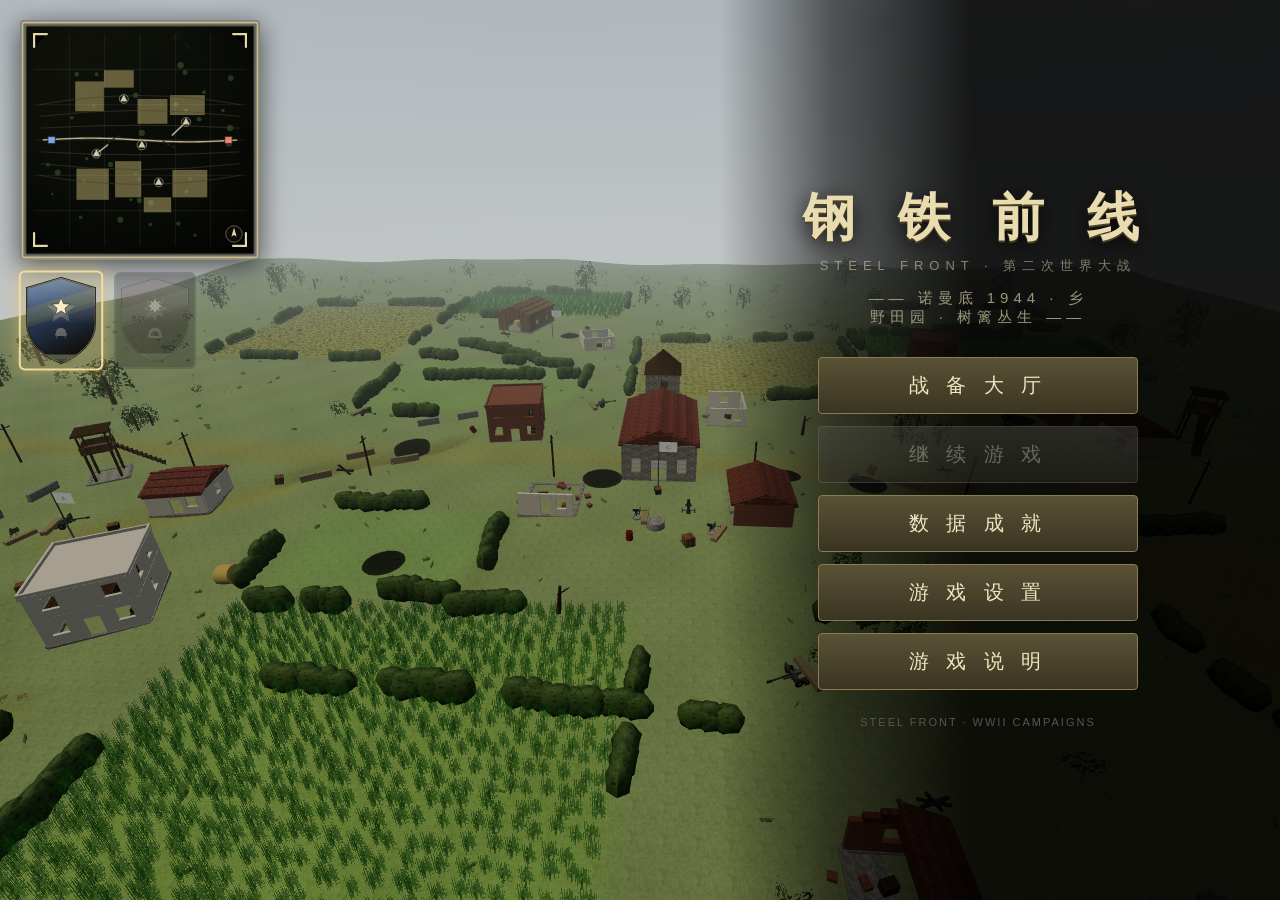
==== index.html @ c9829fd5 "fix: 移植前全面BUG审计批C八项用户裁定落地, 戳20261121c→d: ①驾机票账统一4票(定罪修正:真病灶=16-aircraft:1159机体账折让hadCrew?plane-1:pla" ====
<!DOCTYPE html>
<html lang="zh-CN">
<head>
<meta charset="UTF-8">
<meta name="viewport" content="width=device-width, initial-scale=1, maximum-scale=1, user-scalable=no, viewport-fit=cover">
<title>钢铁前线 · 战役合集</title>
<link rel="stylesheet" href="css/style.css?v=20261121d">
<script>
// 首屏引导 (必须在 <body> 内容之前执行):
// ① 语言: EN 存档时给 <html> 加 lang-en, 配合 CSS 把中文原文先藏起来等 applyI18n() 盖章, 消除"先中文后英文";
// ② 选战役后重载 (sf_openplay): 直接在 <body> 里写明停靠面板, 主菜单 #mHome 不参与首帧布局;
// ③ 样式表兜底 (2026-09-15 用户实机教训): file:// 直开时浏览器对"未变动的 URL"走启发式缓存 ——
//    Ctrl+F5 会刷新 HTML 却可能仍在用缓存里的旧 css/style.css, 表现就是"改了样式却看不出效果"
//    (菜单期 HUD 不隐藏即是)。这里在 DOMContentLoaded 后实测新样式是否生效 (#menuArt 的计算 display
//    在新版是 flex、旧版是 block), 没生效就换一个 URL 把样式表重新载入一次。
//    ④ 本文件所有 css/js 引用统一带 ?v=<版本>; 改样式或脚本后把下面的版本号与引用一起 +1。
window.__sfStyleVer='20261121d';
// ⑤ boot 异常屏上可见 (2026-09-30 Ctrl+F5 事故教训): three/cannon 曾走 CDN, 硬刷新时 CDN 拉不到 ⇒
//    脚本链首用 THREE 处即抛 ⇒ 页面只剩页尾 bootFail 兜底摘 inMenu (HUD 全裸+黑屏), 报错只在控制台。
//    这里把全局错误尽早记进 __sfErrs, 页尾 bootFail 分支负责把它们写到 #bootErr 浮层上 ——
//    以后再出 bootFail, 屏上直接可读错误行 (file:// 不挂 DevTools 也能抄给我)。
window.__sfErrs=window.__sfErrs||[];
// 第三参 true = 捕获阶段: <script>/资源加载失败 (404/读盘失败) 的 error 事件**不冒泡**, 只在捕获期到达 ——
// 而那正是本钩子最该接住的场景 (lib 库文件缺失/损坏)。资源错的 e.message 为空, 取 target 的 src/href。
window.addEventListener('error',function(e){
var m=(e&&e.message)?e.message:(e&&e.target&&(e.target.src||e.target.href))?'资源加载失败: '+String(e.target.src||e.target.href).split('/').pop():'脚本异常';
window.__sfErrs.push(m+(e&&e.filename?' @ '+String(e.filename).split('/').pop()+':'+e.lineno:''));
},true);
window.addEventListener('unhandledrejection',function(e){
window.__sfErrs.push('Promise: '+((e.reason&&(e.reason.stack||e.reason.message))||e.reason||'rejection'));
});
try{
if(localStorage.getItem('sf_lang')==='en') document.documentElement.classList.add('lang-en');
if(localStorage.getItem('sf_openplay')==='1') document.documentElement.classList.add('boot-play');
document.addEventListener('DOMContentLoaded',function(){
setTimeout(function(){
var probe=document.getElementById('menuArt');
var pd=probe?getComputedStyle(probe).display:'';
// ★ 2026-09-25 修: 只在"能判定"时报警 —— #menuArt 在 body.mobile 与 @media(max-width:620px)
//   下**按设计**是 display:none, 旧条件 (!='flex' ⇒ 报警) 在触屏/窄窗每次加载都误报并重复拉一次样式表。
//   真判据 = 新样式生效时是 flex、缓存里那份是 block; none 说明这条探针本轮无效, 直接跳过。
if(probe&&pd!=='flex'&&pd!=='none'){
var link=document.querySelector('link[href^="css/style.css"]');
if(link){
var fresh=link.cloneNode();
fresh.href='css/style.css?fresh='+Date.now();
link.parentNode.appendChild(fresh);
console.warn('[CSS] 样式表疑似缓存旧版, 已换 URL 重新载入: '+fresh.href);
}
}
},600);
},{once:true});
}catch(e){}
</script>
</head>
<body class="inMenu">
<div id="ui">
<div id="crosshair"><span class="chl t"></span><span class="chl b"></span><span class="chl l"></span><span class="chl r"></span><span class="chdot"></span></div>
<div id="nadeChargeTip"></div>
<div id="hitmark"><span></span><span></span><span></span><span></span><b class="hmF"></b></div>
<div id="nadeArc"><svg id="naSvg" xmlns="http://www.w3.org/2000/svg"><path id="naBlast" d=""></path><path id="naSpot" d=""></path><circle id="naDot" r="2.6"></circle><circle id="naAir" r="12"></circle></svg></div>
<div id="dmgOv"></div><div id="supOv"></div><div id="lowOv"></div><div id="vig"></div>
<div id="coldFx"></div>
<div id="scopeOv"></div>
<div id="uwOv"></div>
<div id="dirHits"></div>
<div id="ammoPanel"><span id="wname">M1 加兰德</span><span id="wmode">半自动</span><div class="ammoRow"><span id="magN">8</span> <span id="resN">/ 72</span></div><div id="nadeN">手雷 ×3</div></div>
<div id="healthPanel"><span id="hpNum">100</span><span id="hpBarWrap"><span id="hpBar" style="display:block"></span></span><div id="stamBarWrap"><div id="stamBar"></div></div></div>
<div id="minimapWrap"><canvas id="minimap" width="190" height="190"></canvas></div>
<div id="bigmapWrap" class="hidden"><div id="bigmapTitle" data-i18n>战 场 态 势 · 按 M 关闭</div><canvas id="bigmap" width="520" height="520"></canvas></div>
<div id="squadHUD"></div>
<div id="topBar">
<div id="tickets"><span class="tl">盟军 280</span> &nbsp;·&nbsp; <span class="tr">280 德军</span></div>
<div id="flagIcons"><span id="fiA">A</span><span id="fiB">B</span><span id="fiC">C</span><span id="fiD">D</span><span id="fiE">E</span></div>
<div id="timeTxt">15:00</div>
<div id="zHudEl" class="zombie-hud-pill hidden"></div>
<canvas id="compass" width="460" height="26"></canvas>
<div id="specTimeInd" data-i18n>⏸ 时停中 · K 继续</div>
</div>
<div id="killfeed"></div>
<div id="msgC"></div><div id="scorePop"></div>
<div id="killPops"></div><div id="mkBanner"></div><div id="streakBuff"></div>
<div id="capPanel"><span id="capLetter">B</span><div id="capBarWrap"><div id="capBarFill"></div></div><div id="capTxt"></div></div>
<div id="interact"></div>
<div id="coldTip"></div>
<div id="tbTip"></div>
<div id="vehBurnTip"></div>
<div id="oxyWrap"><div id="oxyBarWrap"><span id="oxyFill"></span></div><span id="oxyTxt" data-i18n>憋气</span></div>
<div id="braceInd"></div>
<div id="nadeWarn" data-i18n>⚠ 手雷 ⚠</div>
<div id="tvOv"><i class="tvC tvTL"></i><i class="tvC tvTR"></i><i class="tvC tvBL"></i><i class="tvC tvBR"></i><div id="tvTopL" class="tvOsd"><span id="tvRec"></span><span id="tvTag">TV制导 · TV GUIDANCE</span><span id="tvClock"></span></div><div id="tvTopR" class="tvOsd"><span class="tvSig">▂▄▆█</span> LINK</div><div id="tvReticle"><i class="tvRk t"></i><i class="tvRk b"></i><i class="tvRk l"></i><i class="tvRk r"></i><i class="tvRc"></i></div><div id="tvZoom" class="tvOsd">ZOOM ×2.8</div><div id="tvBotL" class="tvOsd"></div><div id="tvBotR" class="tvOsd"></div><div id="tvLifeWrap"><div id="tvLifeFill"></div></div></div>
<div id="leadPip"></div>
<div id="gunPip"></div>
<div id="airPip"></div>
<div id="lockPip"></div>
<div id="ccipPip"></div>
<div id="strafePip"></div>
<div id="tankPip"></div>
<div id="mgPip"></div>
<div id="planeLockHud"></div>
<div id="heatWrap"><div id="heatFill"></div></div>
<div id="mgHeatWrap"><div id="mgHeatFill"></div></div>
<div id="vehHpWrap"><span id="vehHpName">坦克</span><span id="vehHpBarWrap"><span id="vehHpBar"></span></span><span id="vehHpNum">100</span></div>
<div id="scoreboard"><h3 data-i18n>战 场 记 分 板</h3><div id="sbCols"><div><table><thead><tr><th class="t0h">盟军</th><th data-i18n>击杀</th><th data-i18n>阵亡</th><th data-i18n>得分</th></tr></thead><tbody id="sbL"></tbody></table></div><div><table><thead><tr><th class="t1h">德军</th><th data-i18n>击杀</th><th data-i18n>阵亡</th><th data-i18n>得分</th></tr></thead><tbody id="sbR"></tbody></table></div></div></div>
<div id="fps"></div>
<div id="clsTip"></div>
<div id="kcInd" class="hidden" data-i18n>☠ 击杀者视角</div>
<div id="loopErrBar"></div><!-- 2026-11-14 重开局批: 主循环帧级护栏首错上屏 (24-main 置显示), 防护栏吞异常把系统性病症静默化 -->
<div id="blackOv"></div>
<div id="stormOv" style="position:absolute;inset:0;background:#fff;opacity:0;pointer-events:none"></div>
</div>
<div id="touchUI">
<div id="tStick"><div id="tKnob"></div></div>
<div class="tbtn" id="tFire" data-i18n>开火</div>
<div class="tbtn" id="tFire2" data-i18n>开火</div>
<div class="tbtn" id="tAds" data-i18n>瞄准</div>
<div class="tbtn" id="tJump" data-i18n>跳</div>
<div class="tbtn" id="tCrouch" data-i18n>蹲</div>
<div class="tbtn" id="tProne" data-i18n>趴</div>
<div class="tbtn" id="tReload" data-i18n>换弹</div>
<div class="tbtn" id="tNade" data-i18n>雷</div>
<div class="tbtn" id="tHeal" data-i18n>绷带</div>
<div class="tbtn" id="tUse" data-i18n>互动</div>
<div class="tbtn" id="tSwap" data-i18n>切枪</div>
<div class="tbtn" id="tSprint" data-i18n>疾跑</div>
<div class="tbtn" id="tSkill" data-i18n style="display:none">技能</div>
<div class="tbtn" id="tBuild5" data-i18n style="display:none">工事</div>
<div class="tbtn" id="tMortar" data-i18n style="display:none">迫击炮</div>
<div class="tbtn" id="tMelee" data-i18n style="display:none">近战</div>
<div class="tbtn" id="tSmoke" data-i18n style="display:none">烟雾</div>
<div class="tbtn" id="tIncin" data-i18n style="display:none">燃烧</div>
<div class="tbtn" id="tATN" data-i18n style="display:none">AT雷</div>
<div class="tbtn" id="tSquad" data-i18n>小队</div>
<div class="tbtn" id="tFollow" data-i18n>跟随</div>
<div class="tbtn" id="tCmdMap" data-i18n>指挥</div>
<div class="tbtn" id="tSlow" data-i18n>减速</div>
<div class="tbtn" id="tView" data-i18n>视角</div>
<div class="tbtn" id="tScore" data-i18n>战况</div>
<div class="tbtn" id="tMenu">≡</div>
</div>
<div id="menu" class="screen menuScreen">
<div id="menuArt">
<div id="menuArtMap"></div>
<div id="menuArtFac"></div>
</div>
<div id="menuDock">
<div id="mHome">
<div class="gameLogo" data-i18n>钢 铁 前 线</div>
<div class="gameLogoSub" data-i18n>STEEL FRONT · 第二次世界大战</div>
<div class="subtitle" id="menuSub">—— 战役 ——</div>
<div class="menuNav">
<button class="bigBtn navBtn" id="newGameBtn" data-p="mCombatHub" data-i18n>战 备 大 厅</button>
<button class="bigBtn navBtn" id="continueBtn" data-i18n>继 续 游 戏</button>
<button class="bigBtn navBtn" data-p="mData" data-i18n>数 据 成 就</button>
<button class="bigBtn navBtn" data-p="mSet" data-i18n>游 戏 设 置</button>
<button class="bigBtn navBtn" data-p="mHelp" data-i18n>游 戏 说 明</button>
</div>
<div id="menuVer">STEEL FRONT · WWII CAMPAIGNS</div>
</div>
<div id="mCombatHub" class="mSub menu-subpanel hidden">
  <div class="mode-tabs">
    <button class="tab-btn active" data-mode="campaign" data-i18n>历史战役</button>
    <button class="tab-btn" data-mode="zombie" data-i18n>丧尸生存</button>
  </div>

  <div class="hub-body">
    <div class="hub-left">
      <div class="theater-filter" id="hubTheaters">
        <button class="filter-chip active" data-theater="all" data-i18n>全部</button>
        <button class="filter-chip" data-theater="weur" data-i18n>西欧</button>
        <button class="filter-chip" data-theater="eeur" data-i18n>东欧</button>
        <button class="filter-chip" data-theater="pac" data-i18n>太平洋</button>
        <button class="filter-chip" data-theater="asia" data-i18n>远东</button>
      </div>
      <div class="map-grid" id="hubMapGrid"></div>
      <div id="hubProcgenPage" class="hub-subpage hidden">
        <button type="button" id="hubPgBack" data-i18n>‹ 返回地图列表</button>
        <div class="secLabel" data-i18n>战场推演模式</div>
        <div class="segmented-control" id="hubProcgenModeSeg" style="margin-bottom:8px">
          <button data-pmode="known" class="active" data-i18n>已探明种子 (公开演练)</button>
          <button data-pmode="unknown" data-i18n>未知遭遇 (战争迷雾)</button>
        </div>
        <div class="secLabel" data-i18n>战场规模</div>
        <div class="segmented-control" id="hubPgSizeSeg" style="margin-bottom:8px">
          <button data-psize="300" data-i18n>小 · 300m</button>
          <button data-psize="380" class="active" data-i18n>中 · 380m</button>
          <button data-psize="480" data-i18n>大 · 480m</button>
        </div>
        <div class="secLabel" data-i18n>地图种子 · 同种子同图</div>
        <div class="rowFlex" style="gap:6px;align-items:center">
          <input id="hubSeedInp" type="text" inputmode="numeric" placeholder="种子 (留空=每局随机)" style="flex:1;padding:6px 10px;background:#161a14;color:#dfe6d8;border:1px solid #4a5a3a;border-radius:4px;font:13px sans-serif">
          <button class="optBtn" id="hubSeedRnd" style="white-space:nowrap" data-i18n>随机新种子</button>
        </div>
        <div id="hubFavWrap" style="margin-top:8px">
          <div style="font-size:12px;color:#a8a48c;margin-bottom:4px" data-i18n>我的种子收藏：</div>
          <div id="hubFavList" style="display:flex;gap:6px;flex-wrap:wrap;max-height:80px;overflow-y:auto"></div>
        </div>
      </div>
    </div>

    <div class="hub-right">
      <div class="briefing-card" id="hubBriefing">
        <h3 id="briefTitle">战役名称</h3>
        <p id="briefDesc">战役简报与胜利目标...</p>
      </div>
      
      <div class="rules-form">
        <div class="form-row" id="hubZombieSubRow" style="display:none">
          <label data-i18n>生存目标</label>
          <div class="segmented-control" id="hubZombieSubSeg">
            <button data-zsub="solo" class="active" data-i18n>单队生存 (撑过10分钟)</button>
            <button data-zsub="teams" data-i18n>双队对抗 (活到最后)</button>
          </div>
        </div>

        <div class="form-row">
          <label data-i18n>作战阵营</label>
          <div class="segmented-control" id="hubFactionSeg"></div>
        </div>

        <div class="form-row">
          <label data-i18n>战场规模</label>
          <div class="segmented-control" id="hubSizeSeg">
            <button data-size="11">11v11</button>
            <button data-size="16" class="active">16v16</button>
            <button data-size="22">22v22</button>
            <button data-size="30">30v30</button>
          </div>
        </div>

        <div class="form-row">
          <label data-i18n>兵力票池</label>
          <div class="segmented-control" id="hubHmulSeg">
            <button data-h="0.5">×0.5</button>
            <button data-h="1">×1</button>
            <button data-h="2" class="active">×2</button>
          </div>
        </div>

        <div class="form-row">
          <label data-i18n>战斗难度</label>
          <div class="segmented-control" id="hubDiffSeg">
            <button data-diff="0" data-i18n>新兵</button>
            <button data-diff="1" class="active" data-i18n>老兵</button>
            <button data-diff="2" data-i18n>精英</button>
          </div>
        </div>

        <div class="form-row">
          <label data-i18n>战场昼夜</label>
          <div class="segmented-control" id="hubDayNightSeg">
            <button data-dn="day" class="active" data-i18n>白天</button>
            <button data-dn="night" data-i18n>黑夜</button>
          </div>
        </div>

        <div class="form-row">
          <label data-i18n>战场天候</label>
          <div class="segmented-control" id="hubWeatherSeg">
            <button data-wx="map" class="active" data-i18n>史实推荐</button>
            <button data-wx="clear" data-i18n>晴朗</button>
            <button data-wx="overcast" data-i18n>阴天</button>
            <button data-wx="rain" data-i18n>小雨</button>
            <button data-wx="storm" data-i18n>暴雨</button>
          </div>
        </div>
      </div>

      <button id="hubLaunchBtn" class="launch-btn" data-i18n>开 始 战 斗</button>
      <button class="bigBtn backBtn" id="hubBackBtn" style="margin-top:10px;width:100%" data-i18n>返 回</button>
    </div>
  </div>
  <div style="display:none">
    <div id="mPlay"></div>
    <div id="mMini"></div>
    <button id="startBtn"></button>
  </div>
</div>
<div id="mSet" class="mSub hidden">
<h2 class="mSubTitle" data-i18n>游 戏 设 置</h2>
<div class="secLabel" data-i18n>操作方式</div>
<div class="rowFlex">
<button class="optBtn ctrlBtn" data-c="auto" data-i18n>自动</button>
<button class="optBtn ctrlBtn" data-c="1" data-i18n>触屏</button>
<button class="optBtn ctrlBtn" data-c="0" data-i18n>键鼠</button>
</div>
<div class="setDesc" data-i18n-html>自动 = 按设备自动检测; 手柄连接后只在战斗中接管, 菜单与部署界面仍用键鼠/触屏。切换后重载生效。</div>
<div class="secLabel" data-i18n>语言 / Language</div>
<div class="rowFlex">
<button class="optBtn langBtn" id="langZh">中文</button>
<button class="optBtn langBtn" id="langEn">English</button>
</div>
<div class="secLabel" data-i18n>性能与画面</div>
<div class="rowFlex">
<button class="optBtn" id="perfSetBtn" data-i18n>⚙ 性能与画面...</button>
</div>
<div class="secLabel" data-i18n>游戏内容</div>
<div class="rowFlex">
<button class="optBtn" id="gameplaySetBtn" data-i18n>🎮 游戏内容设置...</button>
</div>
<div class="sliderRow"><span data-i18n>鼠标灵敏度</span> <input type="range" id="sensRange" min="20" max="200" value="100"><span class="val" id="sensVal">1.0</span></div>
<div class="sliderRow"><span data-i18n>音量</span> <input type="range" id="volRange" min="0" max="100" value="80"><span class="val" id="volVal">80</span></div>
<div class="sliderRow"><span data-i18n>触控按键大小</span> <input type="range" id="tsizeRange" min="70" max="150" value="100"><span class="val" id="tsizeVal">100%</span></div>
<div class="secLabel" data-i18n>数据</div>
<div class="rowFlex">
<button class="optBtn" id="clearDataBtn"></button>
</div>
<div class="setDesc" data-i18n-html>清除全部战役战绩记录、本图历史最高分、成就与终身累计统计；语言/画质/灵敏度等设置保留。此操作不可撤销。</div>
<div class="center" style="margin-top:18px"><button class="bigBtn backBtn" data-i18n>返 回</button></div>
</div>
<div id="mGameplaySet" class="mSub hidden">
<h2 class="mSubTitle" data-i18n>游 戏 内 容 设 置</h2>
<div class="setCard">
<div class="setHead"><div class="setTitle" data-i18n>瞄准吸附</div><div class="setCtrls">
<button class="optBtn" id="aimAssistBtn">🎯 瞄准吸附: 轻度</button>
</div></div>
<div class="setDesc" data-i18n-html>普通瞄准/开镜/载具火力的弹道, 在<b>差一点点打中</b>时会被轻轻掰向目标; 明显打偏时不起作用, 隔墙/穿过队友一律不吸。点击循环 关→轻度→标准, 改档即时生效。</div>
</div>
<div class="setCard">
<div class="setHead"><div class="setTitle" data-i18n>实验模式</div><div class="setCtrls">
<button class="optBtn" id="expBtn">⚙ 实验模式: 关</button>
</div></div>
<div class="setDesc" data-i18n-html>反坦克兵替换为巡飞弹兵，副武器配燃烧弹；可在兵种卡开启调试模式。</div>
</div>
<div class="setCard">
<div class="setHead"><div class="setTitle" data-i18n>地图全图信息</div><div class="setCtrls">
<button class="optBtn" id="mapAllIntelBtn">🗺 地图全图信息: 关</button>
</div></div>
<div class="setDesc" data-i18n-html>开启后无论天气与时间均显示全图士兵与丧尸动态点位；关闭后在低能见度天气/夜间仅在角色视野圆内透视点位。</div>
</div>
<div class="setCard">
<div class="setHead"><div class="setTitle" data-i18n>手雷预瞄地图标记</div><div class="setCtrls">
<button class="optBtn" id="nadeMapMarkBtn">🎯 手雷预瞄地图标记: 开</button>
</div></div>
<div class="setDesc" data-i18n-html>持雷瞄准期间，小地图与大地图显示预计落点圈（半径=爆炸范围），并为圈内目标点位加黄色描边。</div>
</div>
<div class="setCard">
<div class="setHead"><div class="setTitle" data-i18n>手雷对友方造成伤害</div><div class="setCtrls">
<button class="optBtn" id="exploFfBtn">💥 手雷对友方造成伤害: 开</button>
</div></div>
<div class="setDesc" data-i18n-html>开启（默认）＝手雷爆炸伤双方、友方手雷近距离告警；关闭后手雷、坦克炮弹、火箭弹、航弹、迫击炮弹、AT 炸药、巡飞弹等有归属的爆炸一律不伤友军步兵与载具（玩家与 Bot 同规），友方手雷告警一并停用。无主爆炸（地雷、油桶）不受此开关影响。</div>
</div>
<div class="setCard">
<div class="setHead"><div class="setTitle" data-i18n>成就弹窗位置</div><div class="setCtrls">
<button class="optBtn" id="achPosBtn">🎖 成就弹窗位置: 右上</button>
</div></div>
<div class="setDesc" data-i18n-html>达成成就的提示框弹出位置：右上 = killfeed 下方竖卡（从右滑入）；正下 = 屏幕底部居中横匾（从下升起）。改档即时生效。</div>
</div>
<div class="setCard">
<div class="setHead"><div class="setTitle" data-i18n>游戏中显示详细操作</div><div class="setCtrls">
<button class="optBtn" id="showCtlHintsBtn">💡 游戏中显示详细操作: 开</button>
</div></div>
<div class="setDesc" data-i18n-html>关闭后不再显示多键操作明细（如“左键 开火 · C 换炮位”）、顶部模式说明与部署页键位提示；保留“F 进入坦克”这类单键交互入口提示与血量/战报等状态信息。改档即时生效。</div>
</div>
<div class="setCard">
<div class="setHead"><div class="setTitle" data-i18n>自动脱离载具</div><div class="setCtrls">
<button class="optBtn" id="autoExitVehBtn">🪂 自动脱离载具: 关</button>
</div></div>
<div class="setDesc" data-i18n-html>开启后己方载具被击毁的瞬间自动下车脱离（飞机=跳伞），代替与载具一同阵亡；舰艇弃船机制不受影响。默认关。</div>
</div>
<div class="setCard">
<div class="setHead"><div class="setTitle" data-i18n>指挥官减速</div><div class="setCtrls">
<button class="optBtn" id="cmdFocusBtn">📻 减速消耗读条: 开</button>
<button class="optBtn" id="cmdSelfBtn">⚡ 减速对我无效: 关</button>
</div></div>
<div class="setDesc" data-i18n-html>指挥官兵种技能：按住 V 时间减速。关闭读条消耗=无限减速（观战级玩具档）；开启“对我无效”=减速中自己行动如常（超人档）。</div>
</div>
<div class="setCard">
<div class="setHead"><div class="setTitle" data-i18n>动态换弹速度</div><div class="setCtrls">
<button class="optBtn" id="dynReloadBtn">⏱ 动态换弹速度: 关</button>
</div></div>
<div class="setDesc" data-i18n-html>开启后实际换弹耗时=预设耗时×(已消耗弹量÷弹匣容量)：越接近满弹匣换得越快，打空=原时长；玩家与 Bot 同规。默认关。</div>
</div>
<div class="setCard">
<div class="setHead"><div class="setTitle" data-i18n>死亡时视角</div><div class="setCtrls">
<button class="optBtn" id="deathCamBtn">☠ 死亡时视角: 自己</button>
</div></div>
<div class="setDesc" data-i18n-html>击杀者 = 被击杀后先保持原死亡镜头约半秒，随后切入击杀者的第三人称观战镜头（带滤镜与角标，纯观察不附身；自杀与环境死亡不切换），之后照常进入重部署页面。默认自己。</div>
</div>
<div class="setCard">
<div class="setHead"><div class="setTitle" data-i18n>死亡时手雷落下</div><div class="setCtrls">
<button class="optBtn" id="nadeDropBtn">💣 死亡时手雷落下: 开</button>
</div></div>
<div class="setDesc" data-i18n-html>开启（默认）＝士兵死亡（玩家与 Bot 同规）时手里捏着的手雷掉落在地，引信照常走完；关闭后死亡时手里的手雷直接消失，不再掉落。</div>
</div>
<div class="setCard">
<div class="setHead"><div class="setTitle" data-i18n>死亡动画</div><div class="setCtrls">
<button class="optBtn" id="deathFxBtn">💀 死亡动画: 布娃娃</button>
</div></div>
<div class="setDesc" data-i18n-html>死亡尸体的呈现方式：布娃娃（默认）＝物理布娃娃，尸体由刚体翻滚落地；就地倒下＝无物理的倒地动画，尸体就是士兵本体模型（头盔/手/靴/背包与活体完全一致），落地后停留至重生前收走。改档即时生效，下一具尸体开始采用新档。</div>
</div>
<div class="setCard">
<div class="setHead"><div class="setTitle" data-i18n>点位周边补给箱数量</div><div class="setCtrls">
<button class="optBtn" id="supplyCrateBtn">📦 点位周边补给箱数量: 1</button>
</div></div>
<div class="setDesc" data-i18n-html>每个据点（旗点）周边摆放的弹药补给箱数量：1（默认）或 2。选 2 时每据点周边会有两只错开的补给箱（首只箱位不变，第二只按贴掩体优选另行落位）。换图或重开一局后生效。</div>
</div>
<div class="setCard">
<div class="setHead"><div class="setTitle" data-i18n>严寒倒计时</div><div class="setCtrls">
<button class="optBtn" id="coldCdBtn">🌡 严寒倒计时: 开</button>
</div></div>
<div class="setDesc" data-i18n-html>严寒地图失温掉血时显示的“冻僵倒计时”（按当前血量与掉血速度估算距冻死的秒数，随天气分级变化）。隐藏后仅保留失温提示文字与受冻结霜特效。改档即时生效。</div>
</div>
<div class="center" style="margin-top:20px"><button class="bigBtn" id="gameplaySetBackBtn" data-i18n>返 回</button></div>
</div>
<div id="mPerfGfx" class="mSub hidden">
<h2 class="mSubTitle" data-i18n>性 能 与 画 面</h2>
<div class="setCard">
<div class="setHead"><div class="setTitle" data-i18n>画质</div><div class="setCtrls">
<button class="optBtn qualBtn" data-q="0" data-i18n>低画质</button>
<button class="optBtn qualBtn sel" data-q="1" data-i18n>中画质</button>
<button class="optBtn qualBtn" data-q="2" data-i18n>高画质·滤镜·软阴影</button>
</div></div>
<div class="setDesc" data-i18n-html>画质档影响: 渲染分辨率上限、阴影视锥与精度、滤镜、雾距、水下视距、爆炸火星与烟; 树木/草丛密度随档, 重建地图后生效。</div>
</div>
<div class="setCard">
<div class="setHead"><div class="setTitle" data-i18n>渲染缩放</div><div class="setCtrls">
<button class="optBtn" id="rscaleBtn">🔬 渲染缩放: 100%</button>
</div></div>
<div class="setDesc" data-i18n-html>整体渲染分辨率在画质档上限之上再乘的百分比: 低配设备降此档收益最大, 画面变糊但帧数显著提升。</div>
</div>
<div class="setCard">
<div class="setHead"><div class="setTitle" data-i18n>阴影刷新</div><div class="setCtrls">
<button class="optBtn" id="shfrqBtn">🌘 阴影刷新: 跟随画质</button>
</div></div>
<div class="setDesc" data-i18n-html>阴影每帧重绘的频率: 跟随画质=高画质逐帧/低中档半频(30Hz); 1/4 频再省一半; 关闭=完全无影子, 收益最大。</div>
</div>
<div class="setCard">
<div class="setHead"><div class="setTitle" data-i18n>视距</div><div class="setCtrls">
<button class="optBtn" id="vdistBtn">🌄 视距: 标准</button>
</div></div>
<div class="setDesc" data-i18n-html>雾距乘子: 调低后远处提前入雾, 同屏可见物体减少, 大地图/夜景收益明显, 不影响 Bot 索敌距离。</div>
</div>
<div class="setCard">
<div class="setHead"><div class="setTitle" data-i18n>特效粒子</div><div class="setCtrls">
<button class="optBtn" id="fxmaxBtn">✨ 特效粒子: 标准</button>
</div></div>
<div class="setDesc" data-i18n-html>全屏粒子(烟/火星/尘土/水花)的总量上限: 爆炸密集时精简档最省, 增强档特效更满。</div>
</div>
<div class="setCard">
<div class="setHead"><div class="setTitle" data-i18n>降水密度</div><div class="setCtrls">
<button class="optBtn" id="pmulBtn">🌧 降水密度: 标准</button>
</div></div>
<div class="setDesc" data-i18n-html>雨雪粒子数量乘子: 暴雨/暴风雪档收益最大, 标准档=各天气设计粒数。</div>
</div>
<div class="setCard">
<div class="setHead"><div class="setTitle" data-i18n>主动优化</div><div class="setCtrls">
<button class="optBtn" id="perfOptBtn">🧹 主动优化: 标准</button>
</div></div>
<div class="setDesc" data-i18n-html>帧率持续偏低时自动清理战场碎屑（碎块/弹壳/烟云/部分粒子）: 关闭＝从不主动清；标准＝帧率跌破约 24 帧触发；激进＝约 34 帧即触发，且额外压缩布娃娃尸体与弹坑贴花。改档即时生效。</div>
</div>
<div class="center" style="margin-top:18px"><button class="bigBtn" id="perfGfxBackBtn" data-i18n>返 回</button></div>
</div>
<div id="mData" class="mSub hidden">
<h2 class="mSubTitle" data-i18n>数 据 成 就</h2>
<div class="mode-tabs" id="dataTabs">
<button class="tab-btn active" data-dt="rec" data-i18n>战绩数据</button>
<button class="tab-btn" data-dt="ach" data-i18n>成 就</button>
</div>
<div id="dataRecPane">
<div class="secLabel" data-i18n>终身累计</div>
<div id="lifeStatsWrap"></div>
<div class="secLabel" data-i18n>各图历史最佳成绩</div>
<div id="recWrap"><div id="recList" class="recGrid"></div></div>
<div class="recNote" data-i18n>箭头 ↓ = 该项越少越好 · 调试模式的对局不计入历史记录</div>
</div>
<div id="dataAchPane" class="hidden"></div>
<div class="center" style="margin-top:18px"><button class="bigBtn backBtn" data-i18n>返 回</button></div>
</div>
<div id="mHelp" class="mSub hidden">
<h2 class="mSubTitle" data-i18n>游 戏 说 明</h2>
<div class="secLabel" data-i18n-html>快速上手</div>
<div class="helpCard"><div class="helpDoc">
<div data-i18n-html>进入战场后: 选兵种 → 选出生点 → 按 <b>部署</b> 落地。跟随小队标记进攻, 站进旗圈占领据点, 活下去比什么都重要。</div>
</div></div>
<div class="secLabel" data-i18n-html>基础操作</div>
<div class="helpCard">
<div class="helpKeys">
<div class="hkRow"><span class="hkKey" data-i18n>WASD</span><span class="hkDesc" data-i18n-html>移动</span></div>
<div class="hkRow"><span class="hkKey" data-i18n>Shift</span><span class="hkDesc" data-i18n-html>疾跑(机瞄时为屏息稳枪)</span></div>
<div class="hkRow"><span class="hkKey" data-i18n>空格</span><span class="hkDesc" data-i18n-html>跳跃</span></div>
<div class="hkRow"><span class="hkKey" data-i18n>左键</span><span class="hkDesc" data-i18n-html>射击</span></div>
<div class="hkRow"><span class="hkKey" data-i18n>右键</span><span class="hkDesc" data-i18n-html>机瞄/瞄准镜</span></div>
<div class="hkRow"><span class="hkKey" data-i18n>R</span><span class="hkDesc" data-i18n-html>装填(读条中<b>X</b>取消; 单次受创>25或改做其他动作会打断)</span></div>
<div class="hkRow"><span class="hkKey" data-i18n>1 / 2</span><span class="hkDesc" data-i18n-html>切换武器</span></div>
<div class="hkRow"><span class="hkKey" data-i18n>N</span><span class="hkDesc" data-i18n-html>近战</span></div>
<div class="hkRow"><span class="hkKey" data-i18n>C</span><span class="hkDesc" data-i18n-html>蹲</span></div>
<div class="hkRow"><span class="hkKey" data-i18n>Z</span><span class="hkDesc" data-i18n-html>卧倒</span></div>
<div class="hkRow"><span class="hkKey" data-i18n>X</span><span class="hkDesc" data-i18n-html>在掩体上架枪(大幅提升精度; 读条/举雷/换弹中按=取消)</span></div>
<div class="hkRow"><span class="hkKey" data-i18n>Q / E</span><span class="hkDesc" data-i18n-html>左右侧身探头</span></div>
<div class="hkRow"><span class="hkKey" data-i18n>U</span><span class="hkDesc" data-i18n-html>第三人称: 开/关 (步行可用; 开镜或上车时自动回到第一人称)</span></div>
</div>
<div class="helpDoc">
<div data-i18n-html>蹲下/卧倒/架枪都会显著降低枪口晃动; 疾跑后停下稍等呼吸恢复再开枪更准。</div>
<div data-i18n-html><b>瞄准吸附</b>(游戏内容设置内, 默认「轻度」): 差一点点打中的那一枪会被轻轻掰向目标 —— 普通瞄准/开镜/载具火力(主炮·机枪·炮位)都生效, 明显打偏时不起作用, 隔墙或穿过队友一律不吸; 已瞄着头或身体时绝不掰动 (不抢爆头)。</div>
</div>
</div>
<div class="secLabel" data-i18n-html>投掷物与医疗</div>
<div class="helpCard">
<div class="helpKeys">
<div class="hkRow"><span class="hkKey" data-i18n>G</span><span class="hkDesc" data-i18n-html>手雷(可按住烹饪引信, 举雷中按<b>X</b>收回; 单次受创>25或改做其他动作会打断)</span></div>
<div class="hkRow"><span class="hkKey" data-i18n>3</span><span class="hkDesc" data-i18n-html>反坦克雷</span></div>
<div class="hkRow"><span class="hkKey" data-i18n>4</span><span class="hkDesc" data-i18n-html>烟雾弹</span></div>
<div class="hkRow"><span class="hkKey" data-i18n>6</span><span class="hkDesc" data-i18n-html>燃烧弹</span></div>
<div class="hkRow"><span class="hkKey" data-i18n>H</span><span class="hkDesc" data-i18n-html>绷带包扎(+45生命, 单次受创>25会打断)</span></div>
</div>
<div class="helpDoc">
<div data-i18n-html>燃烧弹: 红色烈焰烟云, 同样遮蔽视线, 云内步兵持续灼烧(突击兵/巡飞弹兵携带)。</div>
<div data-i18n-html>医疗箱: 工程兵建造菜单第5件(按<b>5</b>选到后<b>B</b>建造), 放下后队友靠近按 <b>F</b> 取绷带; 受伤后脱战只会缓慢回血到70。</div>
</div>
</div>
<div class="secLabel" data-i18n-html>载具与固定武器</div>
<div class="helpCard">
<div class="helpDoc">
<div data-i18n-html>靠近载具/重机枪/反坦克炮/防空炮/迫击炮/弹药箱按 <b>F</b> 使用。弹药箱/补给点补满投掷物与绷带; 子弹进弹袋——备用弹顶到「上限+一个弹夹」(有意超上限), 弹夹要自己按 <b>R</b> 装填。</div>
</div>
<div class="hkSub" data-i18n>坦克</div>
<div class="helpKeys">
<div class="hkRow"><span class="hkKey" data-i18n>WASD</span><span class="hkDesc" data-i18n-html>驾驶</span></div>
<div class="hkRow"><span class="hkKey" data-i18n>左键</span><span class="hkDesc" data-i18n-html>主炮(圆环为落点)</span></div>
<div class="hkRow"><span class="hkKey" data-i18n>右键</span><span class="hkDesc" data-i18n-html>同轴机枪</span></div>
<div class="hkRow"><span class="hkKey" data-i18n>C</span><span class="hkDesc" data-i18n-html>炮手镜</span></div>
<div class="hkRow"><span class="hkKey" data-i18n>F</span><span class="hkDesc" data-i18n-html>下车</span></div>
</div>
<div class="helpDoc">
<div data-i18n-html>坦克车速够快可撞塌砖墙。</div>
</div>
<div class="hkSub" data-i18n>飞机</div>
<div class="helpKeys">
<div class="hkRow"><span class="hkKey" data-i18n>W / S</span><span class="hkDesc" data-i18n-html>油门</span></div>
<div class="hkRow"><span class="hkKey" data-i18n>A / D</span><span class="hkDesc" data-i18n-html>压坡转向</span></div>
<div class="hkRow"><span class="hkKey" data-i18n>鼠标</span><span class="hkDesc" data-i18n-html>拉杆</span></div>
<div class="hkRow"><span class="hkKey" data-i18n>左键</span><span class="hkDesc" data-i18n-html>机枪</span></div>
<div class="hkRow"><span class="hkKey" data-i18n>右键 / B</span><span class="hkDesc" data-i18n-html>投弹</span></div>
<div class="hkRow"><span class="hkKey" data-i18n>F</span><span class="hkDesc" data-i18n-html>跳伞</span></div>
</div>
<div class="helpDoc">
<div data-i18n-html><b>夜战</b>(选图时可选「黑夜」): <b>L</b> 车辆大灯开关 —— 照亮路面也暴露自己; 旗点上空有周期照明弹, 被探照灯照中会招致远距离集火; 黑夜里小地图只显示近距/开火的敌人。</div>
<div data-i18n-html>击杀、占领、摧毁坦克/建筑工事和救治队友都会得分, 阵亡会消耗本方兵力票。</div>
</div>
</div>
<div class="secLabel" data-i18n-html>水中与水下</div>
<div class="helpCard"><div class="helpDoc">
<div data-i18n-html>深水 (&gt;1.35m) 自动转为游泳: 浮在水面, <b>Shift 下潜</b> / <b>空格 上浮</b>, 游泳与潜水时武器背起(不能开火/投掷/架设)。</div>
<div data-i18n-html>水下憋气约 <b>22 秒</b>, 耗尽后持续溺水掉血, 出水 4 秒回满; 潜水时被水面遮蔽(岸上难以发现), 子弹与炮弹入水即失能。</div>
<div data-i18n-html>滩头礁盘可涉水据枪(精度下降), 岸防炮与木桩/龙牙/铁丝网布在礁盘上; 长栈桥桥下可潜泳穿过。</div>
</div></div>
<div class="secLabel" data-i18n-html>兵种与技能</div>
<div class="helpCard">
<div class="helpDoc">
<div data-i18n-html>步枪兵 / 突击兵 / 狙击手 / 反坦克兵 / 工程兵, 各带不同主武器与投掷物; 武器还决定移速(手枪最快)与远距离伤害衰减。落地有 0.5 秒出生保护, 开火立即解除。</div>
</div>
<div class="hkSub" data-i18n>工程兵</div>
<div class="helpKeys">
<div class="hkRow"><span class="hkKey" data-i18n>B</span><span class="hkDesc" data-i18n-html>建造; 靠近自己工事=读条拆除(退点)</span></div>
<div class="hkRow"><span class="hkKey" data-i18n>5</span><span class="hkDesc" data-i18n-html>切换工事(沙袋墙/铁丝网/拒马/MG42/医疗箱)</span></div>
<div class="hkRow"><span class="hkKey" data-i18n>6</span><span class="hkDesc" data-i18n-html>架设/回收迫击炮</span></div>
<div class="hkRow"><span class="hkKey" data-i18n>F</span><span class="hkDesc" data-i18n-html>操作架好的迫击炮(全员可用)</span></div>
</div>
<div class="helpDoc">
<div data-i18n-html><b>实验模式</b>(游戏设置中开关): 反坦克兵替换为非史实的 <b>巡飞弹兵</b> — 火箭筒式发射器射出小型巡飞弹, 弹上TV制导, 触碰目标/地面即爆, 额外携带燃烧弹。</div>
</div>
<div class="helpKeys">
<div class="hkRow"><span class="hkKey" data-i18n>U</span><span class="hkDesc" data-i18n-html>切换第一/第三视角</span></div>
<div class="hkRow"><span class="hkKey" data-i18n>左键</span><span class="hkDesc" data-i18n-html>自爆</span></div>
<div class="hkRow"><span class="hkKey" data-i18n>空格</span><span class="hkDesc" data-i18n-html>加速冲刺(松开回落巡航)</span></div>
<div class="hkRow"><span class="hkKey" data-i18n>右键</span><span class="hkDesc" data-i18n-html>开镜放大(按住强制第一人称)</span></div>
<div class="hkRow"><span class="hkKey" data-i18n>6</span><span class="hkDesc" data-i18n-html>燃烧弹</span></div>
</div>
<div class="helpDoc">
<div data-i18n-html><b>调试模式</b>(原「观战模式」; 实验模式下, 在兵种卡「巡飞弹兵」上再点一次开关): 免伤 · 不被索敌 · 弹药无限, 本局不计入历史记录(只在兵种卡上点开开关又取消的不算)。战斗中开启会先确认, 且<b>下一次部署才生效</b>(关闭立即生效)。</div>
</div>
<ul class="helpPts">
<li data-i18n-html><b>双击空格</b>悬停飞行 / <b>H</b> 气动飞行(空格加速), 两种飞行中<b>左键都能开火 · 右键都能瞄准</b></li>
<li data-i18n-html>副武器位换成 <b>观战连狙</b>(全自动·4x, 可开镜)</li>
<li data-i18n-html>投掷物<b>四种全配</b>(<b>G</b> 手雷 · <b>3</b> AT雷 · <b>4</b> 烟雾弹 · <b>6</b> 燃烧弹, 持雷有弹道预演, 自动回满)</li>
<li data-i18n-html>操控巡飞弹时按 <b>T</b>: 弹体立刻消失并把自身传送到弹体位置</li>
<li data-i18n-html>观战者<b>不指挥小队</b>(T/Y 关闭); 出生列表里的坦克/战机/舰艇/两栖车<b>一律标注「观战不可征用」</b>(想开艇请走近按 <b>F</b> 上艇)</li>
<li data-i18n-html><b>F</b> = 按需召唤<b>幽灵坦克</b>(全白 · 免伤 · 弹丸穿透 · 可对双方开火, 开场不预置)</li>
<li data-i18n-html>观战工具: <b>Q</b> 附身准星Bot(只读借眼, <b>E</b> 脱离还原观察位) · <b>J</b> 信息层(名字/队属/血量/交火指向线) · <b>K</b> 时停(冻结整个战场与游戏时钟; 你本人·正在开的座驾·自己打出的弹丸都不受影响 —— 可以走到任何位置慢慢看, 也可以定点打一发再按 K 把它停在空中; 顶部栏常驻「⏸ 时停中」读数, 回主菜单或战局结束自动解除) · <b>L</b> 战术手电(步行)/载具大灯(含幽灵坦克, 夜晚照明)</li>
</ul>
<div class="helpDoc">
<div data-i18n-html><b>观战模式</b>(票数归零后, 重部署页的「部署」按钮会变成「观战」; 点它进入): 类 MC 旁观者 —— 无碰撞 · 无法攻击 · 无有效交互 · 创造式飞行(<b>滚轮</b>调速度, <b>Space</b> 升 / <b>Shift</b> 降)。</div>
</div>
<ul class="helpPts">
<li data-i18n-html><b>左键</b>附身准星下的 Bot 借他的视角看战局(只读) · <b>Q/E</b> 轮换附身目标 · <b>右键</b>脱离回自由飞行 · <b>Esc</b> 呼出部署页</li>
<li data-i18n-html>战局在观战中结束时按<b>开局阵营</b>结算胜利/战败并<b>计入历史记录</b>(与调试模式的区别: 本模式不能干涉战局)</li>
</ul>
</div>
<div class="secLabel" data-i18n-html>小队与指挥</div>
<div class="helpCard">
<div class="helpKeys">
<div class="hkRow"><span class="hkKey" data-i18n>T</span><span class="hkDesc" data-i18n-html>标记进攻位置</span></div>
<div class="hkRow"><span class="hkKey" data-i18n>Y</span><span class="hkDesc" data-i18n-html>令小队跟随</span></div>
<div class="hkRow"><span class="hkKey" data-i18n>M</span><span class="hkDesc" data-i18n-html>战场大地图</span></div>
<div class="hkRow"><span class="hkKey" data-i18n>Tab</span><span class="hkDesc" data-i18n-html>战场记分板</span></div>
<div class="hkRow"><span class="hkKey" data-i18n>F1</span><span class="hkDesc" data-i18n-html>显示/隐藏战斗HUD</span></div>
</div>
</div>
<div class="secLabel" data-i18n-html>指挥官兵种</div>
<div class="helpCard">
<div class="helpDoc">
<div data-i18n-html>选兵种时选「指挥官」: 主武器是<b>通讯仪</b>(无火力), 全局指挥己方步兵小队 / 坦克 / 飞机。首次选中会先进入<b>布势</b>界面(战场冻结): 滚轮切单位、E/F/R 下初始令、右侧调每组兵种配比, 点<b>✚ 确认开战</b>即按此方案开打, 点<b>↩ 撤销布势</b>可退出并重选兵种。确认之后本局兵种锁定, 不可再换。</div>
<div data-i18n-html>按住 <b>V</b> 时间减速(战场流速 0.2 倍): 消耗底部「指挥读条」, 满格约 7 秒, 松开后按消耗量的 1/3 速度恢复; 读条耗尽会自动回到常速, 需回到 1/4 才能再次使用。游戏设置里可关闭读条消耗(无限减速)或开启「对我无效」(减速中自己行动如常)。</div>
</div>
<div class="hkSub" data-i18n-html>指挥地图 (步行时右键开/关, 手持通讯仪)</div>
<div class="helpKeys">
<div class="hkRow"><span class="hkKey" data-i18n>滚轮</span><span class="hkDesc" data-i18n-html>切换当前高亮的可指挥单位(其余单位在右侧列表里压缩成细条)</span></div>
<div class="hkRow"><span class="hkKey" data-i18n>E</span><span class="hkDesc" data-i18n-html>令它到光标处防守</span></div>
<div class="hkRow"><span class="hkKey" data-i18n>F</span><span class="hkDesc" data-i18n-html>令它进攻光标处(飞机=向该点投弹)</span></div>
<div class="hkRow"><span class="hkKey" data-i18n>R</span><span class="hkDesc" data-i18n-html>恢复自由推进</span></div>
<div class="hkRow"><span class="hkKey" data-i18n>左键点地图</span><span class="hkDesc" data-i18n-html>集火该点(半径内己方火力 14 秒内优先打这里)</span></div>
<div class="hkRow"><span class="hkKey" data-i18n>中键拖动</span><span class="hkDesc" data-i18n-html>平移视图</span></div>
<div class="hkRow"><span class="hkKey" data-i18n>右键</span><span class="hkDesc" data-i18n-html>退出指挥态</span></div>
</div>
<div class="helpDoc">
<div data-i18n-html>开图期间人物定身, 关图才恢复行动。</div>
</div>
</div>
<div class="secLabel" data-i18n-html>战局目标与胜负</div>
<div class="helpCard"><div class="helpDoc">
<div data-i18n-html>占领模式: 站在旗帜圈内占领据点; 攻防/征服: 任意一方占满全部旗点→敌方兵力归零; 破袭战: 摧毁敌方全部补给库。</div>
<div data-i18n-html>一方兵力归零后不立即判负: 该方封重生(含坦克/飞机/你的再部署), 对方须 <b>①攻防/征服先占满全部旗点 ②消灭场上全部残兵</b> 才算获胜 (敌方坦克存活与否不影响胜负)。</div>
<div data-i18n-html>兵力归零方场上仅剩最后 1 人、且(攻防/征服)对方已占满全部旗点时启动 <b>30 秒清场倒计时</b>: 时间到仍未被歼灭则直接判对方胜 (防止最后一人躲藏拖局; 旗点被翻回则倒计时复位重来)。</div>
<div data-i18n-html><b>连杀奖励</b>: 5 秒内连续击杀/摧毁可叠连杀 —— 达成 3/6/9 杀档位即获"战意"增益(移速/换弹/减伤随档提升, 持续 5~7 秒); 增益期间继续在窗口内击杀即"续杯"(时长回满, 连杀不断就能一直续); 连杀期间每次击杀得分按 ×1.5/×2/×3 结算; 阵亡清零。</div>
</div></div>
<div class="secLabel" data-i18n-html>暂停与结算</div>
<div class="helpCard">
<div class="helpKeys">
<div class="hkRow"><span class="hkKey" data-i18n>Esc</span><span class="hkDesc" data-i18n-html>暂停(战斗/移动/天气全部冻结, 再按 Esc 或点按钮继续)</span></div>
</div>
<div class="helpDoc">
<div data-i18n-html>一局结束后战场活动同样全部停止。</div>
</div>
</div>
<div class="secLabel" data-i18n-html>触屏操作</div>
<div class="helpCard"><div class="helpDoc">
<div data-i18n-html>左侧虚拟摇杆移动, 右侧滑动转视角; 屏幕按钮对应开火/瞄准/跳跃/蹲/趴/换弹/手雷/绷带/互动/切枪等, 长按疾跑键锁定疾跑。</div>
<div data-i18n-html>触控按键大小可在 游戏设置 中调整。</div>
</div></div>
<div class="secLabel" data-i18n-html>手柄操作</div>
<div class="helpCard">
<div class="helpDoc">
<div data-i18n-html>插上/连接手柄即自动生效 (Xbox 标准布局); 手柄只在战斗中接管, 菜单与部署界面仍用鼠标/触屏, 拔线或回到菜单会自动松开全部按住的键。</div>
</div>
<div class="helpKeys">
<div class="hkRow"><span class="hkKey" data-i18n>RT</span><span class="hkDesc" data-i18n-html>开火</span></div>
<div class="hkRow"><span class="hkKey" data-i18n>LT</span><span class="hkDesc" data-i18n-html>瞄准</span></div>
<div class="hkRow"><span class="hkKey" data-i18n>左摇杆</span><span class="hkDesc" data-i18n-html>移动(推满外圈=疾跑)</span></div>
<div class="hkRow"><span class="hkKey" data-i18n>右摇杆</span><span class="hkDesc" data-i18n-html>视角/巡飞弹制导</span></div>
<div class="hkRow"><span class="hkKey" data-i18n>A</span><span class="hkDesc" data-i18n-html>跳</span></div>
<div class="hkRow"><span class="hkKey" data-i18n>B</span><span class="hkDesc" data-i18n-html>蹲</span></div>
<div class="hkRow"><span class="hkKey" data-i18n>X</span><span class="hkDesc" data-i18n-html>互动</span></div>
<div class="hkRow"><span class="hkKey" data-i18n>Y</span><span class="hkDesc" data-i18n-html>换弹</span></div>
<div class="hkRow"><span class="hkKey" data-i18n>LB</span><span class="hkDesc" data-i18n-html>疾跑(按住)</span></div>
<div class="hkRow"><span class="hkKey" data-i18n>RB</span><span class="hkDesc" data-i18n-html>手雷(按住烹饪)</span></div>
<div class="hkRow"><span class="hkKey" data-i18n>LS 按下</span><span class="hkDesc" data-i18n-html>切枪</span></div>
<div class="hkRow"><span class="hkKey" data-i18n>RS 按下</span><span class="hkDesc" data-i18n-html>近战</span></div>
<div class="hkRow"><span class="hkKey" data-i18n>Back</span><span class="hkDesc" data-i18n-html>战况(按住)</span></div>
<div class="hkRow"><span class="hkKey" data-i18n>Start</span><span class="hkDesc" data-i18n-html>暂停</span></div>
<div class="hkRow"><span class="hkKey" data-i18n>十字键 上</span><span class="hkDesc" data-i18n-html>绷带(H)</span></div>
<div class="hkRow"><span class="hkKey" data-i18n>十字键 下</span><span class="hkDesc" data-i18n-html>趴(Z)</span></div>
<div class="hkRow"><span class="hkKey" data-i18n>十字键 左</span><span class="hkDesc" data-i18n-html>烟雾(4) / 工程兵选工事(5)</span></div>
<div class="hkRow"><span class="hkKey" data-i18n>十字键 右</span><span class="hkDesc" data-i18n-html>AT雷(3)</span></div>
</div>
</div>
<div class="center" style="margin-top:18px"><button class="bigBtn backBtn" data-i18n>返 回</button></div>
</div>
</div>
</div>
<div id="deploy" class="screen hidden">
<div class="panel">
<h1 class="title" style="font-size:30px" data-i18n>部 署</h1>
<div id="deathInfo"></div>
<div id="deployFlex">
<div id="deployLeft">
<div class="secLabel" data-i18n>兵种</div>
<div class="rowFlex" id="classGrid"></div>
<div class="secLabel" data-i18n>出生点</div>
<div id="spawnList"></div>
</div>
<div id="deployRight">
<div class="secLabel" data-i18n>战场态势</div>
<canvas id="deployMap" width="300" height="300"></canvas>
</div>
</div>
<div class="center" style="margin-top:20px"><button class="bigBtn" id="deployBtn"><span data-i18n>部 署</span> <span id="respawnTxt"></span></button>
<button class="bigBtn" id="resumeBtn" style="display:none" data-i18n>返 回 战 斗</button>
<button class="bigBtn menuBackBtn" id="deployMenuBtn" style="display:none" data-i18n>返 回 主 界 面</button></div>
</div>
</div>
<div id="end" class="screen hidden">
<div class="panel endPanel">
<div id="endHead">
<div id="endIcon"></div>
<div id="endHeadTxt">
<div id="endTitle">胜 利</div>
<div id="endSub"></div>
</div>
</div>
<div id="endScoreCard">
<div class="scLabel" data-i18n>本局得分</div>
<div id="endScore">0</div>
<div id="endBestLine"><span id="endBest"></span><span id="endNewRec" class="hidden" data-i18n>新纪录!</span></div>
</div>
<div id="endSpecNote" class="hidden" data-i18n>调试模式 · 本局不计入历史记录</div>
<div id="endSeedLine" class="hidden" style="font-size:13px;color:#d8c894;margin:8px 0;text-align:center">
  <span data-i18n>本局地图种子</span>: <b id="endSeedNum" style="color:#ffe9b0"></b>
  <button id="endSeedFavBtn" class="optBtn" style="margin-left:8px;padding:3px 10px;font-size:12px" data-i18n>☆ 收藏种子</button>
</div>
<div id="endGrid"></div>
<div id="endTickets"></div>
<div class="center"><button class="bigBtn" id="againBtn" data-i18n>返 回 主 界 面</button></div>
</div>
</div>
<div id="pauseOv" class="screen hidden">
  <div class="panel pause-box" style="text-align:center;max-width:480px;margin:auto">
    <div class="gameLogo" style="font-size:32px" data-i18n>游 戏 暂 停</div>
    <div class="subtitle" style="margin-bottom:12px" data-i18n>战斗已冻结 · 按 ESC 继续</div>
    <div id="pauseSeedLine" class="hidden" style="font-size:13px;color:#d8c894;margin-bottom:14px">
      <span data-i18n>本局地图种子</span>: <b id="pauseSeedNum" style="color:#ffe9b0"></b>
      <button id="pauseSeedFavBtn" class="optBtn" style="margin-left:8px;padding:3px 10px;font-size:12px" data-i18n>☆ 收藏种子</button>
    </div>
    <div id="pauseMainBtns">
      <div class="center" style="margin:8px 0"><button class="bigBtn p-btn primary" id="pauseResumeBtn" style="width:260px;white-space:nowrap" data-i18n>继 续 战 斗</button></div>
      <div class="center" style="margin:8px 0"><button class="bigBtn p-btn" id="pauseSettingBtn" style="width:260px;white-space:nowrap" data-i18n>战 斗 设 置</button></div>
      <div class="center" style="margin:8px 0"><button class="bigBtn p-btn" id="pauseHelpBtn" style="width:260px;white-space:nowrap" data-i18n>键 位 说 明</button></div>
      <div class="center" style="margin:8px 0"><button class="bigBtn menuBackBtn danger" id="pauseMenuBtn" style="width:260px;color:#ff9c8a;white-space:nowrap" data-i18n>返 回 主 界 面</button></div>
    </div>
    <div id="pauseSettingPanel" class="hidden" style="text-align:left;padding:10px 6px;max-height:min(64vh,520px);overflow-y:auto">
      <h3 style="margin-top:0;text-align:center;color:#e8dcb0" data-i18n>战 斗 设 置</h3>
      <div class="setCard">
        <div class="setHead"><div class="setTitle" data-i18n>鼠标灵敏度</div><div class="setCtrls" style="flex:1;min-width:140px">
          <input type="range" id="pauseSensRange" min="20" max="200" value="100" style="width:100%">
        </div></div>
        <div class="setDesc" style="display:flex;justify-content:space-between;align-items:center"><span data-i18n>战斗中即时生效, 与主菜单设置同源</span><b id="pauseSensVal" style="color:#e8dcb0">1.0</b></div>
      </div>
      <div class="setCard">
        <div class="setHead"><div class="setTitle" data-i18n>主音量</div><div class="setCtrls" style="flex:1;min-width:140px">
          <input type="range" id="pauseVolRange" min="0" max="100" value="100" style="width:100%">
        </div></div>
        <div class="setDesc" style="display:flex;justify-content:space-between;align-items:center"><span data-i18n>环境/引擎/枪炮总闸</span><b id="pauseVolVal" style="color:#e8dcb0">100</b></div>
      </div>
      <div class="setCard">
        <div class="setHead"><div class="setTitle" data-i18n>画面质量</div><div class="setCtrls">
          <button class="optBtn pauseQualBtn" data-q="0" data-i18n>低画质</button>
          <button class="optBtn pauseQualBtn" data-q="1" data-i18n>中画质</button>
          <button class="optBtn pauseQualBtn" data-q="2" data-i18n>高画质</button>
        </div></div>
        <div class="setDesc" data-i18n>渲染分辨率/阴影/视距/粒子四旋钮的快捷档, 细调请回主菜单「性能与画面」</div>
      </div>
      <div class="setCard">
        <div class="setHead"><div class="setTitle" data-i18n>游戏中显示详细操作</div><div class="setCtrls">
          <button class="optBtn" id="pauseCtlHintsBtn">💡</button>
        </div></div>
        <div class="setDesc" data-i18n>关=只留单键交互入口提示, 隐藏多键操作明细 (改档即时生效)</div>
      </div>
      <div class="center" style="margin-top:14px">
        <button class="bigBtn" id="pauseSettingBackBtn" style="width:160px;white-space:nowrap" data-i18n>返 回</button>
      </div>
    </div>
    <div id="pauseHelpPanel" class="hidden" style="text-align:left;padding:10px 14px;max-height:min(64vh,520px);overflow-y:auto">
      <h3 style="margin-top:0;text-align:center;color:#e8dcb0" data-i18n>操作与键位说明</h3>
      <div class="helpCard"><div class="helpKeys">
        <div class="hkRow"><span class="hkKey" data-i18n>WASD</span><span class="hkDesc" data-i18n-html>移动</span></div>
        <div class="hkRow"><span class="hkKey" data-i18n>Shift</span><span class="hkDesc" data-i18n-html>疾跑(机瞄时为屏息稳枪)</span></div>
        <div class="hkRow"><span class="hkKey" data-i18n>空格</span><span class="hkDesc" data-i18n-html>跳跃</span></div>
        <div class="hkRow"><span class="hkKey" data-i18n>左键</span><span class="hkDesc" data-i18n-html>射击</span></div>
        <div class="hkRow"><span class="hkKey" data-i18n>右键</span><span class="hkDesc" data-i18n-html>机瞄/瞄准镜</span></div>
        <div class="hkRow"><span class="hkKey" data-i18n>R</span><span class="hkDesc" data-i18n-html>装填(读条中<b>X</b>取消; 单次受创>25或改做其他动作会打断)</span></div>
        <div class="hkRow"><span class="hkKey" data-i18n>1 / 2</span><span class="hkDesc" data-i18n-html>切换武器</span></div>
        <div class="hkRow"><span class="hkKey" data-i18n>G / 3 / 4 / 6</span><span class="hkDesc" data-i18n-html>手雷 / 反坦克雷 / 烟雾弹 / 燃烧弹 (均可按住烹饪引信, 举雷中按<b>X</b>收回)</span></div>
        <div class="hkRow"><span class="hkKey" data-i18n>N</span><span class="hkDesc" data-i18n-html>近战</span></div>
        <div class="hkRow"><span class="hkKey" data-i18n>C</span><span class="hkDesc" data-i18n-html>蹲</span></div>
        <div class="hkRow"><span class="hkKey" data-i18n>Z</span><span class="hkDesc" data-i18n-html>卧倒</span></div>
        <div class="hkRow"><span class="hkKey" data-i18n>X</span><span class="hkDesc" data-i18n-html>在掩体上架枪(大幅提升精度; 读条/举雷/换弹中按=取消)</span></div>
        <div class="hkRow"><span class="hkKey" data-i18n>Q / E</span><span class="hkDesc" data-i18n-html>左右侧身探头</span></div>
        <div class="hkRow"><span class="hkKey" data-i18n>U</span><span class="hkDesc" data-i18n-html>第三人称: 开/关 (步行可用; 开镜或上车时自动回到第一人称)</span></div>
        <div class="hkRow"><span class="hkKey" data-i18n>M</span><span class="hkDesc" data-i18n-html>战场大地图</span></div>
        <div class="hkRow"><span class="hkKey" data-i18n>Tab</span><span class="hkDesc" data-i18n-html>战场记分板</span></div>
        <div class="hkRow"><span class="hkKey" data-i18n>F1</span><span class="hkDesc" data-i18n-html>开关HUD</span></div>
        <div class="hkRow"><span class="hkKey" data-i18n>F</span><span class="hkDesc" data-i18n-html>载具上下/交互</span></div>
        <div class="hkRow"><span class="hkKey" data-i18n>L</span><span class="hkDesc" data-i18n-html>车灯 · 手电</span></div>
        <div class="hkRow"><span class="hkKey" data-i18n>Esc</span><span class="hkDesc" data-i18n-html>战局整备与重部署 · 再按=暂停</span></div>
      </div></div>
      <div class="center" style="margin-top:12px">
        <button class="bigBtn" id="pauseHelpBackBtn" style="width:160px;white-space:nowrap" data-i18n>返 回</button>
      </div>
    </div>
  </div>
</div>
<!-- 2026-09-30 Ctrl+F5 事故修复: three/cannon 原走 jsdelivr CDN 且不带版本戳 —— 硬刷新会连同 CDN
     一起绕缓存重拉, CDN 抽风 (国内常态) ⇒ THREE 未定义 ⇒ 脚本链首用即抛 ⇒ bootFail (HUD 全裸+黑屏)。
     现收编进仓库 lib/ (three r152 + cannon 0.6.2, 与 dev/vendor 探针副本同源), file:// 离线可用。
     版本戳与 js/ 同纪律统一 ?v= (verify-spec T8 把守), 且禁止改回外链 (T8 有 cdn 断言)。 -->
<script src="lib/three.min.js?v=20261121d"></script>
<script src="lib/cannon.min.js?v=20261121d"></script>

<script src="js/00-config.js?v=20261121d"></script>
<script src="js/00b-i18n.js?v=20261121d"></script>
<script src="js/00c-procgen.js?v=20261121d"></script>
<script src="js/01-audio.js?v=20261121d"></script>
<script src="js/02-scene.js?v=20261121d"></script>
<script src="js/03-terrain.js?v=20261121d"></script>
<script src="js/04-collision.js?v=20261121d"></script>
<script src="js/04b-fire.js?v=20261121d"></script>
<script src="js/05-world.js?v=20261121d"></script>
<script src="js/05a-buildings.js?v=20261121d"></script>
<script src="js/05b-props.js?v=20261121d"></script>
<script src="js/05c-layouts.js?v=20261121d"></script>
<script src="js/06-engineering.js?v=20261121d"></script>
<script src="js/07-nav.js?v=20261121d"></script>
<script src="js/08-effects.js?v=20261121d"></script>
<script src="js/09a-defs.js?v=20261121d"></script>
<script src="js/09-weapons.js?v=20261121d"></script>
<script src="js/10-viewmodel.js?v=20261121d"></script>
<script src="js/11-soldiers.js?v=20261121d"></script>
<script src="js/12-ragdolls.js?v=20261121d"></script>
<script src="js/13-combat.js?v=20261121d"></script>
<script src="js/14-bots.js?v=20261121d"></script>
<script src="js/15-vehicles.js?v=20261121d"></script>
<script src="js/15b-trucks.js?v=20261121d"></script>
<script src="js/15c-specveh.js?v=20261121d"></script>
<!-- 2026-09-20N 海战批: 15e(剪影建模) 必须在 15d(载具本体) 之前 —— 15d 的构造器调用 15e 的
     navBuildModel, 两者都走 const/函数声明, 倒序会在 TDZ 里抛错。15f(反舰炮位) 依赖 15d 的
     navalNear 索敌接口, 故排在其后、17-emplacements 之前 (炮位在布局期由 17 架设)。 -->
<script src="js/15e-navmodels.js?v=20261121d"></script>
<script src="js/15d-naval.js?v=20261121d"></script>
<script src="js/15f-battery.js?v=20261121d"></script>
<!-- 2026-11-10: 纯海战图 (coral/ironbottom) 与大舰子系统 (15g/15h) 整体下架 → archive/naval-coral-ironbottom-20261110/。
     15d/15e/15f (小艇/两栖建模/岸炮) 为塔拉瓦环礁 (island) 共用, 保留。 -->
<script src="js/16-aircraft.js?v=20261121d"></script>
<script src="js/17-emplacements.js?v=20261121d"></script>
<script src="js/18-game.js?v=20261121d"></script>
<script src="js/19-input.js?v=20261121d"></script>
<script src="js/19b-gamepad.js?v=20261121d"></script>
<script src="js/20-player.js?v=20261121d"></script>
<script src="js/20a-seats.js?v=20261121d"></script>
<script src="js/21-match.js?v=20261121d"></script>
<script src="js/22-hud.js?v=20261121d"></script>
<script src="js/22a-menuart.js?v=20261121d"></script>
<script src="js/22b-speclayer.js?v=20261121d"></script>
<script src="js/23-deploy.js?v=20261121d"></script>
<script src="js/23b-worldrestore.js?v=20261121d"></script>
<script src="js/25-zombies.js?v=20261121d"></script>
<script src="js/26-commander.js?v=20261121d"></script>
<script src="js/27-achievements.js?v=20261121d"></script>
<script src="js/24-main.js?v=20261121d"></script>
<script>
// 兜底: 首屏 pre-hide 之后若主脚本链中途抛错, 不要留下"全黑屏且无 UI"的死局 ——
// 只有 24-main 正常跑完才会置 window.__sfBooted; 未置位则解除隐藏并把菜单抬到最前, 让报错可见可交互。
// 2026-09-30 升级: 报错不止进控制台 —— 头部钩子记下的 window.__sfErrs 写进 #bootErr 大字浮层
// (file:// 下用户不挂 DevTools 也能把错误行抄过来; 样式见 css #bootErr, body.bootFail 时显示)。
if(!window.__sfBooted){
document.body.classList.remove('inMenu');
document.body.classList.add('bootFail');
var _be=document.getElementById('bootErr');
if(!_be){ _be=document.createElement('div'); _be.id='bootErr'; document.body.appendChild(_be); }
_be.textContent='启动失败 (bootFail)\n'+
(window.__sfErrs&&window.__sfErrs.length?window.__sfErrs.slice(0,4).join('\n'):'主脚本链未跑完且未捕获到错误细节; 若反复出现请按 F12 看控制台');
console.error('[BOOT] 主脚本链未跑完:', window.__sfErrs);
}
</script>

</body>
</html>
---- css/style.css ----
* { margin:0; padding:0; box-sizing:border-box; }
html,body { width:100%; height:100%; overflow:hidden; background:#000; font-family:"Segoe UI","Microsoft YaHei",sans-serif; user-select:none; -webkit-user-select:none; touch-action:manipulation; }
/* 英语存档 (html.lang-en 由 index.html 首屏引导脚本挂上): 静态节点要等 i18nBoot 盖章才变英文 ——
   先把中文原文藏起来, 避免"先闪中文再变英文"。
   ★ 2026-09-25 修: 旧选择器写成 :not([data-i18n=""]) —— 那是"属性有值"的意思, 而本页 105 个 data-i18n
   全是**裸属性**(值恒为空串) ⇒ 规则一个节点都匹配不到, 遮挡从未生效 (EN 存档照旧先闪中文)。
   裸属性节点在 i18nBoot 盖章后属性才变成中文键, 此前必须按"有属性就当值"来挡, 故去掉 :not。 */
html.lang-en [data-i18n],
html.lang-en [data-i18n-html] { visibility:hidden; }
/* 选战役后重载 (html.boot-play): 首帧就停靠「开始游戏」面板, 不让主菜单闪现 (JS 不起作用时的 CSS 兜底) */
html.boot-play #mHome { display:none; }
/* ★ 2026-09-25 修: #mPlay 带 class="mSub hidden", 而 .hidden{display:none!important} 是 !important —— 
   普通声明永远输给它 ⇒ 这条兜底形同虚设, JS 起效前停靠栏整个空白 (脚本链崩掉时更是零按钮)。 */
html.boot-play #mPlay { display:block !important; }
/* 脚本链中途失败 (index.html 兜底脚本给 <body> 加 bootFail): 唯一诉求 = 别留下"空白停靠栏"死局 ——
   boot-play 的 #mHome 隐藏必须让位, 菜单文字也该照常可见 (lang-en 若有残留由 i18nBoot 自行摘除)。 */
body.bootFail #mHome { display:block !important; }
body.bootFail #mPlay { display:block !important; }
body.bootFail #menu { pointer-events:auto; }
canvas.game { display:block; }
.hidden { display:none !important; }
#ui { position:fixed; inset:0; pointer-events:none; z-index:10; overflow:hidden; }
/* ===== 移动端触控 ===== */
#touchUI { display:none; position:fixed; inset:0; z-index:40; pointer-events:none; }
body.mobile #touchUI { display:block; }
#tStick { position:fixed; left:40px; bottom:60px; width:120px; height:120px; border:2px solid rgba(255,255,255,.25); border-radius:50%; background:rgba(0,0,0,.18); pointer-events:none; opacity:.75; }
#tKnob { position:absolute; left:50%; top:50%; width:52px; height:52px; margin:-26px; border-radius:50%; background:rgba(255,255,255,.3); border:1px solid rgba(255,255,255,.4); }
.tbtn { position:fixed; pointer-events:auto; display:flex; align-items:center; justify-content:center; color:rgba(255,255,255,.85); background:rgba(10,14,8,.45); border:1.5px solid rgba(255,255,255,.3); border-radius:50%; font-size:13px; text-shadow:0 1px 2px #000; }
.tbtn:active,.tbtn.on { background:rgba(255,215,110,.35); border-color:rgba(255,220,140,.8); }
#tFire { right:36px; bottom:76px; width:96px; height:96px; font-size:17px; background:rgba(160,40,20,.35); }
#tFire2 { left:200px; bottom:150px; width:70px; height:70px; font-size:14px; background:rgba(160,40,20,.3); }
#tAds { right:150px; bottom:60px; width:64px; height:64px; }
#tJump { right:30px; bottom:190px; width:58px; height:58px; }
#tCrouch { right:104px; bottom:186px; width:50px; height:50px; }
#tProne { right:164px; bottom:150px; width:46px; height:46px; }
#tReload { right:44px; top:46%; width:54px; height:54px; }
#tNade { right:110px; top:36%; width:48px; height:48px; }
#tHeal { right:44px; top:33%; width:46px; height:46px; }
#tUse { right:112px; top:47%; width:50px; height:50px; }
#tSwap { left:24px; top:36%; width:48px; height:48px; }
#tSprint { left:24px; bottom:200px; width:54px; height:54px; }
#tSkill { left:24px; bottom:274px; width:54px; height:54px; background:rgba(60,110,50,.4); }
#tBuild5 { left:92px; bottom:268px; width:46px; height:46px; }
#tMelee { right:196px; bottom:224px; width:46px; height:46px; }
#tSmoke { right:172px; top:33%; width:44px; height:44px; }
#tATN { right:172px; top:42%; width:44px; height:44px; background:rgba(150,90,20,.35); }
#tSquad { left:88px; top:33%; width:44px; height:44px; }
#tFollow { left:88px; top:42%; width:44px; height:44px; }
/* 第三人称视角键 (2026-09-20 三人称批): 排在左列小队/跟随之下, 同一竖直节奏 (33%/42%/51%)。
   只有 #touchUI 铺开时 (body.mobile) 才出现, 桌面端不受影响 (见 L14-15); 显示时机由
   24-main 的 updateTouchVis 控制 (步战且未上载具/阵位)。 */
#tView { left:88px; top:51%; width:44px; height:44px; }
/* 指挥官触控键 (2026-10-26 排查轮二审 修复 B-8): 桌面端靠"通讯仪右键开图 / 按住 N 减速", 触屏两个都没有 ——
   移动端选指挥官等于拿了个没有技能的兵种 (右下角没有开图入口, 减速键 N 也没有触控入口)。
   tCmdMap = 开/关指挥地图 (点按, 走 cmdMapToggle 单源); tSlow = 按住减速 (与 N 键同一条 CMD.slowOn 消费)。
   位置取左列小队/跟随/视角 (33%/42%/51%) 下方的空档 60%, 不挤占任何既有按键。 */
#tCmdMap { left:24px; top:60%; width:48px; height:48px; background:rgba(60,110,50,.4); }
#tSlow { left:88px; top:60%; width:48px; height:48px; background:rgba(40,90,120,.42); }
#tScore { right:58px; top:6px; width:40px; height:40px; border-radius:8px; font-size:12px; }
#tMenu { right:10px; top:6px; width:40px; height:40px; border-radius:8px; font-size:18px; }
/* 竖屏窄幅 (2026-09-28C 触控审计): #tFire2(left:200,bottom:150) 会压到 #tProne(right:164) —— 就近挪到
   摇杆上方空档; 横屏(游戏常态)保持原位不动。 */
@media (orientation:portrait){ #tFire2 { left:110px; bottom:196px; } }
/* ===== 主菜单 ===== */
.menuScreen { background:none !important; pointer-events:none; }
/* 返回主界面 (2026-09-16 本批): 部署/暂停/结算三处共用 —— 与主动作按钮分行, 略收暗以示次一级 */
.menuBackBtn { display:block; margin:14px auto 0; opacity:.88; }
/* 继续游戏没有可继续的战局时置灰 (2026-09-16 二批): 仍占位不下移, 只压暗去色表达"当前无可继续"。
   注意顺序: 本规则(48行)在 .bigBtn 基础样式(221行)之前, 所以用 :not() 把"已置灰"的按钮从 hover 规则里排除掉,
   否则后面的 .bigBtn:hover 会把灰按钮重新点亮 */
.bigBtn:disabled, .bigBtn.off { opacity:.4; filter:grayscale(.75); cursor:default; }
/* 主菜单/结算期间: 战斗 HUD 与触控层整体隐藏 (航拍动态不叠游戏 UI, 2026-09-13 用户指示) */
body.inMenu #ui, body.inMenu #touchUI { display:none !important; }
/* 部署界面期间: 同样整体隐藏 (2026-09-20 第6条修复)。
   用户截图里的那个"主页"其实是**部署界面**: startGame() 摘掉 inMenu 打开 #deploy, 而 .screen 的底色是
   radial-gradient(...,rgba(40,48,34,.94), rgba(8,10,6,.97)) (本文件 245 行) —— 只有 94~97% 不透明,
   z-index:10 的战斗 HUD 就从遮罩底下透出来 (小地图/血条/弹药面板/顶栏肉眼可见)。隐藏规则本身没错, 缺的是
   "人在部署界面"这个状态 ⇒ 另开 body.inDeploy (与 inMenu 同构、语义分开; 判据与挂摘点见 22-hud syncDeployHud)。
   ★ 不要改成"把 .screen 背景调成全不透明": 那只是把透出变暗, HUD 仍在渲染树里逐帧布局绘制 (白烧性能),
     也没满足用户要的"隐藏 UI"。 */
body.inDeploy #ui, body.inDeploy #touchUI { display:none !important; }
/* F1 隐藏战斗 HUD (2026-10-07c 用户需求): 战斗中的"纯净画面"开关 —— 与 inMenu/inDeploy 同构的
   整体隐藏, 挂摘点在 19-input (F1 键), 不进存档 (刷新即回显)。部署/暂停/结算页都在 #ui 外, 不受影响。 */
body.hudHide #ui, body.hudHide #touchUI { display:none !important; }
#menuDock { pointer-events:auto; position:absolute; top:0; right:0; bottom:0; width:min(560px,94vw);
display:flex; flex-direction:column; padding:44px 88px 44px 44px; overflow:auto;
background:linear-gradient(to left, rgba(0,0,0,.88) 55%, rgba(0,0,0,.55) 80%, transparent); }
/* 单面板纵向安全居中: auto margin 在内容高于视口时自动退化为顶对齐+可滚动 (不裁顶) */
#menuDock > div { margin:auto 0; }
/* ===== 主菜单左上角装饰画面 (2026-09-13): 两张独立 SVG 卡片竖排 = 战役沙盘 + 阵营盾徽 =====
   纯图形不带文字, 数据源为 00-config 单源 (改战役条目左侧沙盘自动跟着变, 见 js/22a-menuart.js) */
#menuArt { position:absolute; left:20px; top:20px; z-index:10; display:flex; flex-direction:column; gap:12px; pointer-events:none; }
#menuArt.hidden { display:none !important; }
#menuArtMap { width:240px; line-height:0; border:1px solid rgba(210,200,160,.28); border-radius:4px; overflow:hidden;
background:rgba(8,10,7,.45); box-shadow:0 6px 26px rgba(0,0,0,.6); }
#menuArtMap svg { width:100%; height:auto; display:block; }
#menuArtFac { display:flex; gap:12px; pointer-events:auto; }
#menuArtFac .facCard { pointer-events:auto; cursor:pointer; width:82px; line-height:0; padding:3px; border:2px solid rgba(210,200,160,.22); border-radius:6px; background:rgba(8,10,7,.55); transition:all .15s; }
#menuArtFac .facCard svg { width:100%; height:auto; display:block; }
#menuArtFac .facCard:hover { transform:scale(1.05); }
#menuArtFac .facCard.dim { opacity:.45; filter:grayscale(.7) brightness(.82); }
#menuArtFac .facCard.dim:hover { opacity:.85; filter:grayscale(.15); }
#menuArtFac .facCard.on { border-color:#f0dc9e; background:rgba(200,175,95,.24); box-shadow:0 0 18px rgba(230,195,110,.55); transform:scale(1.03); }
/* 触屏: 控件区与触控键已占满屏幕, 装饰画面让位 */
body.mobile #menuArt { display:none; }
/* 窄屏兜底: 右侧停靠栏铺满时左上角没有位置 */
@media (max-width:820px){
#menuArtMap { width:160px; }
#menuArtFac .facCard { width:62px; }
}
@media (max-width:620px){
#menuArt { display:none; }
}
#menu.hasSub #menuDock { width:min(880px,96vw); padding:36px 64px 36px 40px; background:linear-gradient(to left, rgba(0,0,0,.93) 62%, rgba(0,0,0,.6) 86%, transparent); }
#menu.hasCombatHub #menuDock { width:min(980px,94vw); padding:20px 28px 20px 24px; }
#mHome { text-align:center; }
#menuDock .mSub { width:100%; background:rgba(10,12,8,.55); border:1px solid rgba(210,200,160,.22); border-radius:6px; padding:16px 20px; backdrop-filter:blur(4px); flex:none; }
/* 主标题禁止折行: 480px 蒙版时代 "钢 铁 前 线" 会被折成两行 (2026-09-13 用户反馈) */
.gameLogo { text-align:center; font-size:52px; font-weight:800; letter-spacing:14px; white-space:nowrap; color:#e8dcb0; text-shadow:0 2px 0 #4a3f22, 0 6px 22px rgba(0,0,0,.8); margin-top:10px; }
/* EN 主标题: 拉丁字母配 14px 字距过散, lang-en 下收紧 (2026-11-17 批1: gameLogo 加 data-i18n, 词典键 '钢 铁 前 线') */
html.lang-en .gameLogo { letter-spacing:8px; }
.gameLogoSub { text-align:center; font-size:13px; letter-spacing:6px; color:rgba(220,210,170,.55); margin:4px 0 14px; }
.menuNav { display:flex; flex-direction:column; align-items:center; gap:12px; margin:30px 0 26px; }
.navBtn { width:320px; max-width:100%; font-size:19px; letter-spacing:8px; padding:14px 0; }
.mSubTitle { text-align:center; letter-spacing:8px; color:#d8c894; font-weight:600; margin-bottom:12px; }
.backBtn { opacity:.8; }
/* 语言/实验按钮选中态 */
.langBtn.sel { background:rgba(200,175,95,.28); border-color:#d8c080; color:#ffe9b0; }
/* ===== 主菜单「战绩数据」面板 (2026-09-16 记录批): 各图历史最佳一表 =====
   横向 8 列 = 地图 + 得分 + 六项战绩; 内容高于视口时面板整体滚动 (与设置/说明面板同一滚动容器),
   窄屏给最小宽度并允许横向滚动 (列多, 压缩会挤成两行) */
#recWrap { max-height:min(56vh,540px); overflow:auto; margin:4px 0 10px; }
.recGrid { display:flex; flex-direction:column; gap:6px; min-width:660px; }
.recRow { display:grid; grid-template-columns:1.7fr repeat(7,1fr); gap:6px; align-items:center;
 background:rgba(255,255,255,.045); border:1px solid rgba(255,255,255,.08); border-radius:5px; padding:7px 10px; }
.recRow.head { background:rgba(200,175,95,.12); border-color:rgba(210,190,130,.3); }
.recRow.head .recMap, .recRow.head .recV { font-size:11.5px; color:#d8c894; letter-spacing:1px; font-weight:600; }
.recRow.empty { opacity:.55; }
.recMap { text-align:left; line-height:1.35; }
.recMap .rmT { font-size:13.5px; color:#ecdfb4; letter-spacing:1px; }
.recMap .rmS { font-size:10.5px; color:#8f8b76; margin-left:6px; }
.recV { text-align:center; font-size:14px; color:#e8dcb0; font-weight:600; }
.recV.none { color:#6a6a5c; font-weight:400; }
.recNote { font-size:11.5px; color:#9a9478; letter-spacing:.5px; text-align:center; line-height:1.6; }
/* ===== 数据成就双页签 + 成就列表 (2026-11-11 成就批): 与战备大厅 .mode-tabs 同款 ===== */
#dataAchPane { max-height:min(56vh,540px); overflow:auto; margin:4px 0 10px; min-width:660px; }
.achSum { font-size:12.5px; color:#d8c894; letter-spacing:1px; margin:2px 0 8px; text-align:center; }
.achRow { display:grid; grid-template-columns:46px 1fr auto; gap:12px; align-items:center; background:rgba(255,255,255,.045); border:1px solid rgba(255,255,255,.08); border-radius:5px; padding:9px 12px; margin-bottom:6px; }
.achRow.done { border-color:rgba(216,178,90,.5); background:rgba(216,178,90,.09); }
.achIco { font-size:22px; text-align:center; filter:grayscale(1) opacity(.55); }
.achRow.done .achIco { filter:none; }
.achMain { text-align:left; min-width:0; }
.achName { font-size:15px; color:#ecdfb4; letter-spacing:2px; font-weight:700; }
.achDesc { font-size:12px; color:#9a9478; margin-top:2px; line-height:1.5; }
.achProg { font-size:11.5px; color:#c9b98a; margin-top:3px; letter-spacing:.5px; }
.achState { font-size:11.5px; letter-spacing:1px; color:#6a6a5c; white-space:nowrap; }
.achRow.done .achState { color:#ffd77a; font-weight:700; }
.achNote { font-size:11.5px; color:#9a9478; text-align:center; margin-top:8px; letter-spacing:.5px; }
/* 终身累计六格 (2026-11-11 数据批): 数据统计页签顶部 */
.lifeGrid { display:grid; grid-template-columns:repeat(3,1fr); gap:6px; margin:4px 0 14px; }
.lifeCell { background:rgba(255,255,255,.03); border:1px solid rgba(216,178,90,.22); border-radius:6px; padding:7px 6px 6px; text-align:center; }
.lifeV { font-size:17px; font-weight:800; color:#ffd77a; letter-spacing:.5px; }
.lifeK { font-size:10.5px; color:#9a9478; margin-top:2px; letter-spacing:1px; }
/* 清除游戏数据武装态 (2026-11-11 数据批) */
.optBtn.danger { border-color:#c25b4a !important; color:#ff9d8a; background:rgba(160,60,40,.18); }
/* 成就解锁 Toast (2026-11-11 加料版): 挂 body (F1 藏 HUD 不吞)。位置双形制 (sf_ach_pos, 27-achievements achToastPump 每次弹出现读):
   posTR = 右上 killfeed 下方竖卡 (金带头章 + 图标脉动 + 名称/描述/进度, 从右滑入);
   posBC = 屏幕正下居中横匾 (礼带线 + 居中大字, 从下升起)。同一 DOM 骨架, 纯 CSS 分形。 */
#achToast { position:fixed; z-index:60; pointer-events:none; width:288px; opacity:0; background:linear-gradient(160deg,#241f12,#141109 55%,#1b160c); border:1px solid rgba(216,178,90,.8); border-radius:7px; overflow:hidden; box-shadow:0 6px 24px rgba(0,0,0,.6), 0 0 22px rgba(216,178,90,.14); }
#achToast::before { content:''; position:absolute; inset:0; background:linear-gradient(112deg,transparent 32%,rgba(255,222,130,.13) 46%,rgba(255,238,185,.2) 50%,transparent 64%); transform:translateX(-130%); }
#achToast.show::before { transform:translateX(130%); transition:transform 1.05s ease .3s; }
#achToast .achTRibbon { font-size:10.5px; letter-spacing:4px; color:#2b2008; background:linear-gradient(90deg,#e8c363,#ffe9a8 45%,#d8b25a); padding:3px 12px 4px; font-weight:700; }
#achToast .achTBody { display:flex; align-items:center; gap:11px; padding:9px 13px 11px; }
#achToast .achTIco { font-size:28px; line-height:1; filter:drop-shadow(0 0 7px rgba(255,205,95,.55)); animation:achPulse 1.5s ease-in-out infinite; }
@keyframes achPulse { 0%,100% { transform:scale(1); } 50% { transform:scale(1.16); } }
#achToast .achTMain { flex:1; min-width:0; }
#achToast .achTName { font-size:16px; font-weight:800; letter-spacing:2px; color:#ffd77a; text-shadow:0 1px 4px #000; }
#achToast .achTDesc { font-size:11.5px; color:#b5ad93; line-height:1.45; margin-top:2px; }
#achToast .achTProg { font-size:11px; color:#9fd07f; letter-spacing:.5px; margin-top:4px; }
/* posTR = 右上竖卡: 从右滑入 */
#achToast.posTR { right:22px; top:176px; text-align:left; transform:translateX(30px) scale(.96); transition:opacity .35s, transform .4s cubic-bezier(.18,.85,.28,1.18); }
#achToast.posTR.show { opacity:1; transform:translateX(0) scale(1); }
/* posBC = 正下横匾: 底部居中升起, 礼带化 (ribbon → 居中双线礼带, 竖排居中) */
#achToast.posBC { left:50%; bottom:26px; width:480px; text-align:center; border-radius:10px; border-left:4px solid #d8b25a; border-right:4px solid #d8b25a; transform:translate(-50%,26px) scale(.97); transition:opacity .4s, transform .45s cubic-bezier(.16,.9,.3,1.15); }
#achToast.posBC.show { opacity:1; transform:translate(-50%,0) scale(1); }
#achToast.posBC .achTRibbon { background:none; color:#ffe9a8; font-size:11.5px; letter-spacing:6px; padding:10px 14px 0; display:flex; align-items:center; gap:10px; justify-content:center; }
#achToast.posBC .achTRibbon::before { content:''; flex:1; height:1px; background:linear-gradient(90deg,transparent,rgba(232,195,99,.85)); }
#achToast.posBC .achTRibbon::after { content:''; flex:1; height:1px; background:linear-gradient(90deg,rgba(232,195,99,.85),transparent); }
#achToast.posBC .achTBody { flex-direction:column; gap:6px; padding:8px 16px 14px; }
#achToast.posBC .achTIco { font-size:34px; }
#achToast.posBC .achTName { font-size:21px; letter-spacing:4px; }
#achToast.posBC .achTDesc { margin-top:3px; }
#achToast.posBC .achTProg { margin-top:6px; }
#crosshair { position:absolute; left:50%; top:50%; width:0; height:0; --gap:8px; }
#crosshair .chl { position:absolute; background:rgba(255,255,255,.92); box-shadow:0 0 3px rgba(0,0,0,.9); }
#crosshair .chl.t { left:-1px; bottom:var(--gap); width:2px; height:9px; }
#crosshair .chl.b { left:-1px; top:var(--gap); width:2px; height:9px; }
#crosshair .chl.l { top:-1px; right:var(--gap); height:2px; width:9px; }
#crosshair .chl.r { top:-1px; left:var(--gap); height:2px; width:9px; }
#crosshair .chdot { position:absolute; left:-1px; top:-1px; width:2px; height:2px; background:rgba(255,255,255,.95); }
/* 三档命中/击杀标识 (2026-09-30 批, 用户定案"同X加外框"): X 形不动, 按弹种档套外框 ——
   mg(枪械/机炮)=无框白 / shell(炮弹·火箭·鱼雷·高炮)=琥珀四角括号 / explo(手雷·航弹·爆炸)=黄锯齿环;
   kill 档整体变红 (含外框)。颜色单源 --hmC, 三档类由 21-match hmShow() 写入。 */
#hitmark { position:absolute; left:50%; top:50%; width:0; height:0; opacity:0; --hmC:#fff; }
#hitmark.shell { --hmC:#ffb340; }
#hitmark.explo { --hmC:#ffd23f; }
#hitmark.kill { --hmC:#ff5343; }
#hitmark span { position:absolute; width:2px; height:10px; background:var(--hmC); box-shadow:0 0 4px rgba(0,0,0,.8); }
#hitmark span:nth-child(1){ transform:translate(-8px,-14px) rotate(45deg); }
#hitmark span:nth-child(2){ transform:translate(6px,-14px) rotate(-45deg); }
#hitmark span:nth-child(3){ transform:translate(-8px,4px) rotate(-45deg); }
#hitmark span:nth-child(4){ transform:translate(6px,4px) rotate(45deg); }
/* 外框件 .hmF: 同一元素两个伪面分档 —— ::before=四角括号 (8 段线性渐变拼四角), ::after=虚线圆环 (锯齿感) */
#hitmark .hmF { position:absolute; display:none; }
#hitmark.shell .hmF, #hitmark.explo .hmF { display:block; }
#hitmark .hmF::before { content:''; position:absolute; inset:-16px; display:none; background-repeat:no-repeat; }
#hitmark.shell .hmF::before {
display:block;
background-image:
linear-gradient(var(--hmC),var(--hmC)),linear-gradient(var(--hmC),var(--hmC)),
linear-gradient(var(--hmC),var(--hmC)),linear-gradient(var(--hmC),var(--hmC)),
linear-gradient(var(--hmC),var(--hmC)),linear-gradient(var(--hmC),var(--hmC)),
linear-gradient(var(--hmC),var(--hmC)),linear-gradient(var(--hmC),var(--hmC));
background-position:0 0,0 0,100% 0,100% 0,0 100%,0 100%,100% 100%,100% 100%;
background-size:14px 3px,3px 14px,14px 3px,3px 14px,14px 3px,3px 14px,14px 3px,3px 14px;
filter:drop-shadow(0 0 2px rgba(0,0,0,.8)); }
#hitmark .hmF::after { content:''; position:absolute; inset:-14px; display:none; border:3px dashed var(--hmC); border-radius:50%; filter:drop-shadow(0 0 2px rgba(0,0,0,.8)); }
#hitmark.explo .hmF::after { display:block; }
/* 手雷预瞄 (2026-09-30 批重做): 点串 + **贴地**落点圈 + 精确弹着点; 22-hud updateNadeArc 逐帧投影写几何。
   圈走 SVG 路径 (圆周逐点取地形高后逐点投影 ⇒ 透视下自然躺在地上成椭圆), 不再是面向相机的屏幕正圆
   (旧版按相机右向量画屏幕正圆, 看着像悬在脸前的气泡 —— 用户 2026-09-30 报) */
#nadeArc { position:absolute; left:0; top:0; width:100%; height:100%; overflow:hidden; pointer-events:none; display:none; }
#nadeArc #naSvg { position:absolute; left:0; top:0; width:100%; height:100%; }
#nadeArc #naBlast { fill:rgba(255,180,60,.10); stroke:rgba(255,205,90,.55); stroke-width:1.5; stroke-dasharray:7 5; }
#nadeArc #naSpot { fill:rgba(255,225,140,.18); stroke:rgba(255,236,165,.95); stroke-width:2; }
#nadeArc #naDot { fill:rgba(255,240,190,.95); stroke:none; }
#nadeArc #naAir { fill:none; stroke:rgba(255,205,90,.9); stroke-width:2; stroke-dasharray:4 4; }
/* 入水哑火档 (2026-09-30 批2): 深水落点雷不炸 (fizzle), 三个圈降档成冷色 —— 免得"看着要炸其实哑火"。
   落点圈仍然照画 (用户裁定"总是画地面落点范围"), 只是换成冷色虚线并把中心点调暗。 */
#nadeArc.naWater #naBlast { fill:rgba(150,190,220,.08); stroke:rgba(170,205,230,.5); }
#nadeArc.naWater #naSpot { fill:rgba(190,220,240,.12); stroke:rgba(200,225,245,.8); }
#nadeArc.naWater #naDot { fill:rgba(215,235,250,.9); }
#nadeArc .na { position:absolute; width:6px; height:6px; border-radius:50%; background:rgba(255,225,140,.85); box-shadow:0 0 3px rgba(0,0,0,.6); transform:translate(-50%,-50%); }
/* ★2026-11-03 批 (用户复报"第一次弹射开始的预瞄线不显示"): 旧值 4px/.45α/无投影/0.65 不透明度在亮草地上
   有效可见度不足三成 ≈ 隐形 —— 弹跳/滚动段提亮一档, 仍与空中实心段 (6px/.85α) 保持主次之分 */
#nadeArc .na.na-bounce { width:5px; height:5px; background:rgba(255,195,85,.9); box-shadow:0 0 3px rgba(0,0,0,.55); opacity:0.9; }
#nadeChargeTip { position:absolute; left:50%; top:calc(50% + 28px); transform:translateX(-50%); font-size:11px; font-weight:600; letter-spacing:0.5px; color:#ffd77a; text-shadow:0 0 6px rgba(255,215,122,.4), 0 1px 3px rgba(0,0,0,.9); background:rgba(15,18,12,.65); border:1px solid rgba(255,215,122,.3); border-radius:10px; padding:2px 8px; pointer-events:none; white-space:nowrap; display:none; z-index:5; }
#ammoPanel { position:absolute; right:26px; bottom:24px; color:#eee; text-align:right; text-shadow:0 1px 3px rgba(0,0,0,.9); }
#ammoPanel #wname { font-size:15px; letter-spacing:2px; color:#d8c894; }
#ammoPanel #wmode { font-size:11px; color:#9aa; letter-spacing:1px; margin-left:8px; }
#ammoPanel .ammoRow { font-size:40px; font-weight:700; line-height:1; margin-top:2px; }
#ammoPanel #resN { font-size:20px; color:#9a9a8a; font-weight:400; }
#ammoPanel #nadeN { font-size:14px; color:#bba; margin-top:3px; }
#healthPanel { position:absolute; left:26px; bottom:24px; width:230px; }
#hpNum { color:#eee; font-size:30px; font-weight:700; text-shadow:0 1px 3px rgba(0,0,0,.9); display:inline-block; min-width:56px; }
#hpBarWrap { display:inline-block; width:160px; height:9px; background:rgba(0,0,0,.55); border:1px solid rgba(255,255,255,.25); vertical-align:6px; }
#hpBar { height:100%; width:100%; background:#cfe0c0; transition:width .15s; }
#stamBarWrap { margin-top:5px; margin-left:62px; width:160px; height:4px; background:rgba(0,0,0,.5); }
#stamBar { height:100%; width:100%; background:rgba(220,220,190,.65); }
#minimapWrap { position:absolute; left:18px; top:18px; width:190px; height:190px; border:2px solid rgba(210,200,160,.35); border-radius:4px; background:rgba(10,14,8,.72); overflow:hidden; }
#minimap { width:100%; height:100%; }
/* 战场大地图 (M): 锚定左上角从小地图位置展开 —— 尺寸受视口宽高双约束, 不遮成整屏 */
#bigmapWrap { position:absolute; left:18px; top:18px; width:560px; max-width:min(62vw,76vh); border:2px solid rgba(210,200,160,.4); border-radius:6px; background:rgba(10,14,8,.88); overflow:hidden; box-shadow:0 8px 40px rgba(0,0,0,.6); }
#bigmap { display:block; width:100%; height:auto; }
#bigmapTitle { text-align:center; font-size:12px; letter-spacing:3px; color:#d8cfa8; padding:5px 0; background:rgba(22,28,16,.92); }
#topBar { position:absolute; top:14px; left:50%; transform:translateX(-50%); text-align:center; color:#ddd; text-shadow:0 1px 3px #000; }
#tickets { font-size:17px; font-weight:600; letter-spacing:1px; }
#tickets .tl { color:#8fc1ff; } #tickets .tr { color:#ff9c8a; }
#flagIcons { margin-top:3px; }
#flagIcons span { display:inline-block; min-width:26px; padding:0 5px; height:26px; line-height:24px; margin:0 5px; border:2px solid #888; border-radius:13px; font-weight:700; font-size:14px; color:#ccc; background:rgba(0,0,0,.45); transition:all .3s; box-sizing:border-box; }
#flagIcons span.f0 { border-color:#6da5e8; color:#aecdf5; }
#flagIcons span.f1 { border-color:#e87a68; color:#f5b3a8; }
#flagIcons span.f2 { border-color:#9ecfa0; color:#c2e8c4; }
#flagIcons span.fc { animation:flagBlink 1s infinite; }
@keyframes flagBlink { 50% { background:rgba(255,255,255,.25); } }
#timeTxt { font-size:12px; color:#aaa; margin-top:2px; }
#compass { display:block; margin:4px auto 0; width:460px; height:26px; }
/* 观战时停常驻读数 (2026-09-27M): 顶部栏正下方的小胶囊。绝对定位 ⇒ 显隐都不挤动罗盘/旗点图标;
   由 22-hud 的 updateHUD **逐帧**对账 (不能挂在顶部栏那段 10Hz 重绘上: 那段走世界帧长, 时停下 dt=0
   ⇒ 按下 K 之后顶部栏根本不再重绘, 读数永远不会出现)。 */
#specTimeInd { position:absolute; left:50%; top:100%; transform:translateX(-50%); margin-top:7px; display:none;
  font-size:12px; font-weight:700; letter-spacing:1px; color:#ffd77a; text-shadow:0 1px 3px #000;
  background:rgba(26,19,6,.55); border:1px solid rgba(255,215,122,.45); border-radius:10px; padding:2px 12px;
  white-space:nowrap; pointer-events:none; }
#zHudEl, .zombie-hud-pill { display:inline-block; margin:3px auto 4px; font:13px/1.4 sans-serif; font-weight:600; letter-spacing:0.5px; color:#d8ffd0; text-shadow:0 1px 3px rgba(0,0,0,0.85); background:rgba(12,20,14,0.78); border:1px solid rgba(110,230,130,0.4); border-radius:14px; padding:3px 14px; box-shadow:0 0 10px rgba(60,200,90,0.25), inset 0 0 6px rgba(100,240,130,0.12); pointer-events:none; white-space:nowrap; backdrop-filter:blur(3px); }
#zHudEl.hidden, .zombie-hud-pill.hidden { display:none !important; }
#killfeed { position:absolute; right:22px; top:18px; text-align:right; font-size:13px; color:#ddd; text-shadow:0 1px 2px #000; }
#killfeed div { margin-bottom:4px; background:rgba(0,0,0,.4); padding:3px 9px; border-radius:3px; opacity:1; transition:opacity 1s; }
#killfeed .kf0 { color:#9cc4f7; } #killfeed .kf1 { color:#f7a99c; }
#killfeed .kfSrc { color:#b9c4ad; font-size:11px; opacity:.9; }
#killfeed .me { color:#ffd77a; font-weight:700; }
#msgC { position:absolute; left:50%; top:26%; transform:translateX(-50%); font-size:24px; letter-spacing:3px; color:#f0e6c8; text-shadow:0 2px 8px #000; opacity:0; transition:opacity .4s; text-align:center; }
#scorePop { position:absolute; left:50%; top:58%; transform:translateX(-50%); font-size:17px; color:#ffd77a; text-shadow:0 1px 4px #000; opacity:0; }
/* 击杀得分角标 (右下角·弹药面板上方): 每次击杀/摧毁独立成行, 新条目从底部推入, 逐条淡出 */
#killPops { position:absolute; right:26px; bottom:132px; display:flex; flex-direction:column; align-items:flex-end; gap:4px; pointer-events:none; }
#killPops .kp { display:flex; gap:9px; align-items:baseline; background:rgba(0,0,0,.45); border-right:3px solid #d8b25a; padding:4px 10px; border-radius:3px; font-size:14px; color:#e8e0c8; text-shadow:0 1px 3px #000; animation:kpIn .18s ease-out; opacity:1; transition:opacity .5s, transform .5s; }
#killPops .kp .kpScore { color:#ffd77a; font-weight:700; }
#killPops .kp.out { opacity:0; transform:translateX(20px); }
@keyframes kpIn { from { opacity:0; transform:translateX(26px); } }
/* 连杀横幅 (中下): 双杀/三连杀… 连续击杀即时刷新数字 */
#mkBanner { position:absolute; left:50%; top:69%; transform:translate(-50%,-50%); font-size:36px; font-weight:800; letter-spacing:6px; color:#ffd77a; text-shadow:0 0 16px rgba(255,170,50,.5), 0 2px 8px #000; opacity:0; pointer-events:none; white-space:nowrap; }
#mkBanner.hot { color:#ff9552; text-shadow:0 0 20px rgba(255,90,30,.65), 0 2px 8px #000; }
#mkBanner.show { animation:mkPop 1.5s ease-out forwards; }
@keyframes mkPop { 0% { opacity:0; transform:translate(-50%,-50%) scale(1.7); } 12% { opacity:1; transform:translate(-50%,-50%) scale(1); } 75% { opacity:1; transform:translate(-50%,-50%) scale(1); } 100% { opacity:0; transform:translate(-50%,-50%) scale(1.05); } }
/* 连杀奖励增益角标 (右下·击杀得分列表上方): 档位越高颜色越炽 (lv0 金 / lv1 橙 / lv2 炽红) */
#streakBuff { position:absolute; right:26px; bottom:176px; display:none; padding:5px 12px; background:rgba(0,0,0,.5); border-radius:3px; border-right:3px solid #d8b25a; font-size:14px; font-weight:700; letter-spacing:1px; color:#ffd77a; text-shadow:0 1px 3px #000; pointer-events:none; }
#streakBuff.lv1 { color:#ffb46a; border-right-color:#ff9552; }
#streakBuff.lv2 { color:#ff8a5c; border-right-color:#ff6a3d; text-shadow:0 0 10px rgba(255,90,30,.5), 0 1px 3px #000; }
#streakBuff .sbT { font-size:12px; font-weight:400; opacity:.85; margin-left:8px; }
/* 续杯脉冲 (2026-09-16): 21-match 续杯后 0.45s 内角标挂 .refill → 按当前档位色亮一下
   (光晕取 currentColor, 三档各自成色), 秒数同一帧跳回满值 —— 这就是"续杯"的可见证据。 */
@keyframes sbRefill { 0% { filter:brightness(1.9); box-shadow:0 0 0 0 currentColor, 0 0 15px 3px currentColor; } 100% { filter:none; box-shadow:none; } }
#streakBuff.refill { animation:sbRefill .45s ease-out; }
/* 触屏模式: 右下被触控键占用, 得分列表移到右上击杀播报下方 */
body.mobile #killPops { bottom:auto; top:188px; }
body.mobile #streakBuff { bottom:auto; top:158px; }
#capPanel { position:absolute; left:50%; bottom:110px; transform:translateX(-50%); width:240px; text-align:center; color:#eee; text-shadow:0 1px 3px #000; display:none; }
#capLetter { font-size:26px; font-weight:700; }
#capBarWrap { width:100%; height:7px; background:rgba(0,0,0,.6); border:1px solid rgba(255,255,255,.3); margin-top:4px; }
#capBarFill { height:100%; width:0; background:#8fc1ff; transition:width .2s linear; }
#capTxt { font-size:12px; color:#ccc; margin-top:3px; }
#interact { position:absolute; left:50%; top:60%; transform:translateX(-50%); color:#fff; font-size:16px; text-shadow:0 1px 4px #000; background:rgba(0,0,0,.45); padding:6px 16px; border-radius:4px; display:none; }
#interact b { color:#ffd77a; }
#coldTip { position:absolute; left:50%; top:66%; transform:translateX(-50%); color:#9fd8ff; font-size:14px; text-shadow:0 1px 4px #000; background:rgba(8,16,28,.55); padding:5px 14px; border-radius:4px; border:1px solid rgba(140,190,240,.35); display:none; }
#coldTip b { color:#ff9c8a; }
/* 冻僵倒计时 (2026-11-18 寒冷批②): 失温提示行内的倒计时片 —— 冰蓝加粗放大, 与伤害红字区分; sf_coldcd=0 时不渲染 */
#coldTip .ccd { color:#bfe0ff; font-weight:bold; font-size:15px; letter-spacing:.5px; }
#tbTip { position:absolute; left:50%; top:70%; transform:translateX(-50%); color:#ffb08a; font-size:15px; font-weight:bold; text-shadow:0 1px 4px #000; background:rgba(28,10,6,.6); padding:5px 14px; border-radius:4px; border:1px solid rgba(255,150,90,.45); display:none; }
/* 载具起火持续警告 (2026-11-09 批): 驾驶/乘舰中机体残血起火 → 显此红字直至烧毁或脱险 (22-hud 每帧驱动) */
#vehBurnTip { position:absolute; left:50%; top:64%; transform:translateX(-50%); color:#ff9c8a; font-size:15px; font-weight:bold; text-shadow:0 1px 4px #000; background:rgba(30,6,4,.62); padding:5px 14px; border-radius:4px; border:1px solid rgba(255,110,80,.55); display:none; }
#braceInd { position:absolute; left:50%; top:56%; transform:translateX(-50%); font-size:12px; letter-spacing:2px; color:rgba(255,232,160,.92); text-shadow:0 1px 3px #000; display:none; pointer-events:none; }
#braceInd.on { color:#ffe8a0; background:rgba(0,0,0,.4); padding:3px 10px; border-radius:3px; border:1px solid rgba(255,220,140,.35); }
#squadHUD { position:absolute; left:18px; top:214px; color:#cfe8cf; font-size:12px; line-height:1.5; text-shadow:0 1px 2px #000; background:rgba(10,14,8,.55); padding:5px 9px; border-radius:3px; border:1px solid rgba(140,200,140,.25); display:none; }
#squadHUD b { color:#8dffa8; }
#nadeWarn { position:absolute; left:50%; top:42%; transform:translateX(-50%); color:#ff4a3a; font-size:22px; font-weight:700; text-shadow:0 0 8px rgba(255,0,0,.6); display:none; animation:flagBlink .35s infinite; white-space:nowrap; }
#leadPip { position:absolute; width:20px; height:20px; box-sizing:border-box; border:2px solid rgba(255,220,120,.95); border-radius:50%; margin:-10px 0 0 -10px; display:none; box-shadow:0 0 6px rgba(0,0,0,.7); }
#leadPip::after { content:""; position:absolute; left:50%; top:50%; width:3px; height:3px; margin:-1.5px; background:rgba(255,220,120,.95); border-radius:50%; }
/* ── 飞机火控 HUD 四件套 (P3-7a 2026-09-30): 全部由 20a-seats.updatePlayerPlane 世界点投影驱动, 22-hud 兜底收尾 ── */
#gunPip { position:absolute; width:26px; height:26px; margin:-13px 0 0 -13px; display:none; pointer-events:none; }
#gunPip::before,#gunPip::after { content:""; position:absolute; background:rgba(232,240,252,.88); box-shadow:0 0 4px rgba(0,0,0,.8); }
#gunPip::before { left:50%; top:0; width:2px; height:100%; margin-left:-1px; }
#gunPip::after { top:50%; left:0; height:2px; width:100%; margin-top:-1px; }
#airPip { position:absolute; width:36px; height:36px; margin:-18px 0 0 -18px; display:none; pointer-events:none; opacity:.55; }
#airPip::before { content:""; position:absolute; left:50%; top:38%; width:15px; height:15px; margin:-8px 0 0 -8px; border:2px solid rgba(255,105,85,.95); transform:rotate(45deg); box-shadow:0 0 6px rgba(0,0,0,.7); }
#airPip::after { content:attr(data-d); position:absolute; left:50%; top:58%; transform:translateX(-50%); font:10px/1.2 Consolas,monospace; color:rgba(255,150,130,.95); text-shadow:0 0 3px #000,0 0 3px #000; }
#ccipPip { position:absolute; width:30px; height:30px; margin:-15px 0 0 -15px; display:none; pointer-events:none; border:2px dashed rgba(255,205,110,.95); border-radius:50%; box-shadow:0 0 6px rgba(0,0,0,.7); }
#strafePip { position:absolute; width:16px; height:16px; margin:-8px 0 0 -8px; display:none; pointer-events:none; border:2px solid rgba(160,210,255,.9); border-radius:50%; box-shadow:0 0 4px rgba(0,0,0,.8); }
/* 7b-丙 (2026-09-30): 锁定框 (套住锁定目标的金色菱形) + 锁定/接管文案条 */
#lockPip { position:absolute; width:30px; height:30px; margin:-15px 0 0 -15px; display:none; pointer-events:none; }
#lockPip::before { content:""; position:absolute; left:50%; top:50%; width:16px; height:16px; margin:-10px 0 0 -10px; border:2px solid rgba(255,215,110,.95); transform:rotate(45deg); box-shadow:0 0 6px rgba(0,0,0,.7),0 0 3px rgba(255,180,60,.5); }
#planeLockHud { position:absolute; left:50%; top:74px; transform:translateX(-50%); display:none; pointer-events:none; font:12px/1.4 Consolas,monospace; color:#ffd77a; letter-spacing:1px; text-shadow:0 1px 3px #000; background:rgba(10,14,8,.5); padding:3px 10px; border-radius:3px; border:1px solid rgba(200,180,130,.25); white-space:nowrap; }
#heatWrap { position:absolute; left:50%; bottom:80px; transform:translateX(-50%); width:200px; height:6px; background:rgba(0,0,0,.6); border:1px solid rgba(255,255,255,.3); display:none; }
#heatFill { height:100%; width:0; background:linear-gradient(90deg,#e8c56a,#e83a1a); }
/* 载具机枪热量条 (2026-09-21 A#3 契约A): 专表坦克同轴机枪 / 艇载机枪的热量, #heatWrap 仍表主炮装填。
   垂直分层 (自下而上): #heatWrap 80~86 · #mgHeatWrap 88~94 · #vehHpWrap 94 起 —— 互不重叠, 战斗中同屏可读。 */
#mgHeatWrap { position:absolute; left:50%; bottom:88px; transform:translateX(-50%); width:200px; height:6px; background:rgba(0,0,0,.6); border:1px solid rgba(255,255,255,.3); display:none; }
#mgHeatFill { height:100%; width:0; background:linear-gradient(90deg,#8fd8f0,#e8c56a); }
#vehHpWrap { position:absolute; left:50%; bottom:94px; transform:translateX(-50%); width:240px; display:none; text-align:center; font-size:12px; color:#e6e2d2; text-shadow:0 1px 2px #000; }
#vehHpBarWrap { display:block; height:7px; background:rgba(0,0,0,.6); border:1px solid rgba(255,255,255,.35); margin-top:2px; }
#vehHpBar { display:block; height:100%; width:100%; background:#9fd89f; transition:width .12s linear; }
#tankPip { position:absolute; width:30px; height:30px; margin:-15px 0 0 -15px; display:none; }
#tankPip::before { content:""; position:absolute; left:50%; top:50%; width:22px; height:22px; margin:-11px; box-sizing:border-box; border:2px solid rgba(255,200,90,.95); border-radius:50%; box-shadow:0 0 5px rgba(0,0,0,.8), inset 0 0 4px rgba(0,0,0,.5); }
#tankPip::after { content:""; position:absolute; left:50%; top:50%; width:3px; height:3px; margin:-1.5px; background:rgba(255,200,90,.95); border-radius:50%; }
#mgPip { position:absolute; width:16px; height:16px; margin:-8px 0 0 -8px; display:none; }
#mgPip::before { content:""; position:absolute; left:50%; top:50%; width:9px; height:9px; margin:-4.5px; box-sizing:border-box; border:1.5px solid rgba(150,215,255,.92); border-radius:50%; box-shadow:0 0 4px rgba(0,0,0,.8); }
#mgPip::after { content:""; position:absolute; left:50%; top:50%; width:2px; height:2px; margin:-1px; background:rgba(150,215,255,.95); border-radius:50%; }
#dirHits { position:absolute; left:50%; top:50%; pointer-events:none; }
/* 受击方向指示 (2026-09-28 D8 三稿 = 用户裁定定稿): 战地式窄弧 + 中距 ≈150px。
   形 = 等宽圆滑短弧 ≈45°: radial-gradient 画等宽弧带 (140→164px, 带心 ≈152px), conic-gradient
   角向遮罩只留顶部 45°、两端各 8° 柔和渐隐 —— 纯圆弧绘制, 天生规整无锯齿 (一稿 60vh 大环太大,
   二稿 clip-path 楔标被评"太远且不规则", 均废); JS 只写 rotate 指向来向, 不再做径向外推。
   出生 0.3s 脉冲只动 opacity/filter (不碰 transform); 1s 后 0.45s 渐隐, 1.5s 收账, 同侧合并。 */
.dirHit { position:absolute; left:0; top:0; width:340px; height:340px; margin:-170px 0 0 -170px;
border-radius:50%;
background:radial-gradient(closest-side, transparent 140px, rgba(255,84,54,.95) 146px, rgba(205,26,10,.85) 158px, transparent 164px);
-webkit-mask:conic-gradient(from -22.5deg, transparent 0deg, #000 8deg, #000 37deg, transparent 45deg);
mask:conic-gradient(from -22.5deg, transparent 0deg, #000 8deg, #000 37deg, transparent 45deg);
filter:drop-shadow(0 0 4px rgba(255,50,25,.65)); opacity:.9; pointer-events:none; transition:opacity .45s;
animation:dirHitPulse .3s ease-out; }
@keyframes dirHitPulse { 0% { opacity:1; filter:drop-shadow(0 0 9px rgba(255,64,30,.95)); } }
#dmgOv { position:absolute; inset:0; background:radial-gradient(ellipse at center, transparent 40%, rgba(160,0,0,.55) 100%); opacity:0; }
#lowOv { position:absolute; inset:0; background:radial-gradient(ellipse at center, transparent 30%, rgba(120,0,0,.7) 100%); opacity:0; transition:opacity .5s; }
#supOv { position:absolute; inset:0; background:radial-gradient(ellipse at center, transparent 45%, rgba(60,60,60,.6) 100%); opacity:0; }
#vig { position:absolute; inset:0; background:radial-gradient(ellipse at center, transparent 55%, rgba(0,0,0,.38) 100%); }
/* 严寒受冻特效 (2026-11-18 寒冷批②): 四角结霜 + 冷色晕影 —— 严寒地图露天积寒渐起, 失温掉血期定值呼吸。
   透明度由 20-player coldFxDrive 单源缓动驱动 (变了才写), .freezing 挂档走亮度脉冲; 菜单/部署期随 #ui 整层隐藏 */
#coldFx { position:absolute; inset:0; pointer-events:none; opacity:0;
  background:
    radial-gradient(ellipse 44% 40% at 0% 0%, rgba(206,230,246,.8), transparent 70%),
    radial-gradient(ellipse 44% 40% at 100% 0%, rgba(206,230,246,.8), transparent 70%),
    radial-gradient(ellipse 48% 44% at 0% 100%, rgba(188,216,240,.75), transparent 72%),
    radial-gradient(ellipse 48% 44% at 100% 100%, rgba(188,216,240,.75), transparent 72%),
    radial-gradient(ellipse at center, transparent 52%, rgba(136,176,214,.5) 100%); }
#coldFx.freezing { animation:coldPulse 1.6s ease-in-out infinite; }
@keyframes coldPulse { 0%,100% { filter:brightness(1); } 50% { filter:brightness(1.4); } }
/* 水下滤镜 (2026-09-18 塔拉瓦环礁批): 相机没入水面时淡入 —— 蓝绿压色 + 波光条 + 深水暗角;
   不透明度由 22-hud updateUnderwaterFx 按"相机没入深度"逐帧驱动 (浅处薄、深处浓) */
#uwOv { position:absolute; inset:0; pointer-events:none; opacity:0; transition:opacity .22s linear;
  background:
    repeating-linear-gradient(74deg, rgba(196,234,244,.055) 0 3px, rgba(196,234,244,0) 3px 24px),
    repeating-linear-gradient(-62deg, rgba(180,226,240,.04) 0 2px, rgba(180,226,240,0) 2px 19px),
    radial-gradient(ellipse at 50% 42%, rgba(38,110,130,.32) 0%, rgba(16,62,86,.58) 55%, rgba(6,30,48,.86) 100%);
}
/* 憋气条 (水下才显示): 底部中央, 与血条/弹药面板不重叠 */
#oxyWrap { position:absolute; left:50%; bottom:62px; transform:translateX(-50%); width:186px; display:none; text-align:center; }
#oxyBarWrap { height:7px; background:rgba(8,20,30,.62); border:1px solid rgba(150,210,235,.45); border-radius:4px; overflow:hidden; }
#oxyFill { display:block; height:100%; width:100%; background:#8fd8f0; }
#oxyTxt { display:block; margin-top:3px; font-size:12px; color:#bfe6f4; text-shadow:0 1px 3px #000; letter-spacing:1px; }
#blackOv { position:absolute; inset:0; background:#000; opacity:0; transition:opacity .8s; }
/* 死亡时视角=击杀者 (2026-11-12 批): killcam 角标, #ui 内 blackOv 之前 (黑屏渐入时连带被压暗); 显示由 killcam 相机分支驱动, 收账 killcamEnd 单源藏回 */
#kcInd { position:absolute; top:9%; left:50%; transform:translateX(-50%); color:rgba(255,118,106,.92); font-size:15px; letter-spacing:6px; text-shadow:0 1px 8px rgba(0,0,0,.85); pointer-events:none; white-space:nowrap; }
/* 2026-11-14 重开局批: 主循环帧级护栏首错上屏 (24-main 置显示; body 直挂件不进 #ui, HUD 停更时依然可见) */
#loopErrBar { display:none; position:fixed; left:50%; top:6px; transform:translateX(-50%); max-width:min(720px,92vw); background:rgba(112,12,10,.88); color:#ffd9d2; font:12px/1.5 Consolas,monospace; padding:3px 12px; border-radius:4px; z-index:60; pointer-events:none; white-space:nowrap; overflow:hidden; text-overflow:ellipsis; }
#scopeOv { position:absolute; inset:0; display:none; background:radial-gradient(circle at center, transparent 0, transparent 31vmin, rgba(0,0,0,.985) 33vmin); }
#scopeOv::before { content:""; position:absolute; left:50%; top:0; width:1.5px; height:100%; background:rgba(0,0,0,.85); transform:translateX(-50%); }
#scopeOv::after { content:""; position:absolute; top:50%; left:0; height:1.5px; width:100%; background:rgba(0,0,0,.85); transform:translateY(-50%); }
#fps { position:absolute; right:8px; bottom:4px; color:rgba(255,255,255,.4); font-size:11px; }
#scoreboard { position:absolute; left:50%; top:50%; transform:translate(-50%,-50%); width:760px; background:rgba(8,10,6,.88); border:1px solid rgba(210,200,160,.3); border-radius:6px; padding:18px 22px; color:#ddd; display:none; }
#scoreboard h3 { text-align:center; letter-spacing:4px; color:#d8c894; font-weight:600; margin-bottom:10px; }
#sbCols { display:flex; gap:20px; }
#sbCols > div { flex:1; }
#scoreboard table { width:100%; border-collapse:collapse; font-size:13px; }
#scoreboard th { text-align:left; color:#998; font-weight:500; border-bottom:1px solid #444; padding:3px 6px; }
#scoreboard td { padding:3px 6px; border-bottom:1px solid rgba(255,255,255,.06); }
#scoreboard .meRow { color:#ffd77a; font-weight:700; }
#scoreboard .t0h { color:#8fc1ff; } #scoreboard .t1h { color:#ff9c8a; }
.screen { position:fixed; inset:0; z-index:20; display:flex; align-items:center; justify-content:center; background:radial-gradient(ellipse at 50% 30%, rgba(40,48,34,.94), rgba(8,10,6,.97)); color:#ddd; }
.panel { width:860px; max-width:94vw; max-height:92vh; overflow:auto; padding:30px 40px; }
h1.title { font-size:52px; letter-spacing:10px; color:#e8dcb0; text-shadow:0 2px 12px #000, 0 0 40px rgba(200,170,90,.25); font-weight:800; text-align:center; }
.subtitle { text-align:center; color:#9a9478; letter-spacing:5px; margin:6px 0 26px; font-size:15px; text-wrap:balance; }
.secLabel { color:#b8ae88; letter-spacing:3px; font-size:13px; margin:18px 0 8px; border-bottom:1px solid rgba(200,180,130,.2); padding-bottom:4px; }
.rowFlex { display:flex; gap:14px; flex-wrap:wrap; }
/* ===== 设置面板卡片行化 (2026-11-12 排版批): 一项设置 = 一张卡, 标题居左/按钮居右/说明左对齐 =====
   病根: 旧版每项 = secLabel + 按钮行 + 一段 text-align:center 的灰字说明, 说明行左忽右忽显乱 */
.setCard { background:rgba(255,255,255,.04); border:1px solid rgba(210,200,160,.16); border-radius:6px; padding:12px 16px; margin:10px 0; }
.setHead { display:flex; align-items:center; justify-content:space-between; gap:12px; flex-wrap:wrap; }
.setTitle { color:#d8c894; letter-spacing:2px; font-size:14px; font-weight:600; }
.setCtrls { display:flex; gap:10px; flex-wrap:wrap; }
.setDesc { font-size:12px; opacity:.6; line-height:1.7; margin-top:7px; text-align:left; }
.bigBtn { pointer-events:auto; cursor:pointer; background:linear-gradient(180deg,#5a5236,#3a3422); color:#f0e6c0; border:1px solid #8a7c50; padding:14px 42px; font-size:20px; letter-spacing:6px; border-radius:4px; transition:all .15s; font-family:inherit; }
.bigBtn:hover:not(:disabled):not(.off) { background:linear-gradient(180deg,#6e6544,#4a422c); box-shadow:0 0 18px rgba(220,190,110,.3); }
.bigBtn:disabled { opacity:.4; cursor:default; }
.optBtn { pointer-events:auto; cursor:pointer; background:rgba(255,255,255,.06); color:#ccc; border:1px solid #555; padding:9px 20px; font-size:14px; border-radius:3px; transition:all .12s; font-family:inherit; }
.optBtn:hover { border-color:#b8a86a; color:#fff; }
.optBtn.sel { background:rgba(200,175,95,.22); border-color:#d8c080; color:#ffe9b0; }
/* 战役卡片标题 (含📁文件夹卡) 整词不折行: 空间不足时整卡换行而非把标题截成两截 */
#menu .optBtn b { white-space:nowrap; }
/* ===== 开局面板「战役」卡片排版 (2026-09-13 首版 → 2026-09-16 二版) =====
   首版 (2026-09-13 用户反馈"排版和换行不美观"): 旧版用 <br> 硬折三行且只有 min-width —— 卡宽随文案浮动、
   长副题挤成两三行、整行参差; 改为三行各自成块 (标题/模式/副题) + 固定卡宽 + 超宽省略号 + 副题 line-clamp 2。
   二版 (2026-09-16 用户反馈"文件夹外的三张地图折行"+"卡片下面的空白有点大") —— 两处根因与改法:
   ① 折行: 外层行可用宽实测 719px (停靠栏 880 − 停靠栏内边距 104 − 子面板内边距 42 − 停靠栏滚动条 15),
      而"文件夹卡+3 张直排卡"需 4×196+3×8=808px → 必然折成 2 行 (截图里断崖公路掉到第二行)。
      卡宽 196→172 → 4×172+3×8=712 ≤ 719, 一行放下 (无头 Edge 实测: 中英双语 4 卡同处一行)。
   ② 底部空白: 固定高 102px, 而三行内容实测仅 45px (标题18+模式13+副题1行14) + 上下内边距 22 + 行距 6 = 73px
      → 卡底空出 29px。改 height:auto + justify-content:center —— 卡高随内容、行内由 flex stretch 自动等高、
      内容垂直居中, 空白归零 (副题两行的卡仍是本行最高者, 由它决定行高)。
   ③ 标题字距 .5px→0: 英文最长标题 'Hundred Regiments 1940' 由 163px 收到 152px, 落进 172 卡的内容宽 158px
      (否则英文界面下该标题会被省略号截断; 中文标题最长 114px, 不受影响)。 */
#menu .campCard { display:flex; flex-direction:column; align-items:center; justify-content:center; gap:3px;
width:172px; min-width:172px; padding:11px 6px; line-height:1.35; }
#menu .campCard .ccTitle { font-size:13.5px; letter-spacing:0; color:#f0e2b0; white-space:nowrap;
max-width:100%; overflow:hidden; text-overflow:ellipsis; }
#menu .campCard .ccMode { font-size:9.5px; letter-spacing:0; color:#bcd6e2; opacity:.9;
white-space:nowrap; max-width:100%; overflow:hidden; text-overflow:ellipsis; }
#menu .campCard .ccSub { font-size:10.5px; color:#a8a48c; opacity:.85; text-align:center; line-height:1.32;
text-wrap:balance; display:-webkit-box; -webkit-line-clamp:2; -webkit-box-orient:vertical; overflow:hidden; }
#menu .campCard.folder .ccTitle { color:#ffe9b0; }
#menu .campCard.back { width:104px; min-width:104px; justify-content:center; }
#menu .campCard.back .ccTitle { color:#ccc; font-size:13px; letter-spacing:2px; }
/* 窄屏: 卡片再收一档 (窗口窄到装不下 4 张时仍由外层 flex-wrap 兜底换行 —— 只挤不溢出) */
@media (max-width:980px){
#menu .campCard { width:160px; min-width:160px; }
}
/* 窄屏(手机竖屏)兜底: 收缩蒙版内边距并缩小主标题, 防止 nowrap 溢出 (桌面端不受影响) */
@media (max-width:640px){
#menuDock { padding:28px 48px 28px 20px; }
#menu.hasSub #menuDock { padding:24px 36px 24px 20px; }
.gameLogo { font-size:36px; letter-spacing:8px; }
}
.teamBtn { flex:1; padding:16px; font-size:18px; letter-spacing:3px; }
.classCard { pointer-events:auto; cursor:pointer; flex:1; min-width:170px; background:rgba(255,255,255,.05); border:1px solid #555; border-radius:5px; padding:13px 15px; transition:all .12s; }
.classCard:hover { border-color:#b8a86a; }
.classCard.sel { background:rgba(200,175,95,.18); border-color:#e0ca8a; box-shadow:0 0 14px rgba(210,180,100,.25); }
.classCard .cname { font-size:17px; color:#f0e2b0; letter-spacing:2px; }
.classCard .cwpn { font-size:12px; color:#aaa; margin-top:5px; line-height:1.6; }
/* 指挥官兵种卡 (2026-10-26 反馈批, 用户需求 5): 金铜描边 + 新模式说明行 —— 与普通兵种卡一眼区分;
   声明在 .sel 之后, 选中态的背景仍生效, 描边恒金 (本卡是模式入口, 不是普通选中态)。 */
.classCard.cmdCard { border:2px solid #d8b25a; box-shadow:0 0 16px rgba(216,178,90,.25); }
.classCard.cmdCard .cmdMode { margin-top:7px; font-size:11px; line-height:1.55; color:#e8dcb0; background:rgba(216,178,90,.10); border:1px dashed rgba(216,178,90,.5); border-radius:4px; padding:4px 7px; }
.spawnBtn { pointer-events:auto; cursor:pointer; display:block; width:100%; text-align:left; background:rgba(255,255,255,.05); color:#ccc; border:1px solid #555; padding:9px 14px; margin-bottom:7px; font-size:14px; border-radius:3px; font-family:inherit; }
.spawnBtn:hover { border-color:#b8a86a; }
.spawnBtn.sel { background:rgba(200,175,95,.2); border-color:#e0ca8a; color:#ffe9b0; }
.sliderRow { display:flex; align-items:center; gap:12px; margin:6px 0; font-size:14px; color:#bbb; }
.sliderRow input { pointer-events:auto; width:200px; }
.sliderRow .val { color:#e8dcb0; min-width:36px; }
/* 操作说明: 开始界面角落入口 + 说明面板 */
/* 实验模式开关 (操作说明旁) */
/* 实验模式开关 (设置面板文档流内): 旧版右下角悬浮定位残留会压住"返回"按钮 (2026-09-13 用户反馈) */
#expBtn { position:static; padding:9px 18px; font-size:14px; letter-spacing:2px; }
#expBtn.sel { background:rgba(120,200,120,.18); border-color:#7ac87a; color:#b8ffb8; }
/* 巡飞弹TV制导视讯遮罩: 绿色取景框 + 扫描线 + 四角标 + FPV OSD
   (2026-11-10 批"加点料": REC/时间码/信号条/离地/速度/离机/存续条/开镜标/低量红脉冲 —— 更明显的"巡飞弹视角") */
#tvOv { position:absolute; inset:0; display:none; pointer-events:none; z-index:8;
background:
repeating-linear-gradient(0deg, rgba(120,255,160,.028) 0 2px, transparent 2px 4px),
radial-gradient(ellipse at center, transparent 62%, rgba(30,90,40,.38) 100%);
box-shadow: inset 0 0 0 2px rgba(140,255,170,.35); }
#tvOv.low { animation:tvLowPulse .9s steps(2,end) infinite; }
@keyframes tvLowPulse { 50% { box-shadow: inset 0 0 0 2px rgba(255,90,70,.6), inset 0 0 90px rgba(255,60,40,.16); } }
#tvOv .tvC { position:absolute; width:34px; height:34px; border:2px solid rgba(140,255,170,.8); }
.tvTL { left:7%; top:9%; border-right:none; border-bottom:none; }
.tvTR { right:7%; top:9%; border-left:none; border-bottom:none; }
.tvBL { left:7%; bottom:9%; border-right:none; border-top:none; }
.tvBR { right:7%; bottom:9%; border-left:none; border-top:none; }
#tvOv .tvOsd { position:absolute; font:bold 13px/1.5 Consolas,'Courier New',monospace; letter-spacing:1px; color:rgba(170,255,195,.92);
text-shadow:0 0 6px rgba(80,255,140,.45),0 1px 2px rgba(0,0,0,.8); white-space:nowrap; }
#tvTopL { left:calc(7% + 46px); top:9%; }
#tvTopR { right:calc(7% + 46px); top:9%; }
#tvRec { display:inline-block; width:9px; height:9px; border-radius:50%; background:#ff5040; margin-right:7px; box-shadow:0 0 6px rgba(255,60,40,.8); animation:tvRecBlink 1s steps(2,end) infinite; }
@keyframes tvRecBlink { 50% { opacity:.15; } }
#tvClock { margin-left:14px; }
.tvSig { letter-spacing:2px; }
#tvZoom { left:50%; bottom:calc(9% + 46px); transform:translateX(-50%); display:none; color:#ffe08a; }
#tvBotL { left:calc(7% + 46px); bottom:9%; }
#tvBotR { right:calc(7% + 46px); bottom:9%; }
#tvReticle { position:absolute; left:50%; top:50%; width:0; height:0; }
#tvReticle .tvRk { position:absolute; background:rgba(150,255,180,.75); box-shadow:0 0 4px rgba(60,255,120,.6); }
#tvReticle .tvRk.t { left:-1px; bottom:84px; width:2px; height:14px; }
#tvReticle .tvRk.b { left:-1px; top:84px; width:2px; height:14px; }
#tvReticle .tvRk.l { top:-1px; right:84px; height:2px; width:14px; }
#tvReticle .tvRk.r { top:-1px; left:84px; height:2px; width:14px; }
#tvReticle .tvRc { position:absolute; left:-9px; top:-9px; width:18px; height:18px; border:1px solid rgba(150,255,180,.6); }
#tvLifeWrap { position:absolute; left:50%; bottom:30px; transform:translateX(-50%); width:280px; height:6px; background:rgba(20,60,30,.55); border:1px solid rgba(140,255,170,.4); }
#tvLifeFill { position:absolute; left:0; top:0; bottom:0; width:100%; background:rgba(150,255,180,.85); box-shadow:0 0 8px rgba(80,255,140,.5); }
/* ── ★2026-11-13b 批②: FPV 加速/开镜状态层 (沉浸批) ──
   加速 (.boost): 角标转琥珀脉冲 + 暖色晕影 + OSD 文字转暖提亮; 开镜 (.zoom): 四周压暗 + 分划加粗放大 +
   ZOOM 标提亮。两态可叠加, 'low' 低量脉冲照旧共存 (tvLowPulse 只动 box-shadow, 不冲突)。 */
#tvOv::before { content:''; position:absolute; inset:0; opacity:0; transition:opacity .18s;
background:radial-gradient(ellipse at center, transparent 44%, rgba(255,130,30,.22) 100%); }
#tvOv.boost::before { opacity:1; }
#tvOv.boost .tvC { border-color:rgba(255,205,95,.9); animation:tvBoostPulse .5s steps(2,end) infinite; }
@keyframes tvBoostPulse { 50% { border-color:rgba(255,140,45,.6); box-shadow:0 0 14px rgba(255,150,40,.7); } }
#tvOv.boost .tvOsd { color:rgba(255,222,150,.95); text-shadow:0 0 7px rgba(255,170,60,.6),0 1px 2px rgba(0,0,0,.8); }
#tvOv.boost #tvBotL { font-size:15px; }
#tvOv.zoom::after { content:''; position:absolute; inset:0;
background:radial-gradient(ellipse at center, transparent 34%, rgba(2,8,4,.52) 100%); }
#tvOv.zoom #tvReticle .tvRk { background:rgba(255,232,170,.88); box-shadow:0 0 6px rgba(255,200,90,.7); }
#tvOv.zoom #tvReticle .tvRc { left:-12px; top:-12px; width:24px; height:24px; border-color:rgba(255,222,150,.75); }
#tvOv.zoom #tvZoom { color:#fff3c2; font-size:15px; text-shadow:0 0 8px rgba(255,200,90,.8); }
.helpDoc { font-size:13px; color:#b0ac96; line-height:1.95; }
.helpDoc b { color:#e2d6a2; font-weight:600; }
/* ===== 游戏说明键位表化 (2026-11-12 排版批): 分节卡片 + 「按键帽 → 作用」两列行 + 要点列表 =====
   病根: 旧版全宽长段落墙, 按键说明挤成一行长串, 分节只有一条细线 */
.helpCard { background:rgba(255,255,255,.035); border:1px solid rgba(210,200,160,.14); border-radius:6px; padding:8px 16px 10px; margin:8px 0 16px; }
.helpCard .helpDoc div { margin:6px 0; }
.hkSub { color:#c9b98a; letter-spacing:2px; font-size:12.5px; font-weight:600; margin:10px 0 2px; }
.helpKeys { margin:4px 0 2px; }
.hkRow { display:flex; gap:12px; align-items:baseline; padding:4px 0; border-bottom:1px dashed rgba(255,255,255,.06); }
.hkRow:last-child { border-bottom:none; }
.hkKey { flex:none; min-width:60px; max-width:180px; text-align:center; background:rgba(255,255,255,.07); border:1px solid rgba(210,200,160,.3); border-radius:4px; padding:1px 9px; font-size:12px; color:#ffe9b0; font-weight:600; white-space:nowrap; }
.hkDesc { font-size:13px; color:#b0ac96; line-height:1.7; }
.helpPts { margin:4px 0 6px; padding:0; list-style:none; }
.helpPts li { position:relative; padding-left:15px; margin:5px 0; font-size:13px; color:#b0ac96; line-height:1.8; }
.helpPts li b { color:#e2d6a2; font-weight:600; }
.helpPts li::before { content:'▸'; position:absolute; left:0; color:#c9b98a; }
#deployFlex { display:flex; gap:26px; }
#deployLeft { flex:1.35; } #deployRight { flex:1; }
#deployMap { width:100%; border:1px solid rgba(210,200,160,.3); border-radius:4px; background:#141a10; }
#deathInfo { text-align:center; color:#e88; font-size:16px; margin-bottom:14px; min-height:22px; }
#respawnTxt { color:#d8c894; }
#endTitle { font-size:46px; text-align:center; letter-spacing:8px; margin-bottom:4px; }
#endTitle.win { color:#ffe08a; text-shadow:0 0 30px rgba(255,210,110,.5); }
#endTitle.lose { color:#e86a5a; }
#endTitle.draw { color:#a8bccb; text-shadow:0 0 26px rgba(150,180,200,.35); }
/* ===== 结算画面 (2026-09-13 改版) =====
   2026-09-28 排版修: 820→880 —— 7 张战绩卡 (7×104+6×10=788) 在 820 面板 (内衬 40×2) 里差 48px 放不下一行,
   第 7 张孤行坠底左角; 与主菜单蒙版同宽 880 后单行 7 卡, 窄屏仍走 auto-fit 逐级折行 */
.endPanel { width:880px; text-align:center; }
#endHead { display:flex; align-items:center; justify-content:center; gap:22px; margin:6px 0 2px; }
#endHeadTxt { text-align:left; }
#endIcon svg { width:92px; height:92px; display:block; filter:drop-shadow(0 4px 14px rgba(0,0,0,.6)); }
#endSub { text-align:center; font-size:14px; letter-spacing:3px; color:#9a9478; margin-bottom:8px; }
#endScoreCard { display:inline-block; min-width:330px; margin:12px auto 4px; padding:12px 34px 14px;
background:rgba(0,0,0,.38); border:1px solid rgba(210,190,130,.35); border-radius:8px; }
#endScoreCard .scLabel { letter-spacing:5px; color:#c8b87c; font-size:13px; }
#endScore { font-size:58px; font-weight:800; color:#ffe9a8; text-shadow:0 0 26px rgba(255,210,110,.35); line-height:1.15; }
#endBestLine { font-size:13px; color:#a8a48c; }
#endNewRec { display:inline-block; margin-left:12px; padding:2px 12px; border-radius:10px;
background:linear-gradient(90deg,#c8963c,#ecc668); color:#241c08; font-weight:800; letter-spacing:2px;
animation:recPulse 1.1s ease-in-out infinite; }
@keyframes recPulse { 0%,100% { transform:scale(1); box-shadow:0 0 6px rgba(236,198,104,.5); } 50% { transform:scale(1.08); box-shadow:0 0 18px rgba(236,198,104,.9); } }
#endGrid { display:grid; grid-template-columns:repeat(auto-fit,minmax(104px,1fr)); gap:10px; margin:16px 0 10px; }
.statCard { background:rgba(255,255,255,.05); border:1px solid rgba(255,255,255,.09); border-radius:6px; padding:10px 6px 8px; }
.statCard .v { font-size:23px; font-weight:700; color:#f0e2b0; line-height:1.2; }
.statCard .k { font-size:11px; color:#9a9a86; letter-spacing:2px; margin-top:3px; }
/* 逐项历史最佳 + 新纪录 (2026-09-16 记录批): 每张战绩卡多一行"本图最高/最少 N", 破纪录时整卡描金加徽章 */
.statCard .b { font-size:10.5px; color:#8f8b76; letter-spacing:.5px; margin-top:4px; }
.statCard.rec { border-color:rgba(236,198,104,.7); background:rgba(200,160,70,.12); box-shadow:0 0 12px rgba(214,182,102,.22); }
.statCard .rec { font-size:10px; font-weight:800; letter-spacing:1px; color:#ffd77a; margin-top:2px;
text-shadow:0 0 8px rgba(255,215,122,.5); animation:recPulse 1.1s ease-in-out infinite; }
/* 观战局明写"不计入历史记录" (2026-09-16 记录批): 结算页得分卡下方一行, 数据面板底部同义注一行
   (2026-09-28 排版修: 旧 inline-block 与得分卡同行并排, 徽章悬在得分卡右腰 —— display:table 独占一行居中) */
#endSpecNote { font-size:12.5px; color:#9fd4e8; letter-spacing:1px; margin:10px auto 0;
background:rgba(60,110,140,.18); border:1px solid rgba(120,190,220,.35); border-radius:4px; padding:4px 12px; display:table; }
/* 2026-09-28 排版修: 640→700 —— 与放宽后的战绩卡行保持视觉重心一致, 兵力对比条不再显短 */
#endTickets { margin:4px auto 18px; max-width:700px; text-align:left; }
.tRow { display:flex; align-items:center; gap:12px; margin:7px 0; }
.tName { width:110px; font-size:13px; letter-spacing:1px; text-align:right; }
.tName.t0 { color:#8fc1ff; } .tName.t1 { color:#ff9c8a; }
.tBarWrap { flex:1; height:13px; background:rgba(255,255,255,.09); border-radius:7px; overflow:hidden; }
.tBar { height:100%; border-radius:7px; transition:width .6s ease; }
.tBar.t0 { background:linear-gradient(90deg,#4a76b8,#8fc1ff); }
.tBar.t1 { background:linear-gradient(90deg,#b85444,#ff9c8a); }
.tInfo { width:170px; font-size:12px; color:#a8a48c; }
.center { text-align:center; }
#menuVer { text-align:center; color:#555; font-size:11px; margin-top:20px; letter-spacing:2px; }
#clsTip { position:absolute; right:26px; bottom:110px; color:#d8d2b8; font-size:12px; letter-spacing:1px; text-shadow:0 1px 3px #000; background:rgba(10,14,8,.55); padding:4px 10px; border-radius:3px; border:1px solid rgba(200,180,130,.22); display:none; }
#clsTip b { color:#ffd77a; }
/* 启动失败报错浮层 (2026-09-30 Ctrl+F5 事故配套): bootFail 时页尾兜底脚本把捕获的错误行写进来,
   屏上直接可读 (file:// 不挂 DevTools 也能抄报错)。正常启动永不显示 (元素都不会被创建)。 */
#bootErr { position:fixed; left:12px; top:12px; max-width:min(760px,94vw); max-height:72vh; overflow:auto; z-index:99999;
background:rgba(14,10,8,.94); border:1px solid #b2432e; color:#ffd9c9; font:13px/1.55 Consolas,Menlo,monospace;
white-space:pre-line; padding:10px 14px; border-radius:6px; display:none; box-shadow:0 4px 24px rgba(0,0,0,.6); }
#bootErr::first-line { color:#ff9c8a; font-weight:bold; }
body.bootFail #bootErr { display:block; }

/* ===== 一体化战备大厅 (Combat Hub) ===== */
#mCombatHub {
  width: 100%;
  max-width: 960px;
  background: rgba(14, 18, 12, 0.88);
  border: 1px solid rgba(210, 200, 160, 0.32);
  border-radius: 8px;
  padding: 16px 22px;
  backdrop-filter: blur(8px);
  box-shadow: 0 8px 36px rgba(0,0,0,0.7);
}
.mode-tabs {
  display: flex;
  justify-content: center;
  gap: 14px;
  margin-bottom: 14px;
  border-bottom: 1px solid rgba(210, 200, 160, 0.15);
  padding-bottom: 12px;
}
.tab-btn {
  padding: 10px 24px;
  background: rgba(255, 255, 255, 0.06);
  border: 1px solid rgba(210, 200, 160, 0.2);
  border-radius: 4px;
  color: #cdd8c8;
  font-size: 16px;
  font-weight: 600;
  cursor: pointer;
  letter-spacing: 2px;
  transition: all 0.2s;
}
.tab-btn:hover {
  background: rgba(200, 175, 95, 0.2);
  color: #fff;
}
.tab-btn.active {
  background: rgba(200, 175, 95, 0.35);
  border-color: #d8c080;
  color: #ffe9b0;
  box-shadow: 0 0 10px rgba(216, 192, 128, 0.3);
}

.hub-body {
  display: flex;
  gap: 18px;
  align-items: flex-start;
}
@media (max-width: 768px) {
  .hub-body {
    flex-direction: column;
  }
}
.hub-left {
  flex: 1.15;
  min-width: 300px;
}
.theater-filter {
  display: flex;
  gap: 6px;
  flex-wrap: wrap;
  margin-bottom: 10px;
}
.filter-chip {
  padding: 6px 14px;
  font-size: 13px;
  background: rgba(255, 255, 255, 0.05);
  border: 1px solid rgba(255, 255, 255, 0.12);
  border-radius: 14px;
  color: #b0ab92;
  cursor: pointer;
  transition: all 0.15s;
}
.filter-chip:hover {
  color: #fff;
  border-color: #d8c080;
}
.filter-chip.active {
  background: rgba(200, 175, 95, 0.25);
  border-color: #d8c080;
  color: #ffe9b0;
}

.map-grid {
  display: grid;
  grid-template-columns: repeat(auto-fill, minmax(148px, 1fr));
  gap: 8px;
  max-height: 440px;
  overflow-y: auto;
  padding-right: 6px;
}
.map-card {
  padding: 10px 12px;
  background: rgba(255, 255, 255, 0.04);
  border: 1px solid rgba(255, 255, 255, 0.08);
  border-radius: 4px;
  cursor: pointer;
  text-align: left;
  transition: all 0.15s;
}
.map-card:hover {
  background: rgba(255, 255, 255, 0.08);
  border-color: rgba(216, 192, 128, 0.4);
}
.map-card.active {
  background: rgba(200, 175, 95, 0.22);
  border-color: #d8c080;
  box-shadow: 0 0 8px rgba(216, 192, 128, 0.2);
}
.map-card-title {
  font-size: 14px;
  font-weight: 700;
  color: #ecdfb4;
  margin-bottom: 3px;
  white-space: nowrap;
  overflow: hidden;
  text-overflow: ellipsis;
}
.map-card-sub {
  font-size: 12px;
  color: #9e9a84;
  white-space: nowrap;
  overflow: hidden;
  text-overflow: ellipsis;
}
/* 随机地形卡 (2026-10-24 下钻改版): 虚线金框区别于史战卡, 不属于任何战区 */
.map-card.pg {
  border-style: dashed;
  border-color: rgba(216, 192, 128, 0.45);
  background: rgba(216, 192, 128, 0.07);
}
.map-card.pg .map-card-title { color: #ffe9b0; }
.map-card.pg:hover {
  border-color: #d8c080;
  background: rgba(216, 192, 128, 0.14);
}
.map-card.pg.active {
  background: rgba(200, 175, 95, 0.22);
  border-style: dashed;
}

/* 随机战场下钻子页: 与 .map-grid 同区域互斥显示 (点随机卡进入, ‹ 返回) */
.hub-subpage {
  padding: 4px 2px 2px 2px;
}
#hubPgBack {
  display: block;
  width: 100%;
  margin-bottom: 12px;
  padding: 8px 14px;
  background: rgba(255, 255, 255, 0.06);
  border: 1px solid rgba(210, 200, 160, 0.25);
  border-radius: 4px;
  color: #cdd8c8;
  font-size: 14px;
  font-weight: 600;
  letter-spacing: 1px;
  cursor: pointer;
  transition: all 0.15s;
}
#hubPgBack:hover {
  background: rgba(200, 175, 95, 0.2);
  color: #ffe9b0;
  border-color: #d8c080;
}

.hub-right {
  flex: 1.1;
  min-width: 310px;
  background: rgba(0, 0, 0, 0.32);
  border: 1px solid rgba(255, 255, 255, 0.08);
  border-radius: 6px;
  padding: 14px 18px;
}
.briefing-card {
  margin-bottom: 12px;
  padding-bottom: 10px;
  border-bottom: 1px solid rgba(255, 255, 255, 0.08);
}
.briefing-card h3 {
  margin: 0 0 4px 0;
  font-size: 18px;
  color: #ffd77a;
  letter-spacing: 1px;
}
.briefing-card p {
  margin: 0;
  font-size: 13px;
  color: #b0ab94;
  line-height: 1.5;
}

.rules-form {
  display: flex;
  flex-direction: column;
  gap: 10px;
}
.form-row {
  display: flex;
  flex-direction: column;
  gap: 5px;
}
.form-row label {
  font-size: 13px;
  color: #c4bea6;
  font-weight: 600;
  letter-spacing: 0.5px;
}
.segmented-control {
  display: flex;
  gap: 6px;
  flex-wrap: wrap;
}
.segmented-control button {
  padding: 8px 16px;
  min-height: 36px;
  font-size: 14px;
  font-weight: 600;
  background: rgba(255, 255, 255, 0.06);
  border: 1px solid rgba(255, 255, 255, 0.14);
  border-radius: 4px;
  color: #cdd8c8;
  cursor: pointer;
  box-sizing: border-box;
  transition: all 0.15s;
}
.segmented-control button:hover {
  border-color: #d8c080;
  color: #fff;
  background: rgba(255, 255, 255, 0.1);
}
.segmented-control button.active {
  background: rgba(200, 175, 95, 0.35);
  border-color: #e0ca8c;
  color: #ffe9b0;
  font-weight: 700;
  box-shadow: 0 0 10px rgba(216, 192, 128, 0.3);
}
.launch-btn {
  margin-top: 14px;
  width: 100%;
  padding: 13px 0;
  font-size: 18px;
  letter-spacing: 6px;
  font-weight: 800;
  background: linear-gradient(180deg, #c8963c, #9e6d24);
  border: 1px solid #ecc668;
  border-radius: 5px;
  color: #fff;
  cursor: pointer;
  box-shadow: 0 4px 14px rgba(0,0,0,0.5);
  transition: all 0.2s;
}
.launch-btn:hover {
  background: linear-gradient(180deg, #dbab4e, #b5802e);
  box-shadow: 0 0 16px rgba(236, 198, 104, 0.5);
}

/* ===== 暂停面板 (Pause Overlay) 按钮与排版修复 (免异常折行) ===== */
#pauseOv .pause-box {
  width: 90%;
  max-width: 480px;
  padding: 24px 30px;
  background: rgba(14, 18, 12, 0.88);
  border: 1px solid rgba(210, 200, 160, 0.35);
  border-radius: 8px;
  box-shadow: 0 10px 40px rgba(0,0,0,0.75);
}
#pauseOv .p-btn, #pauseOv .menuBackBtn {
  width: 250px !important;
  max-width: 100%;
  padding: 10px 18px !important;
  font-size: 17px !important;
  letter-spacing: 4px !important;
  white-space: nowrap !important;
  box-sizing: border-box !important;
}

/* ── 自由观战视模式/调试附身 指示器 (2026-11-01) ── */
#specViewInd{position:absolute;top:84px;left:50%;transform:translateX(-50%);z-index:40;display:none;background:rgba(10,12,16,.72);border:1px solid rgba(255,215,107,.45);color:#ffd76b;font-size:14px;font-weight:600;line-height:1.4;padding:6px 14px;border-radius:6px;pointer-events:none;letter-spacing:.5px;text-shadow:0 1px 2px rgba(0,0,0,.8);white-space:nowrap}
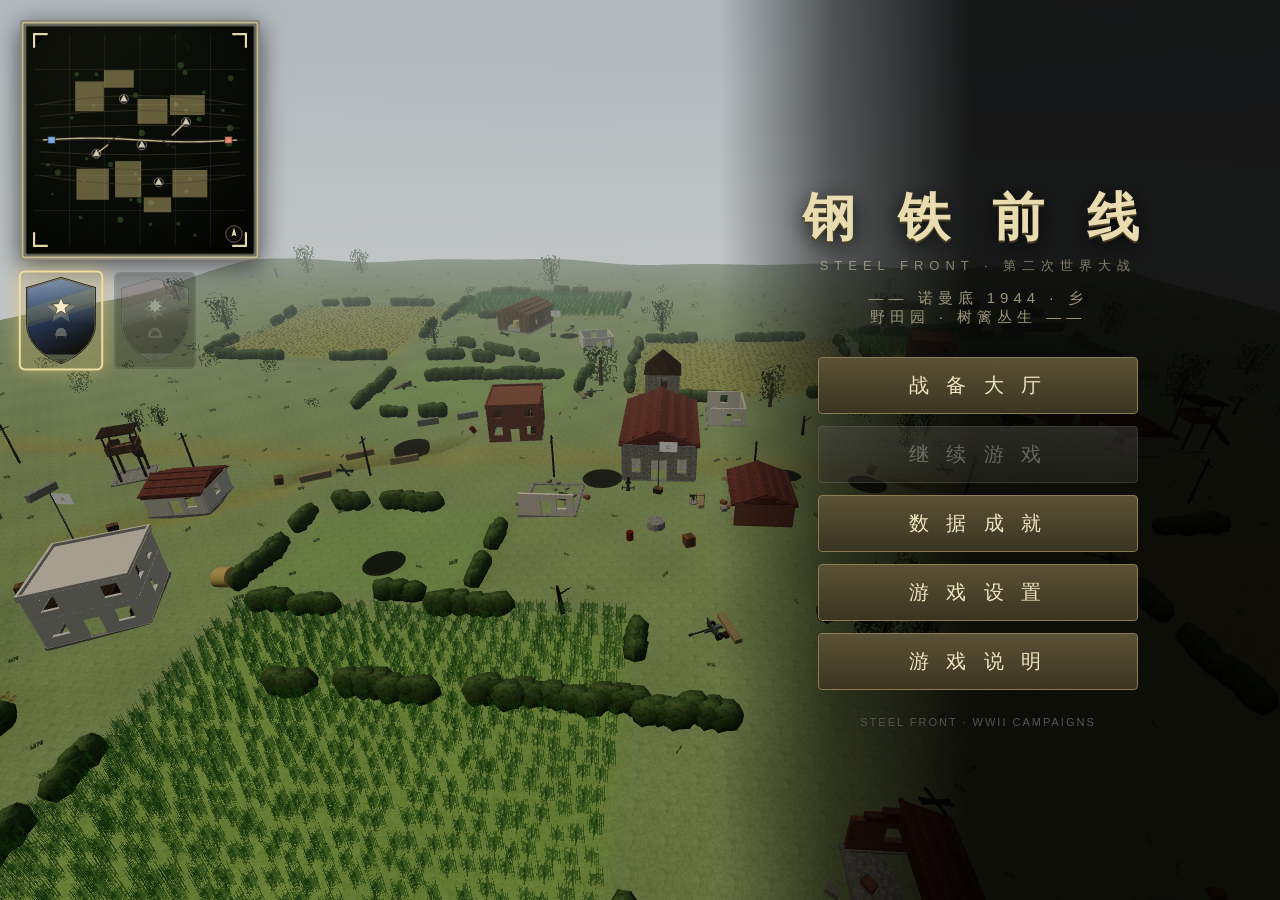
==== commit 980ba1f0: "fix: 实机三症状批(投掷手感×就地倒下可见×上车灭火), 戳20261121d→20261122a: ①投掷键连点卡手定罪=20261121审计P1-4把出手弧(松手后0.55s收尾段)收进rea" ====
--- a/index.html
+++ b/index.html
@@ -4,7 +4,7 @@
 <meta charset="UTF-8">
 <meta name="viewport" content="width=device-width, initial-scale=1, maximum-scale=1, user-scalable=no, viewport-fit=cover">
 <title>钢铁前线 · 战役合集</title>
-<link rel="stylesheet" href="css/style.css?v=20261121d">
+<link rel="stylesheet" href="css/style.css?v=20261122a">
 <script>
 // 首屏引导 (必须在 <body> 内容之前执行):
 // ① 语言: EN 存档时给 <html> 加 lang-en, 配合 CSS 把中文原文先藏起来等 applyI18n() 盖章, 消除"先中文后英文";
@@ -14,7 +14,7 @@
 //    (菜单期 HUD 不隐藏即是)。这里在 DOMContentLoaded 后实测新样式是否生效 (#menuArt 的计算 display
 //    在新版是 flex、旧版是 block), 没生效就换一个 URL 把样式表重新载入一次。
 //    ④ 本文件所有 css/js 引用统一带 ?v=<版本>; 改样式或脚本后把下面的版本号与引用一起 +1。
-window.__sfStyleVer='20261121d';
+window.__sfStyleVer='20261122a';
 // ⑤ boot 异常屏上可见 (2026-09-30 Ctrl+F5 事故教训): three/cannon 曾走 CDN, 硬刷新时 CDN 拉不到 ⇒
 //    脚本链首用 THREE 处即抛 ⇒ 页面只剩页尾 bootFail 兜底摘 inMenu (HUD 全裸+黑屏), 报错只在控制台。
 //    这里把全局错误尽早记进 __sfErrs, 页尾 bootFail 分支负责把它们写到 #bootErr 浮层上 ——
@@ -793,59 +793,59 @@
      一起绕缓存重拉, CDN 抽风 (国内常态) ⇒ THREE 未定义 ⇒ 脚本链首用即抛 ⇒ bootFail (HUD 全裸+黑屏)。
      现收编进仓库 lib/ (three r152 + cannon 0.6.2, 与 dev/vendor 探针副本同源), file:// 离线可用。
      版本戳与 js/ 同纪律统一 ?v= (verify-spec T8 把守), 且禁止改回外链 (T8 有 cdn 断言)。 -->
-<script src="lib/three.min.js?v=20261121d"></script>
-<script src="lib/cannon.min.js?v=20261121d"></script>
-
-<script src="js/00-config.js?v=20261121d"></script>
-<script src="js/00b-i18n.js?v=20261121d"></script>
-<script src="js/00c-procgen.js?v=20261121d"></script>
-<script src="js/01-audio.js?v=20261121d"></script>
-<script src="js/02-scene.js?v=20261121d"></script>
-<script src="js/03-terrain.js?v=20261121d"></script>
-<script src="js/04-collision.js?v=20261121d"></script>
-<script src="js/04b-fire.js?v=20261121d"></script>
-<script src="js/05-world.js?v=20261121d"></script>
-<script src="js/05a-buildings.js?v=20261121d"></script>
-<script src="js/05b-props.js?v=20261121d"></script>
-<script src="js/05c-layouts.js?v=20261121d"></script>
-<script src="js/06-engineering.js?v=20261121d"></script>
-<script src="js/07-nav.js?v=20261121d"></script>
-<script src="js/08-effects.js?v=20261121d"></script>
-<script src="js/09a-defs.js?v=20261121d"></script>
-<script src="js/09-weapons.js?v=20261121d"></script>
-<script src="js/10-viewmodel.js?v=20261121d"></script>
-<script src="js/11-soldiers.js?v=20261121d"></script>
-<script src="js/12-ragdolls.js?v=20261121d"></script>
-<script src="js/13-combat.js?v=20261121d"></script>
-<script src="js/14-bots.js?v=20261121d"></script>
-<script src="js/15-vehicles.js?v=20261121d"></script>
-<script src="js/15b-trucks.js?v=20261121d"></script>
-<script src="js/15c-specveh.js?v=20261121d"></script>
+<script src="lib/three.min.js?v=20261122a"></script>
+<script src="lib/cannon.min.js?v=20261122a"></script>
+
+<script src="js/00-config.js?v=20261122a"></script>
+<script src="js/00b-i18n.js?v=20261122a"></script>
+<script src="js/00c-procgen.js?v=20261122a"></script>
+<script src="js/01-audio.js?v=20261122a"></script>
+<script src="js/02-scene.js?v=20261122a"></script>
+<script src="js/03-terrain.js?v=20261122a"></script>
+<script src="js/04-collision.js?v=20261122a"></script>
+<script src="js/04b-fire.js?v=20261122a"></script>
+<script src="js/05-world.js?v=20261122a"></script>
+<script src="js/05a-buildings.js?v=20261122a"></script>
+<script src="js/05b-props.js?v=20261122a"></script>
+<script src="js/05c-layouts.js?v=20261122a"></script>
+<script src="js/06-engineering.js?v=20261122a"></script>
+<script src="js/07-nav.js?v=20261122a"></script>
+<script src="js/08-effects.js?v=20261122a"></script>
+<script src="js/09a-defs.js?v=20261122a"></script>
+<script src="js/09-weapons.js?v=20261122a"></script>
+<script src="js/10-viewmodel.js?v=20261122a"></script>
+<script src="js/11-soldiers.js?v=20261122a"></script>
+<script src="js/12-ragdolls.js?v=20261122a"></script>
+<script src="js/13-combat.js?v=20261122a"></script>
+<script src="js/14-bots.js?v=20261122a"></script>
+<script src="js/15-vehicles.js?v=20261122a"></script>
+<script src="js/15b-trucks.js?v=20261122a"></script>
+<script src="js/15c-specveh.js?v=20261122a"></script>
 <!-- 2026-09-20N 海战批: 15e(剪影建模) 必须在 15d(载具本体) 之前 —— 15d 的构造器调用 15e 的
      navBuildModel, 两者都走 const/函数声明, 倒序会在 TDZ 里抛错。15f(反舰炮位) 依赖 15d 的
      navalNear 索敌接口, 故排在其后、17-emplacements 之前 (炮位在布局期由 17 架设)。 -->
-<script src="js/15e-navmodels.js?v=20261121d"></script>
-<script src="js/15d-naval.js?v=20261121d"></script>
-<script src="js/15f-battery.js?v=20261121d"></script>
+<script src="js/15e-navmodels.js?v=20261122a"></script>
+<script src="js/15d-naval.js?v=20261122a"></script>
+<script src="js/15f-battery.js?v=20261122a"></script>
 <!-- 2026-11-10: 纯海战图 (coral/ironbottom) 与大舰子系统 (15g/15h) 整体下架 → archive/naval-coral-ironbottom-20261110/。
      15d/15e/15f (小艇/两栖建模/岸炮) 为塔拉瓦环礁 (island) 共用, 保留。 -->
-<script src="js/16-aircraft.js?v=20261121d"></script>
-<script src="js/17-emplacements.js?v=20261121d"></script>
-<script src="js/18-game.js?v=20261121d"></script>
-<script src="js/19-input.js?v=20261121d"></script>
-<script src="js/19b-gamepad.js?v=20261121d"></script>
-<script src="js/20-player.js?v=20261121d"></script>
-<script src="js/20a-seats.js?v=20261121d"></script>
-<script src="js/21-match.js?v=20261121d"></script>
-<script src="js/22-hud.js?v=20261121d"></script>
-<script src="js/22a-menuart.js?v=20261121d"></script>
-<script src="js/22b-speclayer.js?v=20261121d"></script>
-<script src="js/23-deploy.js?v=20261121d"></script>
-<script src="js/23b-worldrestore.js?v=20261121d"></script>
-<script src="js/25-zombies.js?v=20261121d"></script>
-<script src="js/26-commander.js?v=20261121d"></script>
-<script src="js/27-achievements.js?v=20261121d"></script>
-<script src="js/24-main.js?v=20261121d"></script>
+<script src="js/16-aircraft.js?v=20261122a"></script>
+<script src="js/17-emplacements.js?v=20261122a"></script>
+<script src="js/18-game.js?v=20261122a"></script>
+<script src="js/19-input.js?v=20261122a"></script>
+<script src="js/19b-gamepad.js?v=20261122a"></script>
+<script src="js/20-player.js?v=20261122a"></script>
+<script src="js/20a-seats.js?v=20261122a"></script>
+<script src="js/21-match.js?v=20261122a"></script>
+<script src="js/22-hud.js?v=20261122a"></script>
+<script src="js/22a-menuart.js?v=20261122a"></script>
+<script src="js/22b-speclayer.js?v=20261122a"></script>
+<script src="js/23-deploy.js?v=20261122a"></script>
+<script src="js/23b-worldrestore.js?v=20261122a"></script>
+<script src="js/25-zombies.js?v=20261122a"></script>
+<script src="js/26-commander.js?v=20261122a"></script>
+<script src="js/27-achievements.js?v=20261122a"></script>
+<script src="js/24-main.js?v=20261122a"></script>
 <script>
 // 兜底: 首屏 pre-hide 之后若主脚本链中途抛错, 不要留下"全黑屏且无 UI"的死局 ——
 // 只有 24-main 正常跑完才会置 window.__sfBooted; 未置位则解除隐藏并把菜单抬到最前, 让报错可见可交互。
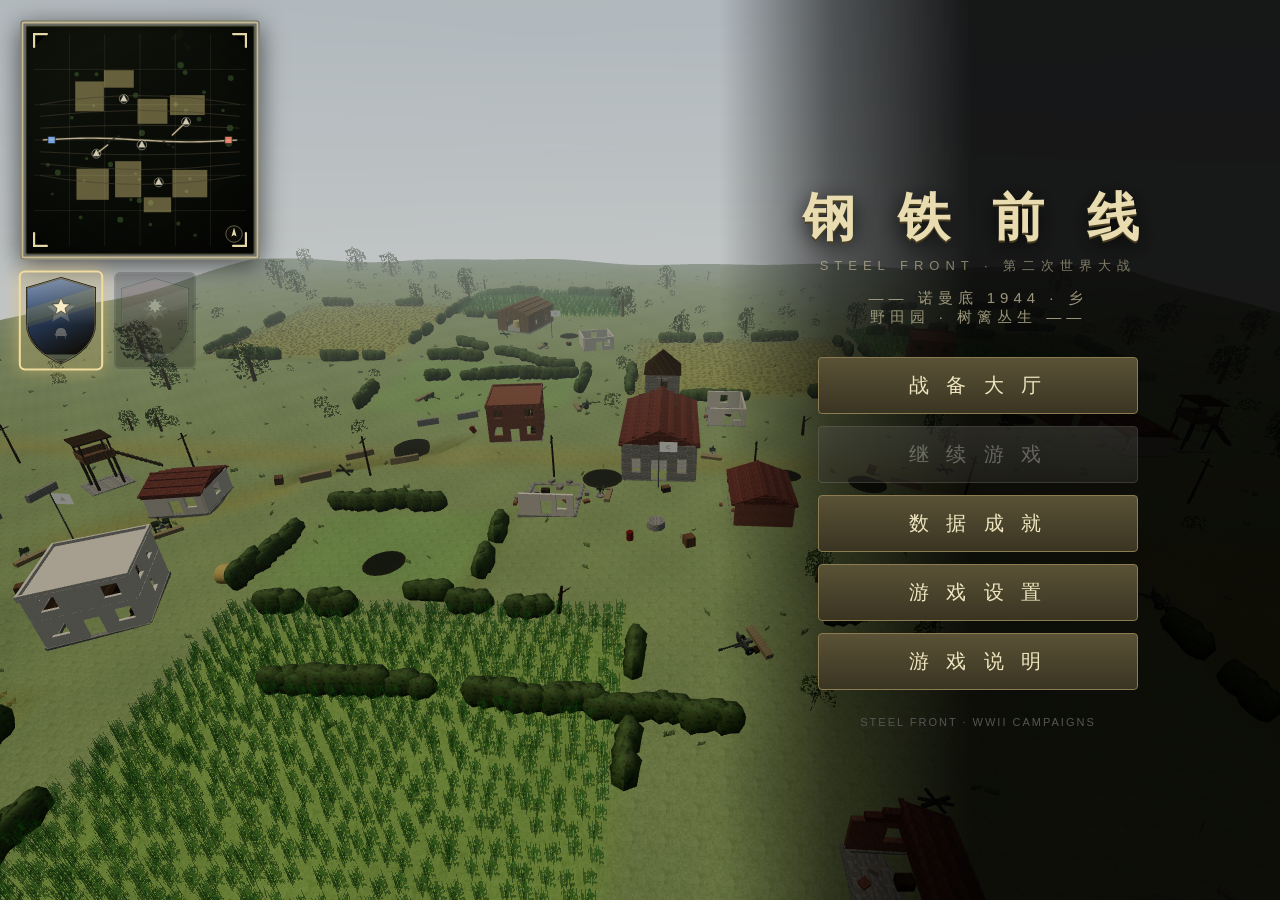
==== commit d569a4f7: "fix: 实机两症状批(观战附身呈现×提示条残留), 戳20261122a→20261122b: ①观战附身Bot信息显示不全定罪=两层player.alive单条件且都只在视模式(自由观战,本体已死" ====
--- a/index.html
+++ b/index.html
@@ -4,7 +4,7 @@
 <meta charset="UTF-8">
 <meta name="viewport" content="width=device-width, initial-scale=1, maximum-scale=1, user-scalable=no, viewport-fit=cover">
 <title>钢铁前线 · 战役合集</title>
-<link rel="stylesheet" href="css/style.css?v=20261122a">
+<link rel="stylesheet" href="css/style.css?v=20261122b">
 <script>
 // 首屏引导 (必须在 <body> 内容之前执行):
 // ① 语言: EN 存档时给 <html> 加 lang-en, 配合 CSS 把中文原文先藏起来等 applyI18n() 盖章, 消除"先中文后英文";
@@ -14,7 +14,7 @@
 //    (菜单期 HUD 不隐藏即是)。这里在 DOMContentLoaded 后实测新样式是否生效 (#menuArt 的计算 display
 //    在新版是 flex、旧版是 block), 没生效就换一个 URL 把样式表重新载入一次。
 //    ④ 本文件所有 css/js 引用统一带 ?v=<版本>; 改样式或脚本后把下面的版本号与引用一起 +1。
-window.__sfStyleVer='20261122a';
+window.__sfStyleVer='20261122b';
 // ⑤ boot 异常屏上可见 (2026-09-30 Ctrl+F5 事故教训): three/cannon 曾走 CDN, 硬刷新时 CDN 拉不到 ⇒
 //    脚本链首用 THREE 处即抛 ⇒ 页面只剩页尾 bootFail 兜底摘 inMenu (HUD 全裸+黑屏), 报错只在控制台。
 //    这里把全局错误尽早记进 __sfErrs, 页尾 bootFail 分支负责把它们写到 #bootErr 浮层上 ——
@@ -793,59 +793,59 @@
      一起绕缓存重拉, CDN 抽风 (国内常态) ⇒ THREE 未定义 ⇒ 脚本链首用即抛 ⇒ bootFail (HUD 全裸+黑屏)。
      现收编进仓库 lib/ (three r152 + cannon 0.6.2, 与 dev/vendor 探针副本同源), file:// 离线可用。
      版本戳与 js/ 同纪律统一 ?v= (verify-spec T8 把守), 且禁止改回外链 (T8 有 cdn 断言)。 -->
-<script src="lib/three.min.js?v=20261122a"></script>
-<script src="lib/cannon.min.js?v=20261122a"></script>
-
-<script src="js/00-config.js?v=20261122a"></script>
-<script src="js/00b-i18n.js?v=20261122a"></script>
-<script src="js/00c-procgen.js?v=20261122a"></script>
-<script src="js/01-audio.js?v=20261122a"></script>
-<script src="js/02-scene.js?v=20261122a"></script>
-<script src="js/03-terrain.js?v=20261122a"></script>
-<script src="js/04-collision.js?v=20261122a"></script>
-<script src="js/04b-fire.js?v=20261122a"></script>
-<script src="js/05-world.js?v=20261122a"></script>
-<script src="js/05a-buildings.js?v=20261122a"></script>
-<script src="js/05b-props.js?v=20261122a"></script>
-<script src="js/05c-layouts.js?v=20261122a"></script>
-<script src="js/06-engineering.js?v=20261122a"></script>
-<script src="js/07-nav.js?v=20261122a"></script>
-<script src="js/08-effects.js?v=20261122a"></script>
-<script src="js/09a-defs.js?v=20261122a"></script>
-<script src="js/09-weapons.js?v=20261122a"></script>
-<script src="js/10-viewmodel.js?v=20261122a"></script>
-<script src="js/11-soldiers.js?v=20261122a"></script>
-<script src="js/12-ragdolls.js?v=20261122a"></script>
-<script src="js/13-combat.js?v=20261122a"></script>
-<script src="js/14-bots.js?v=20261122a"></script>
-<script src="js/15-vehicles.js?v=20261122a"></script>
-<script src="js/15b-trucks.js?v=20261122a"></script>
-<script src="js/15c-specveh.js?v=20261122a"></script>
+<script src="lib/three.min.js?v=20261122b"></script>
+<script src="lib/cannon.min.js?v=20261122b"></script>
+
+<script src="js/00-config.js?v=20261122b"></script>
+<script src="js/00b-i18n.js?v=20261122b"></script>
+<script src="js/00c-procgen.js?v=20261122b"></script>
+<script src="js/01-audio.js?v=20261122b"></script>
+<script src="js/02-scene.js?v=20261122b"></script>
+<script src="js/03-terrain.js?v=20261122b"></script>
+<script src="js/04-collision.js?v=20261122b"></script>
+<script src="js/04b-fire.js?v=20261122b"></script>
+<script src="js/05-world.js?v=20261122b"></script>
+<script src="js/05a-buildings.js?v=20261122b"></script>
+<script src="js/05b-props.js?v=20261122b"></script>
+<script src="js/05c-layouts.js?v=20261122b"></script>
+<script src="js/06-engineering.js?v=20261122b"></script>
+<script src="js/07-nav.js?v=20261122b"></script>
+<script src="js/08-effects.js?v=20261122b"></script>
+<script src="js/09a-defs.js?v=20261122b"></script>
+<script src="js/09-weapons.js?v=20261122b"></script>
+<script src="js/10-viewmodel.js?v=20261122b"></script>
+<script src="js/11-soldiers.js?v=20261122b"></script>
+<script src="js/12-ragdolls.js?v=20261122b"></script>
+<script src="js/13-combat.js?v=20261122b"></script>
+<script src="js/14-bots.js?v=20261122b"></script>
+<script src="js/15-vehicles.js?v=20261122b"></script>
+<script src="js/15b-trucks.js?v=20261122b"></script>
+<script src="js/15c-specveh.js?v=20261122b"></script>
 <!-- 2026-09-20N 海战批: 15e(剪影建模) 必须在 15d(载具本体) 之前 —— 15d 的构造器调用 15e 的
      navBuildModel, 两者都走 const/函数声明, 倒序会在 TDZ 里抛错。15f(反舰炮位) 依赖 15d 的
      navalNear 索敌接口, 故排在其后、17-emplacements 之前 (炮位在布局期由 17 架设)。 -->
-<script src="js/15e-navmodels.js?v=20261122a"></script>
-<script src="js/15d-naval.js?v=20261122a"></script>
-<script src="js/15f-battery.js?v=20261122a"></script>
+<script src="js/15e-navmodels.js?v=20261122b"></script>
+<script src="js/15d-naval.js?v=20261122b"></script>
+<script src="js/15f-battery.js?v=20261122b"></script>
 <!-- 2026-11-10: 纯海战图 (coral/ironbottom) 与大舰子系统 (15g/15h) 整体下架 → archive/naval-coral-ironbottom-20261110/。
      15d/15e/15f (小艇/两栖建模/岸炮) 为塔拉瓦环礁 (island) 共用, 保留。 -->
-<script src="js/16-aircraft.js?v=20261122a"></script>
-<script src="js/17-emplacements.js?v=20261122a"></script>
-<script src="js/18-game.js?v=20261122a"></script>
-<script src="js/19-input.js?v=20261122a"></script>
-<script src="js/19b-gamepad.js?v=20261122a"></script>
-<script src="js/20-player.js?v=20261122a"></script>
-<script src="js/20a-seats.js?v=20261122a"></script>
-<script src="js/21-match.js?v=20261122a"></script>
-<script src="js/22-hud.js?v=20261122a"></script>
-<script src="js/22a-menuart.js?v=20261122a"></script>
-<script src="js/22b-speclayer.js?v=20261122a"></script>
-<script src="js/23-deploy.js?v=20261122a"></script>
-<script src="js/23b-worldrestore.js?v=20261122a"></script>
-<script src="js/25-zombies.js?v=20261122a"></script>
-<script src="js/26-commander.js?v=20261122a"></script>
-<script src="js/27-achievements.js?v=20261122a"></script>
-<script src="js/24-main.js?v=20261122a"></script>
+<script src="js/16-aircraft.js?v=20261122b"></script>
+<script src="js/17-emplacements.js?v=20261122b"></script>
+<script src="js/18-game.js?v=20261122b"></script>
+<script src="js/19-input.js?v=20261122b"></script>
+<script src="js/19b-gamepad.js?v=20261122b"></script>
+<script src="js/20-player.js?v=20261122b"></script>
+<script src="js/20a-seats.js?v=20261122b"></script>
+<script src="js/21-match.js?v=20261122b"></script>
+<script src="js/22-hud.js?v=20261122b"></script>
+<script src="js/22a-menuart.js?v=20261122b"></script>
+<script src="js/22b-speclayer.js?v=20261122b"></script>
+<script src="js/23-deploy.js?v=20261122b"></script>
+<script src="js/23b-worldrestore.js?v=20261122b"></script>
+<script src="js/25-zombies.js?v=20261122b"></script>
+<script src="js/26-commander.js?v=20261122b"></script>
+<script src="js/27-achievements.js?v=20261122b"></script>
+<script src="js/24-main.js?v=20261122b"></script>
 <script>
 // 兜底: 首屏 pre-hide 之后若主脚本链中途抛错, 不要留下"全黑屏且无 UI"的死局 ——
 // 只有 24-main 正常跑完才会置 window.__sfBooted; 未置位则解除隐藏并把菜单抬到最前, 让报错可见可交互。
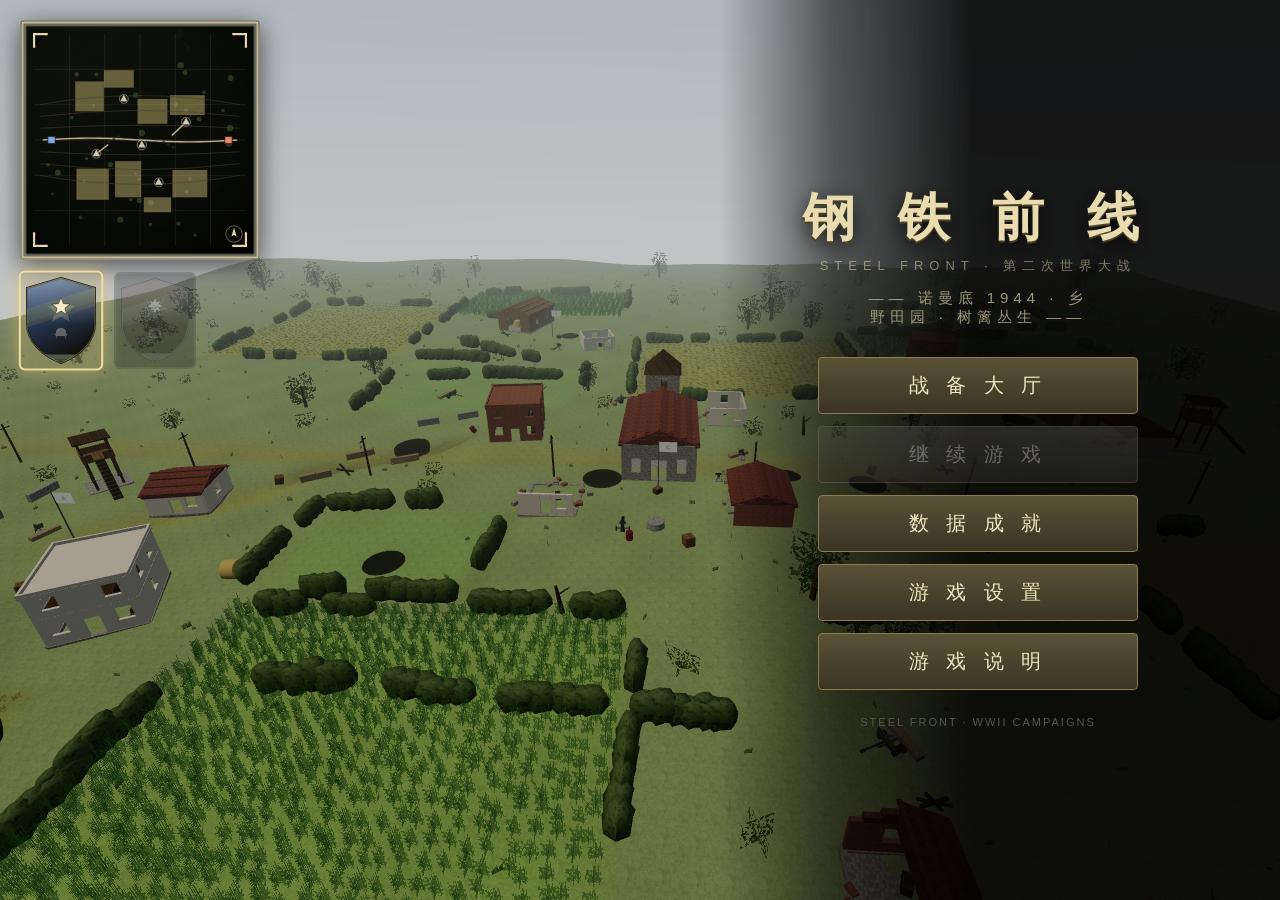
==== commit a027f20b: "fix: 七项批(载具骑姿×击杀账×F2截图×碾油桶×巡飞弹×加固布娃娃×降落伞), 戳20261122b→20261128a: ①载具骑姿=蹲姿硬置: hardPoseCrouch 单源(11-so" ====
--- a/index.html
+++ b/index.html
@@ -4,7 +4,7 @@
 <meta charset="UTF-8">
 <meta name="viewport" content="width=device-width, initial-scale=1, maximum-scale=1, user-scalable=no, viewport-fit=cover">
 <title>钢铁前线 · 战役合集</title>
-<link rel="stylesheet" href="css/style.css?v=20261122b">
+<link rel="stylesheet" href="css/style.css?v=20261128a">
 <script>
 // 首屏引导 (必须在 <body> 内容之前执行):
 // ① 语言: EN 存档时给 <html> 加 lang-en, 配合 CSS 把中文原文先藏起来等 applyI18n() 盖章, 消除"先中文后英文";
@@ -14,7 +14,7 @@
 //    (菜单期 HUD 不隐藏即是)。这里在 DOMContentLoaded 后实测新样式是否生效 (#menuArt 的计算 display
 //    在新版是 flex、旧版是 block), 没生效就换一个 URL 把样式表重新载入一次。
 //    ④ 本文件所有 css/js 引用统一带 ?v=<版本>; 改样式或脚本后把下面的版本号与引用一起 +1。
-window.__sfStyleVer='20261122b';
+window.__sfStyleVer='20261128a';
 // ⑤ boot 异常屏上可见 (2026-09-30 Ctrl+F5 事故教训): three/cannon 曾走 CDN, 硬刷新时 CDN 拉不到 ⇒
 //    脚本链首用 THREE 处即抛 ⇒ 页面只剩页尾 bootFail 兜底摘 inMenu (HUD 全裸+黑屏), 报错只在控制台。
 //    这里把全局错误尽早记进 __sfErrs, 页尾 bootFail 分支负责把它们写到 #bootErr 浮层上 ——
@@ -387,7 +387,7 @@
 <div class="setHead"><div class="setTitle" data-i18n>死亡动画</div><div class="setCtrls">
 <button class="optBtn" id="deathFxBtn">💀 死亡动画: 布娃娃</button>
 </div></div>
-<div class="setDesc" data-i18n-html>死亡尸体的呈现方式：布娃娃（默认）＝物理布娃娃，尸体由刚体翻滚落地；就地倒下＝无物理的倒地动画，尸体就是士兵本体模型（头盔/手/靴/背包与活体完全一致），落地后停留至重生前收走。改档即时生效，下一具尸体开始采用新档。</div>
+<div class="setDesc" data-i18n-html>死亡尸体的呈现方式：布娃娃（默认）＝物理布娃娃，尸体由刚体翻滚落地；就地倒下＝无物理的倒地动画，尸体就是士兵本体模型（头盔/手/靴/背包与活体完全一致），落地后停留至重生前收走；布娃娃(加固)＝仍是布娃娃，但每个关节额外加固一条副约束（软限位），四肢不再乱折乱甩成麻花，弯折保持在自然范围（约 20~60°），落定姿态保持人形；整体翻滚/滑移等大动作与普通布娃娃一致。改档即时生效，下一具尸体开始采用新档。</div>
 </div>
 <div class="setCard">
 <div class="setHead"><div class="setTitle" data-i18n>点位周边补给箱数量</div><div class="setCtrls">
@@ -595,6 +595,7 @@
 <div class="hkRow"><span class="hkKey" data-i18n>M</span><span class="hkDesc" data-i18n-html>战场大地图</span></div>
 <div class="hkRow"><span class="hkKey" data-i18n>Tab</span><span class="hkDesc" data-i18n-html>战场记分板</span></div>
 <div class="hkRow"><span class="hkKey" data-i18n>F1</span><span class="hkDesc" data-i18n-html>显示/隐藏战斗HUD</span></div>
+<div class="hkRow"><span class="hkKey" data-i18n>F2</span><span class="hkDesc" data-i18n-html>截图：画面+小地图存入下载</span></div>
 </div>
 </div>
 <div class="secLabel" data-i18n-html>指挥官兵种</div>
@@ -779,6 +780,7 @@
         <div class="hkRow"><span class="hkKey" data-i18n>M</span><span class="hkDesc" data-i18n-html>战场大地图</span></div>
         <div class="hkRow"><span class="hkKey" data-i18n>Tab</span><span class="hkDesc" data-i18n-html>战场记分板</span></div>
         <div class="hkRow"><span class="hkKey" data-i18n>F1</span><span class="hkDesc" data-i18n-html>开关HUD</span></div>
+        <div class="hkRow"><span class="hkKey" data-i18n>F2</span><span class="hkDesc" data-i18n-html>截图：画面+小地图存入下载</span></div>
         <div class="hkRow"><span class="hkKey" data-i18n>F</span><span class="hkDesc" data-i18n-html>载具上下/交互</span></div>
         <div class="hkRow"><span class="hkKey" data-i18n>L</span><span class="hkDesc" data-i18n-html>车灯 · 手电</span></div>
         <div class="hkRow"><span class="hkKey" data-i18n>Esc</span><span class="hkDesc" data-i18n-html>战局整备与重部署 · 再按=暂停</span></div>
@@ -793,59 +795,59 @@
      一起绕缓存重拉, CDN 抽风 (国内常态) ⇒ THREE 未定义 ⇒ 脚本链首用即抛 ⇒ bootFail (HUD 全裸+黑屏)。
      现收编进仓库 lib/ (three r152 + cannon 0.6.2, 与 dev/vendor 探针副本同源), file:// 离线可用。
      版本戳与 js/ 同纪律统一 ?v= (verify-spec T8 把守), 且禁止改回外链 (T8 有 cdn 断言)。 -->
-<script src="lib/three.min.js?v=20261122b"></script>
-<script src="lib/cannon.min.js?v=20261122b"></script>
-
-<script src="js/00-config.js?v=20261122b"></script>
-<script src="js/00b-i18n.js?v=20261122b"></script>
-<script src="js/00c-procgen.js?v=20261122b"></script>
-<script src="js/01-audio.js?v=20261122b"></script>
-<script src="js/02-scene.js?v=20261122b"></script>
-<script src="js/03-terrain.js?v=20261122b"></script>
-<script src="js/04-collision.js?v=20261122b"></script>
-<script src="js/04b-fire.js?v=20261122b"></script>
-<script src="js/05-world.js?v=20261122b"></script>
-<script src="js/05a-buildings.js?v=20261122b"></script>
-<script src="js/05b-props.js?v=20261122b"></script>
-<script src="js/05c-layouts.js?v=20261122b"></script>
-<script src="js/06-engineering.js?v=20261122b"></script>
-<script src="js/07-nav.js?v=20261122b"></script>
-<script src="js/08-effects.js?v=20261122b"></script>
-<script src="js/09a-defs.js?v=20261122b"></script>
-<script src="js/09-weapons.js?v=20261122b"></script>
-<script src="js/10-viewmodel.js?v=20261122b"></script>
-<script src="js/11-soldiers.js?v=20261122b"></script>
-<script src="js/12-ragdolls.js?v=20261122b"></script>
-<script src="js/13-combat.js?v=20261122b"></script>
-<script src="js/14-bots.js?v=20261122b"></script>
-<script src="js/15-vehicles.js?v=20261122b"></script>
-<script src="js/15b-trucks.js?v=20261122b"></script>
-<script src="js/15c-specveh.js?v=20261122b"></script>
+<script src="lib/three.min.js?v=20261128a"></script>
+<script src="lib/cannon.min.js?v=20261128a"></script>
+
+<script src="js/00-config.js?v=20261128a"></script>
+<script src="js/00b-i18n.js?v=20261128a"></script>
+<script src="js/00c-procgen.js?v=20261128a"></script>
+<script src="js/01-audio.js?v=20261128a"></script>
+<script src="js/02-scene.js?v=20261128a"></script>
+<script src="js/03-terrain.js?v=20261128a"></script>
+<script src="js/04-collision.js?v=20261128a"></script>
+<script src="js/04b-fire.js?v=20261128a"></script>
+<script src="js/05-world.js?v=20261128a"></script>
+<script src="js/05a-buildings.js?v=20261128a"></script>
+<script src="js/05b-props.js?v=20261128a"></script>
+<script src="js/05c-layouts.js?v=20261128a"></script>
+<script src="js/06-engineering.js?v=20261128a"></script>
+<script src="js/07-nav.js?v=20261128a"></script>
+<script src="js/08-effects.js?v=20261128a"></script>
+<script src="js/09a-defs.js?v=20261128a"></script>
+<script src="js/09-weapons.js?v=20261128a"></script>
+<script src="js/10-viewmodel.js?v=20261128a"></script>
+<script src="js/11-soldiers.js?v=20261128a"></script>
+<script src="js/12-ragdolls.js?v=20261128a"></script>
+<script src="js/13-combat.js?v=20261128a"></script>
+<script src="js/14-bots.js?v=20261128a"></script>
+<script src="js/15-vehicles.js?v=20261128a"></script>
+<script src="js/15b-trucks.js?v=20261128a"></script>
+<script src="js/15c-specveh.js?v=20261128a"></script>
 <!-- 2026-09-20N 海战批: 15e(剪影建模) 必须在 15d(载具本体) 之前 —— 15d 的构造器调用 15e 的
      navBuildModel, 两者都走 const/函数声明, 倒序会在 TDZ 里抛错。15f(反舰炮位) 依赖 15d 的
      navalNear 索敌接口, 故排在其后、17-emplacements 之前 (炮位在布局期由 17 架设)。 -->
-<script src="js/15e-navmodels.js?v=20261122b"></script>
-<script src="js/15d-naval.js?v=20261122b"></script>
-<script src="js/15f-battery.js?v=20261122b"></script>
+<script src="js/15e-navmodels.js?v=20261128a"></script>
+<script src="js/15d-naval.js?v=20261128a"></script>
+<script src="js/15f-battery.js?v=20261128a"></script>
 <!-- 2026-11-10: 纯海战图 (coral/ironbottom) 与大舰子系统 (15g/15h) 整体下架 → archive/naval-coral-ironbottom-20261110/。
      15d/15e/15f (小艇/两栖建模/岸炮) 为塔拉瓦环礁 (island) 共用, 保留。 -->
-<script src="js/16-aircraft.js?v=20261122b"></script>
-<script src="js/17-emplacements.js?v=20261122b"></script>
-<script src="js/18-game.js?v=20261122b"></script>
-<script src="js/19-input.js?v=20261122b"></script>
-<script src="js/19b-gamepad.js?v=20261122b"></script>
-<script src="js/20-player.js?v=20261122b"></script>
-<script src="js/20a-seats.js?v=20261122b"></script>
-<script src="js/21-match.js?v=20261122b"></script>
-<script src="js/22-hud.js?v=20261122b"></script>
-<script src="js/22a-menuart.js?v=20261122b"></script>
-<script src="js/22b-speclayer.js?v=20261122b"></script>
-<script src="js/23-deploy.js?v=20261122b"></script>
-<script src="js/23b-worldrestore.js?v=20261122b"></script>
-<script src="js/25-zombies.js?v=20261122b"></script>
-<script src="js/26-commander.js?v=20261122b"></script>
-<script src="js/27-achievements.js?v=20261122b"></script>
-<script src="js/24-main.js?v=20261122b"></script>
+<script src="js/16-aircraft.js?v=20261128a"></script>
+<script src="js/17-emplacements.js?v=20261128a"></script>
+<script src="js/18-game.js?v=20261128a"></script>
+<script src="js/19-input.js?v=20261128a"></script>
+<script src="js/19b-gamepad.js?v=20261128a"></script>
+<script src="js/20-player.js?v=20261128a"></script>
+<script src="js/20a-seats.js?v=20261128a"></script>
+<script src="js/21-match.js?v=20261128a"></script>
+<script src="js/22-hud.js?v=20261128a"></script>
+<script src="js/22a-menuart.js?v=20261128a"></script>
+<script src="js/22b-speclayer.js?v=20261128a"></script>
+<script src="js/23-deploy.js?v=20261128a"></script>
+<script src="js/23b-worldrestore.js?v=20261128a"></script>
+<script src="js/25-zombies.js?v=20261128a"></script>
+<script src="js/26-commander.js?v=20261128a"></script>
+<script src="js/27-achievements.js?v=20261128a"></script>
+<script src="js/24-main.js?v=20261128a"></script>
 <script>
 // 兜底: 首屏 pre-hide 之后若主脚本链中途抛错, 不要留下"全黑屏且无 UI"的死局 ——
 // 只有 24-main 正常跑完才会置 window.__sfBooted; 未置位则解除隐藏并把菜单抬到最前, 让报错可见可交互。
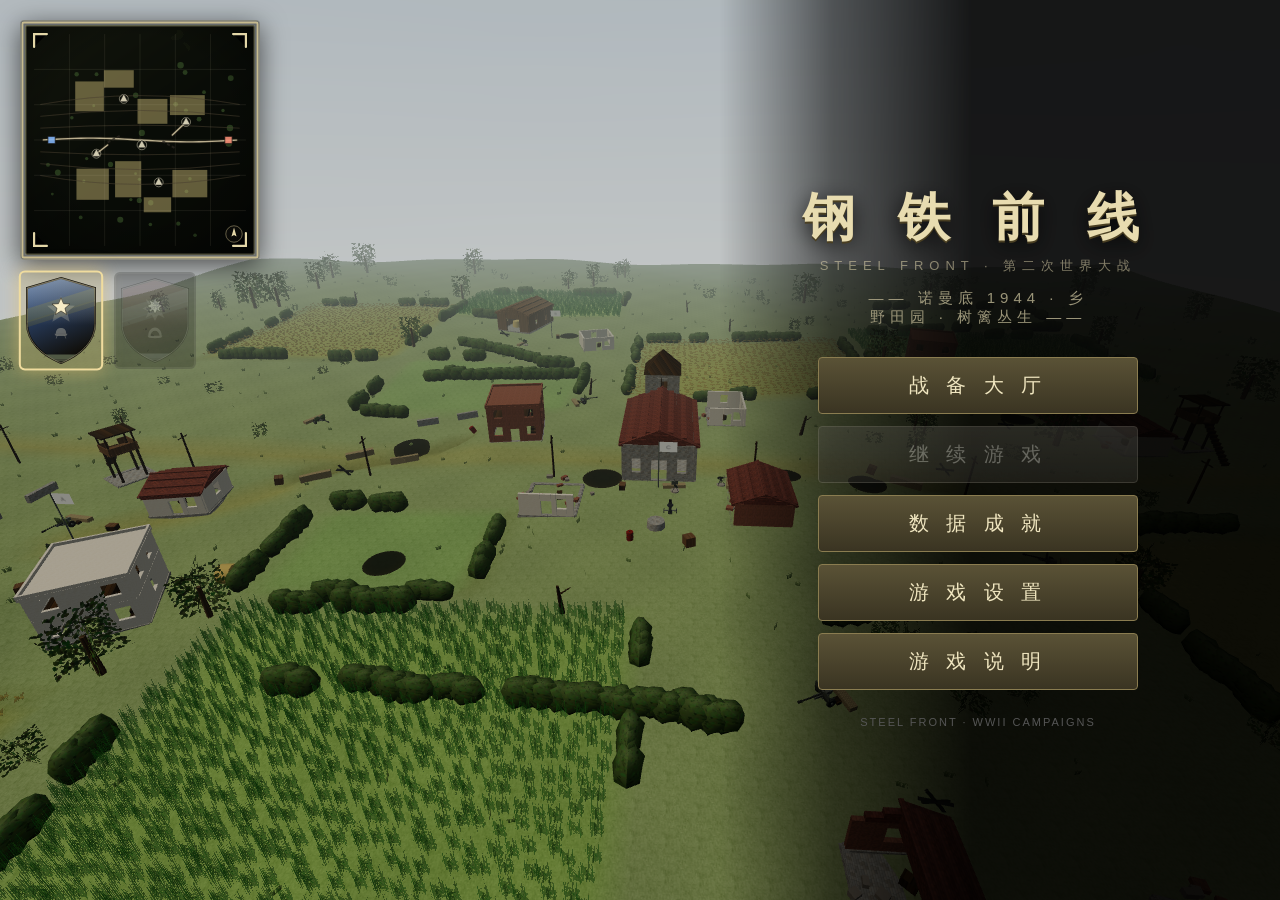
==== commit ea57e857: "fix: 实机三症状批(载具友伤记账×油桶火光残留×观战ESC部署页), 戳20261128a→20261128b: ①炸毁己方坦克无记录无得分定罪=Tank/Plane/舰艇三处die记分块旧门co" ====
--- a/index.html
+++ b/index.html
@@ -4,7 +4,7 @@
 <meta charset="UTF-8">
 <meta name="viewport" content="width=device-width, initial-scale=1, maximum-scale=1, user-scalable=no, viewport-fit=cover">
 <title>钢铁前线 · 战役合集</title>
-<link rel="stylesheet" href="css/style.css?v=20261128a">
+<link rel="stylesheet" href="css/style.css?v=20261128b">
 <script>
 // 首屏引导 (必须在 <body> 内容之前执行):
 // ① 语言: EN 存档时给 <html> 加 lang-en, 配合 CSS 把中文原文先藏起来等 applyI18n() 盖章, 消除"先中文后英文";
@@ -14,7 +14,7 @@
 //    (菜单期 HUD 不隐藏即是)。这里在 DOMContentLoaded 后实测新样式是否生效 (#menuArt 的计算 display
 //    在新版是 flex、旧版是 block), 没生效就换一个 URL 把样式表重新载入一次。
 //    ④ 本文件所有 css/js 引用统一带 ?v=<版本>; 改样式或脚本后把下面的版本号与引用一起 +1。
-window.__sfStyleVer='20261128a';
+window.__sfStyleVer='20261128b';
 // ⑤ boot 异常屏上可见 (2026-09-30 Ctrl+F5 事故教训): three/cannon 曾走 CDN, 硬刷新时 CDN 拉不到 ⇒
 //    脚本链首用 THREE 处即抛 ⇒ 页面只剩页尾 bootFail 兜底摘 inMenu (HUD 全裸+黑屏), 报错只在控制台。
 //    这里把全局错误尽早记进 __sfErrs, 页尾 bootFail 分支负责把它们写到 #bootErr 浮层上 ——
@@ -795,59 +795,59 @@
      一起绕缓存重拉, CDN 抽风 (国内常态) ⇒ THREE 未定义 ⇒ 脚本链首用即抛 ⇒ bootFail (HUD 全裸+黑屏)。
      现收编进仓库 lib/ (three r152 + cannon 0.6.2, 与 dev/vendor 探针副本同源), file:// 离线可用。
      版本戳与 js/ 同纪律统一 ?v= (verify-spec T8 把守), 且禁止改回外链 (T8 有 cdn 断言)。 -->
-<script src="lib/three.min.js?v=20261128a"></script>
-<script src="lib/cannon.min.js?v=20261128a"></script>
-
-<script src="js/00-config.js?v=20261128a"></script>
-<script src="js/00b-i18n.js?v=20261128a"></script>
-<script src="js/00c-procgen.js?v=20261128a"></script>
-<script src="js/01-audio.js?v=20261128a"></script>
-<script src="js/02-scene.js?v=20261128a"></script>
-<script src="js/03-terrain.js?v=20261128a"></script>
-<script src="js/04-collision.js?v=20261128a"></script>
-<script src="js/04b-fire.js?v=20261128a"></script>
-<script src="js/05-world.js?v=20261128a"></script>
-<script src="js/05a-buildings.js?v=20261128a"></script>
-<script src="js/05b-props.js?v=20261128a"></script>
-<script src="js/05c-layouts.js?v=20261128a"></script>
-<script src="js/06-engineering.js?v=20261128a"></script>
-<script src="js/07-nav.js?v=20261128a"></script>
-<script src="js/08-effects.js?v=20261128a"></script>
-<script src="js/09a-defs.js?v=20261128a"></script>
-<script src="js/09-weapons.js?v=20261128a"></script>
-<script src="js/10-viewmodel.js?v=20261128a"></script>
-<script src="js/11-soldiers.js?v=20261128a"></script>
-<script src="js/12-ragdolls.js?v=20261128a"></script>
-<script src="js/13-combat.js?v=20261128a"></script>
-<script src="js/14-bots.js?v=20261128a"></script>
-<script src="js/15-vehicles.js?v=20261128a"></script>
-<script src="js/15b-trucks.js?v=20261128a"></script>
-<script src="js/15c-specveh.js?v=20261128a"></script>
+<script src="lib/three.min.js?v=20261128b"></script>
+<script src="lib/cannon.min.js?v=20261128b"></script>
+
+<script src="js/00-config.js?v=20261128b"></script>
+<script src="js/00b-i18n.js?v=20261128b"></script>
+<script src="js/00c-procgen.js?v=20261128b"></script>
+<script src="js/01-audio.js?v=20261128b"></script>
+<script src="js/02-scene.js?v=20261128b"></script>
+<script src="js/03-terrain.js?v=20261128b"></script>
+<script src="js/04-collision.js?v=20261128b"></script>
+<script src="js/04b-fire.js?v=20261128b"></script>
+<script src="js/05-world.js?v=20261128b"></script>
+<script src="js/05a-buildings.js?v=20261128b"></script>
+<script src="js/05b-props.js?v=20261128b"></script>
+<script src="js/05c-layouts.js?v=20261128b"></script>
+<script src="js/06-engineering.js?v=20261128b"></script>
+<script src="js/07-nav.js?v=20261128b"></script>
+<script src="js/08-effects.js?v=20261128b"></script>
+<script src="js/09a-defs.js?v=20261128b"></script>
+<script src="js/09-weapons.js?v=20261128b"></script>
+<script src="js/10-viewmodel.js?v=20261128b"></script>
+<script src="js/11-soldiers.js?v=20261128b"></script>
+<script src="js/12-ragdolls.js?v=20261128b"></script>
+<script src="js/13-combat.js?v=20261128b"></script>
+<script src="js/14-bots.js?v=20261128b"></script>
+<script src="js/15-vehicles.js?v=20261128b"></script>
+<script src="js/15b-trucks.js?v=20261128b"></script>
+<script src="js/15c-specveh.js?v=20261128b"></script>
 <!-- 2026-09-20N 海战批: 15e(剪影建模) 必须在 15d(载具本体) 之前 —— 15d 的构造器调用 15e 的
      navBuildModel, 两者都走 const/函数声明, 倒序会在 TDZ 里抛错。15f(反舰炮位) 依赖 15d 的
      navalNear 索敌接口, 故排在其后、17-emplacements 之前 (炮位在布局期由 17 架设)。 -->
-<script src="js/15e-navmodels.js?v=20261128a"></script>
-<script src="js/15d-naval.js?v=20261128a"></script>
-<script src="js/15f-battery.js?v=20261128a"></script>
+<script src="js/15e-navmodels.js?v=20261128b"></script>
+<script src="js/15d-naval.js?v=20261128b"></script>
+<script src="js/15f-battery.js?v=20261128b"></script>
 <!-- 2026-11-10: 纯海战图 (coral/ironbottom) 与大舰子系统 (15g/15h) 整体下架 → archive/naval-coral-ironbottom-20261110/。
      15d/15e/15f (小艇/两栖建模/岸炮) 为塔拉瓦环礁 (island) 共用, 保留。 -->
-<script src="js/16-aircraft.js?v=20261128a"></script>
-<script src="js/17-emplacements.js?v=20261128a"></script>
-<script src="js/18-game.js?v=20261128a"></script>
-<script src="js/19-input.js?v=20261128a"></script>
-<script src="js/19b-gamepad.js?v=20261128a"></script>
-<script src="js/20-player.js?v=20261128a"></script>
-<script src="js/20a-seats.js?v=20261128a"></script>
-<script src="js/21-match.js?v=20261128a"></script>
-<script src="js/22-hud.js?v=20261128a"></script>
-<script src="js/22a-menuart.js?v=20261128a"></script>
-<script src="js/22b-speclayer.js?v=20261128a"></script>
-<script src="js/23-deploy.js?v=20261128a"></script>
-<script src="js/23b-worldrestore.js?v=20261128a"></script>
-<script src="js/25-zombies.js?v=20261128a"></script>
-<script src="js/26-commander.js?v=20261128a"></script>
-<script src="js/27-achievements.js?v=20261128a"></script>
-<script src="js/24-main.js?v=20261128a"></script>
+<script src="js/16-aircraft.js?v=20261128b"></script>
+<script src="js/17-emplacements.js?v=20261128b"></script>
+<script src="js/18-game.js?v=20261128b"></script>
+<script src="js/19-input.js?v=20261128b"></script>
+<script src="js/19b-gamepad.js?v=20261128b"></script>
+<script src="js/20-player.js?v=20261128b"></script>
+<script src="js/20a-seats.js?v=20261128b"></script>
+<script src="js/21-match.js?v=20261128b"></script>
+<script src="js/22-hud.js?v=20261128b"></script>
+<script src="js/22a-menuart.js?v=20261128b"></script>
+<script src="js/22b-speclayer.js?v=20261128b"></script>
+<script src="js/23-deploy.js?v=20261128b"></script>
+<script src="js/23b-worldrestore.js?v=20261128b"></script>
+<script src="js/25-zombies.js?v=20261128b"></script>
+<script src="js/26-commander.js?v=20261128b"></script>
+<script src="js/27-achievements.js?v=20261128b"></script>
+<script src="js/24-main.js?v=20261128b"></script>
 <script>
 // 兜底: 首屏 pre-hide 之后若主脚本链中途抛错, 不要留下"全黑屏且无 UI"的死局 ——
 // 只有 24-main 正常跑完才会置 window.__sfBooted; 未置位则解除隐藏并把菜单抬到最前, 让报错可见可交互。
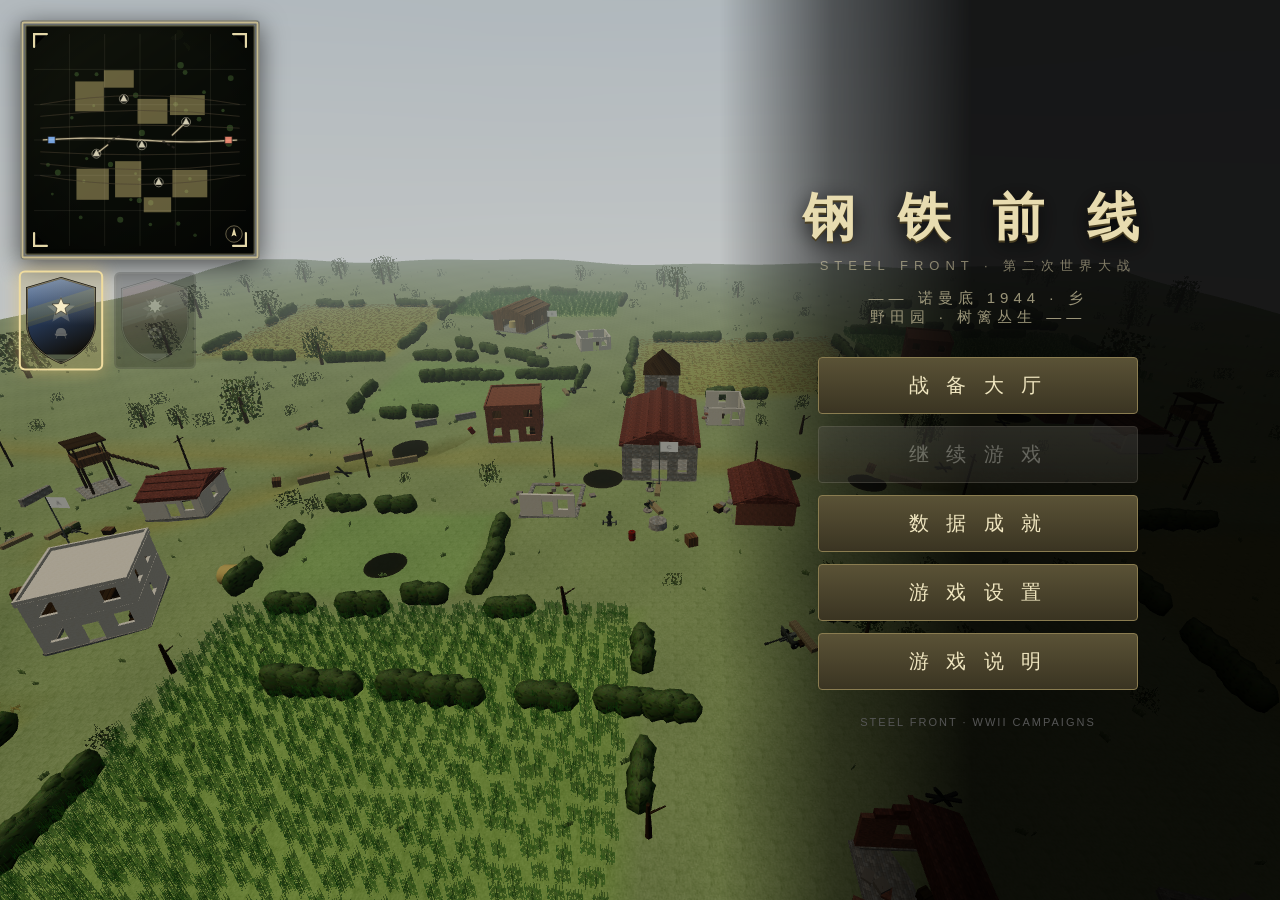
==== commit 49e5016a: "fix: 键位轮换批(3=军刀×4=AT雷×5=烟雾×N=选工事), 戳20261128b→20261128c: 用户令投掷/近战/选号键组 3→4→5→N 循环一圈, 6(燃烧弹/迫击炮)与G(手雷" ====
--- a/index.html
+++ b/index.html
@@ -4,7 +4,7 @@
 <meta charset="UTF-8">
 <meta name="viewport" content="width=device-width, initial-scale=1, maximum-scale=1, user-scalable=no, viewport-fit=cover">
 <title>钢铁前线 · 战役合集</title>
-<link rel="stylesheet" href="css/style.css?v=20261128b">
+<link rel="stylesheet" href="css/style.css?v=20261128c">
 <script>
 // 首屏引导 (必须在 <body> 内容之前执行):
 // ① 语言: EN 存档时给 <html> 加 lang-en, 配合 CSS 把中文原文先藏起来等 applyI18n() 盖章, 消除"先中文后英文";
@@ -14,7 +14,7 @@
 //    (菜单期 HUD 不隐藏即是)。这里在 DOMContentLoaded 后实测新样式是否生效 (#menuArt 的计算 display
 //    在新版是 flex、旧版是 block), 没生效就换一个 URL 把样式表重新载入一次。
 //    ④ 本文件所有 css/js 引用统一带 ?v=<版本>; 改样式或脚本后把下面的版本号与引用一起 +1。
-window.__sfStyleVer='20261128b';
+window.__sfStyleVer='20261128c';
 // ⑤ boot 异常屏上可见 (2026-09-30 Ctrl+F5 事故教训): three/cannon 曾走 CDN, 硬刷新时 CDN 拉不到 ⇒
 //    脚本链首用 THREE 处即抛 ⇒ 页面只剩页尾 bootFail 兜底摘 inMenu (HUD 全裸+黑屏), 报错只在控制台。
 //    这里把全局错误尽早记进 __sfErrs, 页尾 bootFail 分支负责把它们写到 #bootErr 浮层上 ——
@@ -483,7 +483,7 @@
 <div class="hkRow"><span class="hkKey" data-i18n>右键</span><span class="hkDesc" data-i18n-html>机瞄/瞄准镜</span></div>
 <div class="hkRow"><span class="hkKey" data-i18n>R</span><span class="hkDesc" data-i18n-html>装填(读条中<b>X</b>取消; 单次受创>25或改做其他动作会打断)</span></div>
 <div class="hkRow"><span class="hkKey" data-i18n>1 / 2</span><span class="hkDesc" data-i18n-html>切换武器</span></div>
-<div class="hkRow"><span class="hkKey" data-i18n>N</span><span class="hkDesc" data-i18n-html>近战</span></div>
+<div class="hkRow"><span class="hkKey" data-i18n>3</span><span class="hkDesc" data-i18n-html>近战(军刀)</span></div>
 <div class="hkRow"><span class="hkKey" data-i18n>C</span><span class="hkDesc" data-i18n-html>蹲</span></div>
 <div class="hkRow"><span class="hkKey" data-i18n>Z</span><span class="hkDesc" data-i18n-html>卧倒</span></div>
 <div class="hkRow"><span class="hkKey" data-i18n>X</span><span class="hkDesc" data-i18n-html>在掩体上架枪(大幅提升精度; 读条/举雷/换弹中按=取消)</span></div>
@@ -499,14 +499,14 @@
 <div class="helpCard">
 <div class="helpKeys">
 <div class="hkRow"><span class="hkKey" data-i18n>G</span><span class="hkDesc" data-i18n-html>手雷(可按住烹饪引信, 举雷中按<b>X</b>收回; 单次受创>25或改做其他动作会打断)</span></div>
-<div class="hkRow"><span class="hkKey" data-i18n>3</span><span class="hkDesc" data-i18n-html>反坦克雷</span></div>
-<div class="hkRow"><span class="hkKey" data-i18n>4</span><span class="hkDesc" data-i18n-html>烟雾弹</span></div>
+<div class="hkRow"><span class="hkKey" data-i18n>4</span><span class="hkDesc" data-i18n-html>反坦克雷</span></div>
+<div class="hkRow"><span class="hkKey" data-i18n>5</span><span class="hkDesc" data-i18n-html>烟雾弹</span></div>
 <div class="hkRow"><span class="hkKey" data-i18n>6</span><span class="hkDesc" data-i18n-html>燃烧弹</span></div>
 <div class="hkRow"><span class="hkKey" data-i18n>H</span><span class="hkDesc" data-i18n-html>绷带包扎(+45生命, 单次受创>25会打断)</span></div>
 </div>
 <div class="helpDoc">
 <div data-i18n-html>燃烧弹: 红色烈焰烟云, 同样遮蔽视线, 云内步兵持续灼烧(突击兵/巡飞弹兵携带)。</div>
-<div data-i18n-html>医疗箱: 工程兵建造菜单第5件(按<b>5</b>选到后<b>B</b>建造), 放下后队友靠近按 <b>F</b> 取绷带; 受伤后脱战只会缓慢回血到70。</div>
+<div data-i18n-html>医疗箱: 工程兵建造菜单第5件(按<b>N</b>选到后<b>B</b>建造), 放下后队友靠近按 <b>F</b> 取绷带; 受伤后脱战只会缓慢回血到70。</div>
 </div>
 </div>
 <div class="secLabel" data-i18n-html>载具与固定武器</div>
@@ -553,7 +553,7 @@
 <div class="hkSub" data-i18n>工程兵</div>
 <div class="helpKeys">
 <div class="hkRow"><span class="hkKey" data-i18n>B</span><span class="hkDesc" data-i18n-html>建造; 靠近自己工事=读条拆除(退点)</span></div>
-<div class="hkRow"><span class="hkKey" data-i18n>5</span><span class="hkDesc" data-i18n-html>切换工事(沙袋墙/铁丝网/拒马/MG42/医疗箱)</span></div>
+<div class="hkRow"><span class="hkKey" data-i18n>N</span><span class="hkDesc" data-i18n-html>切换工事(沙袋墙/铁丝网/拒马/MG42/医疗箱)</span></div>
 <div class="hkRow"><span class="hkKey" data-i18n>6</span><span class="hkDesc" data-i18n-html>架设/回收迫击炮</span></div>
 <div class="hkRow"><span class="hkKey" data-i18n>F</span><span class="hkDesc" data-i18n-html>操作架好的迫击炮(全员可用)</span></div>
 </div>
@@ -573,7 +573,7 @@
 <ul class="helpPts">
 <li data-i18n-html><b>双击空格</b>悬停飞行 / <b>H</b> 气动飞行(空格加速), 两种飞行中<b>左键都能开火 · 右键都能瞄准</b></li>
 <li data-i18n-html>副武器位换成 <b>观战连狙</b>(全自动·4x, 可开镜)</li>
-<li data-i18n-html>投掷物<b>四种全配</b>(<b>G</b> 手雷 · <b>3</b> AT雷 · <b>4</b> 烟雾弹 · <b>6</b> 燃烧弹, 持雷有弹道预演, 自动回满)</li>
+<li data-i18n-html>投掷物<b>四种全配</b>(<b>G</b> 手雷 · <b>4</b> AT雷 · <b>5</b> 烟雾弹 · <b>6</b> 燃烧弹, 持雷有弹道预演, 自动回满)</li>
 <li data-i18n-html>操控巡飞弹时按 <b>T</b>: 弹体立刻消失并把自身传送到弹体位置</li>
 <li data-i18n-html>观战者<b>不指挥小队</b>(T/Y 关闭); 出生列表里的坦克/战机/舰艇/两栖车<b>一律标注「观战不可征用」</b>(想开艇请走近按 <b>F</b> 上艇)</li>
 <li data-i18n-html><b>F</b> = 按需召唤<b>幽灵坦克</b>(全白 · 免伤 · 弹丸穿透 · 可对双方开火, 开场不预置)</li>
@@ -661,8 +661,8 @@
 <div class="hkRow"><span class="hkKey" data-i18n>Start</span><span class="hkDesc" data-i18n-html>暂停</span></div>
 <div class="hkRow"><span class="hkKey" data-i18n>十字键 上</span><span class="hkDesc" data-i18n-html>绷带(H)</span></div>
 <div class="hkRow"><span class="hkKey" data-i18n>十字键 下</span><span class="hkDesc" data-i18n-html>趴(Z)</span></div>
-<div class="hkRow"><span class="hkKey" data-i18n>十字键 左</span><span class="hkDesc" data-i18n-html>烟雾(4) / 工程兵选工事(5)</span></div>
-<div class="hkRow"><span class="hkKey" data-i18n>十字键 右</span><span class="hkDesc" data-i18n-html>AT雷(3)</span></div>
+<div class="hkRow"><span class="hkKey" data-i18n>十字键 左</span><span class="hkDesc" data-i18n-html>烟雾(5) / 工程兵选工事(N)</span></div>
+<div class="hkRow"><span class="hkKey" data-i18n>十字键 右</span><span class="hkDesc" data-i18n-html>AT雷(4)</span></div>
 </div>
 </div>
 <div class="center" style="margin-top:18px"><button class="bigBtn backBtn" data-i18n>返 回</button></div>
@@ -770,8 +770,8 @@
         <div class="hkRow"><span class="hkKey" data-i18n>右键</span><span class="hkDesc" data-i18n-html>机瞄/瞄准镜</span></div>
         <div class="hkRow"><span class="hkKey" data-i18n>R</span><span class="hkDesc" data-i18n-html>装填(读条中<b>X</b>取消; 单次受创>25或改做其他动作会打断)</span></div>
         <div class="hkRow"><span class="hkKey" data-i18n>1 / 2</span><span class="hkDesc" data-i18n-html>切换武器</span></div>
-        <div class="hkRow"><span class="hkKey" data-i18n>G / 3 / 4 / 6</span><span class="hkDesc" data-i18n-html>手雷 / 反坦克雷 / 烟雾弹 / 燃烧弹 (均可按住烹饪引信, 举雷中按<b>X</b>收回)</span></div>
-        <div class="hkRow"><span class="hkKey" data-i18n>N</span><span class="hkDesc" data-i18n-html>近战</span></div>
+        <div class="hkRow"><span class="hkKey" data-i18n>G / 4 / 5 / 6</span><span class="hkDesc" data-i18n-html>手雷 / 反坦克雷 / 烟雾弹 / 燃烧弹 (均可按住烹饪引信, 举雷中按<b>X</b>收回)</span></div>
+        <div class="hkRow"><span class="hkKey" data-i18n>3</span><span class="hkDesc" data-i18n-html>近战(军刀)</span></div>
         <div class="hkRow"><span class="hkKey" data-i18n>C</span><span class="hkDesc" data-i18n-html>蹲</span></div>
         <div class="hkRow"><span class="hkKey" data-i18n>Z</span><span class="hkDesc" data-i18n-html>卧倒</span></div>
         <div class="hkRow"><span class="hkKey" data-i18n>X</span><span class="hkDesc" data-i18n-html>在掩体上架枪(大幅提升精度; 读条/举雷/换弹中按=取消)</span></div>
@@ -795,59 +795,59 @@
      一起绕缓存重拉, CDN 抽风 (国内常态) ⇒ THREE 未定义 ⇒ 脚本链首用即抛 ⇒ bootFail (HUD 全裸+黑屏)。
      现收编进仓库 lib/ (three r152 + cannon 0.6.2, 与 dev/vendor 探针副本同源), file:// 离线可用。
      版本戳与 js/ 同纪律统一 ?v= (verify-spec T8 把守), 且禁止改回外链 (T8 有 cdn 断言)。 -->
-<script src="lib/three.min.js?v=20261128b"></script>
-<script src="lib/cannon.min.js?v=20261128b"></script>
-
-<script src="js/00-config.js?v=20261128b"></script>
-<script src="js/00b-i18n.js?v=20261128b"></script>
-<script src="js/00c-procgen.js?v=20261128b"></script>
-<script src="js/01-audio.js?v=20261128b"></script>
-<script src="js/02-scene.js?v=20261128b"></script>
-<script src="js/03-terrain.js?v=20261128b"></script>
-<script src="js/04-collision.js?v=20261128b"></script>
-<script src="js/04b-fire.js?v=20261128b"></script>
-<script src="js/05-world.js?v=20261128b"></script>
-<script src="js/05a-buildings.js?v=20261128b"></script>
-<script src="js/05b-props.js?v=20261128b"></script>
-<script src="js/05c-layouts.js?v=20261128b"></script>
-<script src="js/06-engineering.js?v=20261128b"></script>
-<script src="js/07-nav.js?v=20261128b"></script>
-<script src="js/08-effects.js?v=20261128b"></script>
-<script src="js/09a-defs.js?v=20261128b"></script>
-<script src="js/09-weapons.js?v=20261128b"></script>
-<script src="js/10-viewmodel.js?v=20261128b"></script>
-<script src="js/11-soldiers.js?v=20261128b"></script>
-<script src="js/12-ragdolls.js?v=20261128b"></script>
-<script src="js/13-combat.js?v=20261128b"></script>
-<script src="js/14-bots.js?v=20261128b"></script>
-<script src="js/15-vehicles.js?v=20261128b"></script>
-<script src="js/15b-trucks.js?v=20261128b"></script>
-<script src="js/15c-specveh.js?v=20261128b"></script>
+<script src="lib/three.min.js?v=20261128c"></script>
+<script src="lib/cannon.min.js?v=20261128c"></script>
+
+<script src="js/00-config.js?v=20261128c"></script>
+<script src="js/00b-i18n.js?v=20261128c"></script>
+<script src="js/00c-procgen.js?v=20261128c"></script>
+<script src="js/01-audio.js?v=20261128c"></script>
+<script src="js/02-scene.js?v=20261128c"></script>
+<script src="js/03-terrain.js?v=20261128c"></script>
+<script src="js/04-collision.js?v=20261128c"></script>
+<script src="js/04b-fire.js?v=20261128c"></script>
+<script src="js/05-world.js?v=20261128c"></script>
+<script src="js/05a-buildings.js?v=20261128c"></script>
+<script src="js/05b-props.js?v=20261128c"></script>
+<script src="js/05c-layouts.js?v=20261128c"></script>
+<script src="js/06-engineering.js?v=20261128c"></script>
+<script src="js/07-nav.js?v=20261128c"></script>
+<script src="js/08-effects.js?v=20261128c"></script>
+<script src="js/09a-defs.js?v=20261128c"></script>
+<script src="js/09-weapons.js?v=20261128c"></script>
+<script src="js/10-viewmodel.js?v=20261128c"></script>
+<script src="js/11-soldiers.js?v=20261128c"></script>
+<script src="js/12-ragdolls.js?v=20261128c"></script>
+<script src="js/13-combat.js?v=20261128c"></script>
+<script src="js/14-bots.js?v=20261128c"></script>
+<script src="js/15-vehicles.js?v=20261128c"></script>
+<script src="js/15b-trucks.js?v=20261128c"></script>
+<script src="js/15c-specveh.js?v=20261128c"></script>
 <!-- 2026-09-20N 海战批: 15e(剪影建模) 必须在 15d(载具本体) 之前 —— 15d 的构造器调用 15e 的
      navBuildModel, 两者都走 const/函数声明, 倒序会在 TDZ 里抛错。15f(反舰炮位) 依赖 15d 的
      navalNear 索敌接口, 故排在其后、17-emplacements 之前 (炮位在布局期由 17 架设)。 -->
-<script src="js/15e-navmodels.js?v=20261128b"></script>
-<script src="js/15d-naval.js?v=20261128b"></script>
-<script src="js/15f-battery.js?v=20261128b"></script>
+<script src="js/15e-navmodels.js?v=20261128c"></script>
+<script src="js/15d-naval.js?v=20261128c"></script>
+<script src="js/15f-battery.js?v=20261128c"></script>
 <!-- 2026-11-10: 纯海战图 (coral/ironbottom) 与大舰子系统 (15g/15h) 整体下架 → archive/naval-coral-ironbottom-20261110/。
      15d/15e/15f (小艇/两栖建模/岸炮) 为塔拉瓦环礁 (island) 共用, 保留。 -->
-<script src="js/16-aircraft.js?v=20261128b"></script>
-<script src="js/17-emplacements.js?v=20261128b"></script>
-<script src="js/18-game.js?v=20261128b"></script>
-<script src="js/19-input.js?v=20261128b"></script>
-<script src="js/19b-gamepad.js?v=20261128b"></script>
-<script src="js/20-player.js?v=20261128b"></script>
-<script src="js/20a-seats.js?v=20261128b"></script>
-<script src="js/21-match.js?v=20261128b"></script>
-<script src="js/22-hud.js?v=20261128b"></script>
-<script src="js/22a-menuart.js?v=20261128b"></script>
-<script src="js/22b-speclayer.js?v=20261128b"></script>
-<script src="js/23-deploy.js?v=20261128b"></script>
-<script src="js/23b-worldrestore.js?v=20261128b"></script>
-<script src="js/25-zombies.js?v=20261128b"></script>
-<script src="js/26-commander.js?v=20261128b"></script>
-<script src="js/27-achievements.js?v=20261128b"></script>
-<script src="js/24-main.js?v=20261128b"></script>
+<script src="js/16-aircraft.js?v=20261128c"></script>
+<script src="js/17-emplacements.js?v=20261128c"></script>
+<script src="js/18-game.js?v=20261128c"></script>
+<script src="js/19-input.js?v=20261128c"></script>
+<script src="js/19b-gamepad.js?v=20261128c"></script>
+<script src="js/20-player.js?v=20261128c"></script>
+<script src="js/20a-seats.js?v=20261128c"></script>
+<script src="js/21-match.js?v=20261128c"></script>
+<script src="js/22-hud.js?v=20261128c"></script>
+<script src="js/22a-menuart.js?v=20261128c"></script>
+<script src="js/22b-speclayer.js?v=20261128c"></script>
+<script src="js/23-deploy.js?v=20261128c"></script>
+<script src="js/23b-worldrestore.js?v=20261128c"></script>
+<script src="js/25-zombies.js?v=20261128c"></script>
+<script src="js/26-commander.js?v=20261128c"></script>
+<script src="js/27-achievements.js?v=20261128c"></script>
+<script src="js/24-main.js?v=20261128c"></script>
 <script>
 // 兜底: 首屏 pre-hide 之后若主脚本链中途抛错, 不要留下"全黑屏且无 UI"的死局 ——
 // 只有 24-main 正常跑完才会置 window.__sfBooted; 未置位则解除隐藏并把菜单抬到最前, 让报错可见可交互。
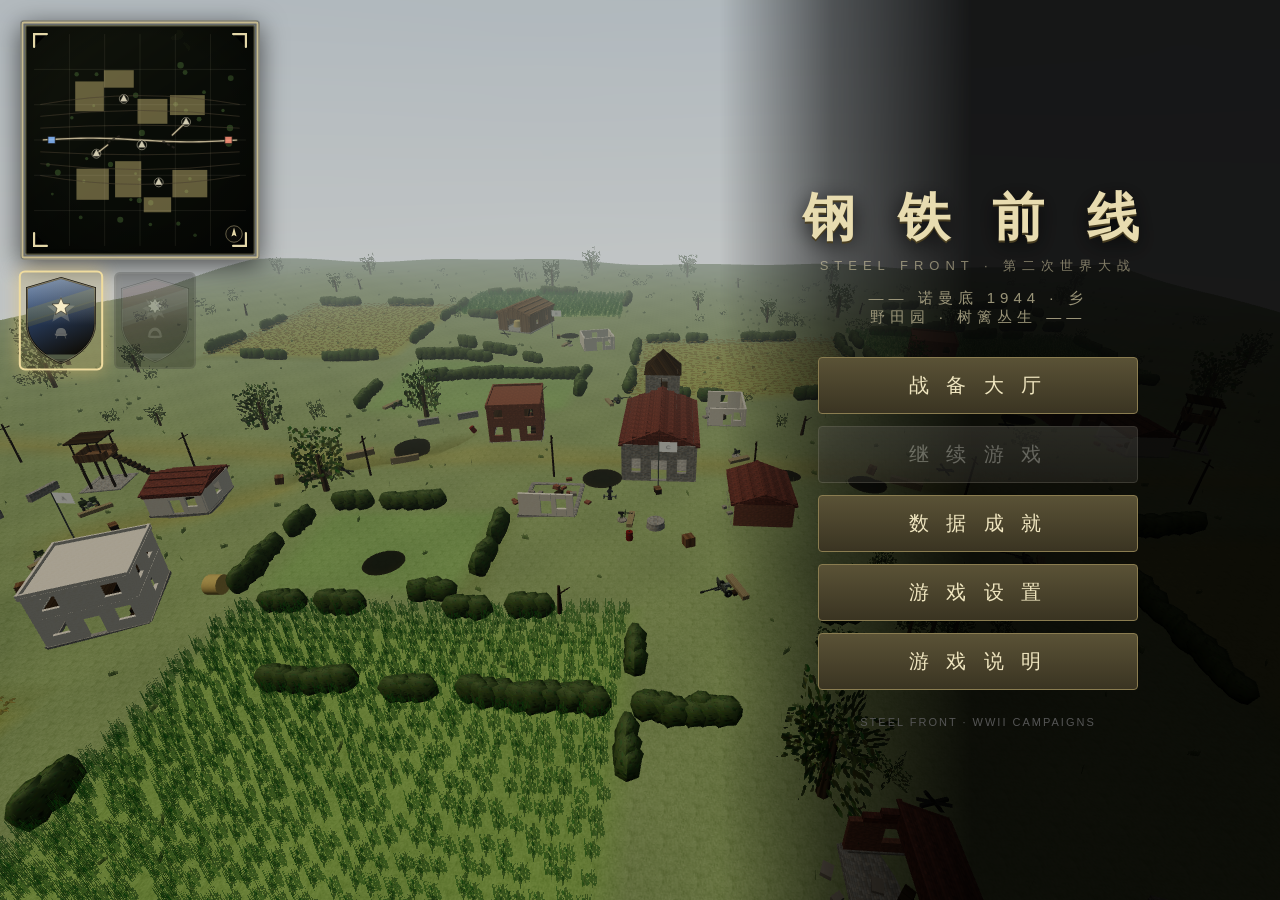
==== commit 96046a26: "fix: 工程兵大批(车内免箱修理×损血缩放×场外维修×建造点池×丧尸ZP计费×菜单收窄×拒马RGRID×建造得分×读条条×死代码清理), 戳20261128c→20261128d: ①死代码: 14" ====
--- a/index.html
+++ b/index.html
@@ -4,7 +4,7 @@
 <meta charset="UTF-8">
 <meta name="viewport" content="width=device-width, initial-scale=1, maximum-scale=1, user-scalable=no, viewport-fit=cover">
 <title>钢铁前线 · 战役合集</title>
-<link rel="stylesheet" href="css/style.css?v=20261128c">
+<link rel="stylesheet" href="css/style.css?v=20261128d">
 <script>
 // 首屏引导 (必须在 <body> 内容之前执行):
 // ① 语言: EN 存档时给 <html> 加 lang-en, 配合 CSS 把中文原文先藏起来等 applyI18n() 盖章, 消除"先中文后英文";
@@ -14,7 +14,7 @@
 //    (菜单期 HUD 不隐藏即是)。这里在 DOMContentLoaded 后实测新样式是否生效 (#menuArt 的计算 display
 //    在新版是 flex、旧版是 block), 没生效就换一个 URL 把样式表重新载入一次。
 //    ④ 本文件所有 css/js 引用统一带 ?v=<版本>; 改样式或脚本后把下面的版本号与引用一起 +1。
-window.__sfStyleVer='20261128c';
+window.__sfStyleVer='20261128d';
 // ⑤ boot 异常屏上可见 (2026-09-30 Ctrl+F5 事故教训): three/cannon 曾走 CDN, 硬刷新时 CDN 拉不到 ⇒
 //    脚本链首用 THREE 处即抛 ⇒ 页面只剩页尾 bootFail 兜底摘 inMenu (HUD 全裸+黑屏), 报错只在控制台。
 //    这里把全局错误尽早记进 __sfErrs, 页尾 bootFail 分支负责把它们写到 #bootErr 浮层上 ——
@@ -795,59 +795,59 @@
      一起绕缓存重拉, CDN 抽风 (国内常态) ⇒ THREE 未定义 ⇒ 脚本链首用即抛 ⇒ bootFail (HUD 全裸+黑屏)。
      现收编进仓库 lib/ (three r152 + cannon 0.6.2, 与 dev/vendor 探针副本同源), file:// 离线可用。
      版本戳与 js/ 同纪律统一 ?v= (verify-spec T8 把守), 且禁止改回外链 (T8 有 cdn 断言)。 -->
-<script src="lib/three.min.js?v=20261128c"></script>
-<script src="lib/cannon.min.js?v=20261128c"></script>
-
-<script src="js/00-config.js?v=20261128c"></script>
-<script src="js/00b-i18n.js?v=20261128c"></script>
-<script src="js/00c-procgen.js?v=20261128c"></script>
-<script src="js/01-audio.js?v=20261128c"></script>
-<script src="js/02-scene.js?v=20261128c"></script>
-<script src="js/03-terrain.js?v=20261128c"></script>
-<script src="js/04-collision.js?v=20261128c"></script>
-<script src="js/04b-fire.js?v=20261128c"></script>
-<script src="js/05-world.js?v=20261128c"></script>
-<script src="js/05a-buildings.js?v=20261128c"></script>
-<script src="js/05b-props.js?v=20261128c"></script>
-<script src="js/05c-layouts.js?v=20261128c"></script>
-<script src="js/06-engineering.js?v=20261128c"></script>
-<script src="js/07-nav.js?v=20261128c"></script>
-<script src="js/08-effects.js?v=20261128c"></script>
-<script src="js/09a-defs.js?v=20261128c"></script>
-<script src="js/09-weapons.js?v=20261128c"></script>
-<script src="js/10-viewmodel.js?v=20261128c"></script>
-<script src="js/11-soldiers.js?v=20261128c"></script>
-<script src="js/12-ragdolls.js?v=20261128c"></script>
-<script src="js/13-combat.js?v=20261128c"></script>
-<script src="js/14-bots.js?v=20261128c"></script>
-<script src="js/15-vehicles.js?v=20261128c"></script>
-<script src="js/15b-trucks.js?v=20261128c"></script>
-<script src="js/15c-specveh.js?v=20261128c"></script>
+<script src="lib/three.min.js?v=20261128d"></script>
+<script src="lib/cannon.min.js?v=20261128d"></script>
+
+<script src="js/00-config.js?v=20261128d"></script>
+<script src="js/00b-i18n.js?v=20261128d"></script>
+<script src="js/00c-procgen.js?v=20261128d"></script>
+<script src="js/01-audio.js?v=20261128d"></script>
+<script src="js/02-scene.js?v=20261128d"></script>
+<script src="js/03-terrain.js?v=20261128d"></script>
+<script src="js/04-collision.js?v=20261128d"></script>
+<script src="js/04b-fire.js?v=20261128d"></script>
+<script src="js/05-world.js?v=20261128d"></script>
+<script src="js/05a-buildings.js?v=20261128d"></script>
+<script src="js/05b-props.js?v=20261128d"></script>
+<script src="js/05c-layouts.js?v=20261128d"></script>
+<script src="js/06-engineering.js?v=20261128d"></script>
+<script src="js/07-nav.js?v=20261128d"></script>
+<script src="js/08-effects.js?v=20261128d"></script>
+<script src="js/09a-defs.js?v=20261128d"></script>
+<script src="js/09-weapons.js?v=20261128d"></script>
+<script src="js/10-viewmodel.js?v=20261128d"></script>
+<script src="js/11-soldiers.js?v=20261128d"></script>
+<script src="js/12-ragdolls.js?v=20261128d"></script>
+<script src="js/13-combat.js?v=20261128d"></script>
+<script src="js/14-bots.js?v=20261128d"></script>
+<script src="js/15-vehicles.js?v=20261128d"></script>
+<script src="js/15b-trucks.js?v=20261128d"></script>
+<script src="js/15c-specveh.js?v=20261128d"></script>
 <!-- 2026-09-20N 海战批: 15e(剪影建模) 必须在 15d(载具本体) 之前 —— 15d 的构造器调用 15e 的
      navBuildModel, 两者都走 const/函数声明, 倒序会在 TDZ 里抛错。15f(反舰炮位) 依赖 15d 的
      navalNear 索敌接口, 故排在其后、17-emplacements 之前 (炮位在布局期由 17 架设)。 -->
-<script src="js/15e-navmodels.js?v=20261128c"></script>
-<script src="js/15d-naval.js?v=20261128c"></script>
-<script src="js/15f-battery.js?v=20261128c"></script>
+<script src="js/15e-navmodels.js?v=20261128d"></script>
+<script src="js/15d-naval.js?v=20261128d"></script>
+<script src="js/15f-battery.js?v=20261128d"></script>
 <!-- 2026-11-10: 纯海战图 (coral/ironbottom) 与大舰子系统 (15g/15h) 整体下架 → archive/naval-coral-ironbottom-20261110/。
      15d/15e/15f (小艇/两栖建模/岸炮) 为塔拉瓦环礁 (island) 共用, 保留。 -->
-<script src="js/16-aircraft.js?v=20261128c"></script>
-<script src="js/17-emplacements.js?v=20261128c"></script>
-<script src="js/18-game.js?v=20261128c"></script>
-<script src="js/19-input.js?v=20261128c"></script>
-<script src="js/19b-gamepad.js?v=20261128c"></script>
-<script src="js/20-player.js?v=20261128c"></script>
-<script src="js/20a-seats.js?v=20261128c"></script>
-<script src="js/21-match.js?v=20261128c"></script>
-<script src="js/22-hud.js?v=20261128c"></script>
-<script src="js/22a-menuart.js?v=20261128c"></script>
-<script src="js/22b-speclayer.js?v=20261128c"></script>
-<script src="js/23-deploy.js?v=20261128c"></script>
-<script src="js/23b-worldrestore.js?v=20261128c"></script>
-<script src="js/25-zombies.js?v=20261128c"></script>
-<script src="js/26-commander.js?v=20261128c"></script>
-<script src="js/27-achievements.js?v=20261128c"></script>
-<script src="js/24-main.js?v=20261128c"></script>
+<script src="js/16-aircraft.js?v=20261128d"></script>
+<script src="js/17-emplacements.js?v=20261128d"></script>
+<script src="js/18-game.js?v=20261128d"></script>
+<script src="js/19-input.js?v=20261128d"></script>
+<script src="js/19b-gamepad.js?v=20261128d"></script>
+<script src="js/20-player.js?v=20261128d"></script>
+<script src="js/20a-seats.js?v=20261128d"></script>
+<script src="js/21-match.js?v=20261128d"></script>
+<script src="js/22-hud.js?v=20261128d"></script>
+<script src="js/22a-menuart.js?v=20261128d"></script>
+<script src="js/22b-speclayer.js?v=20261128d"></script>
+<script src="js/23-deploy.js?v=20261128d"></script>
+<script src="js/23b-worldrestore.js?v=20261128d"></script>
+<script src="js/25-zombies.js?v=20261128d"></script>
+<script src="js/26-commander.js?v=20261128d"></script>
+<script src="js/27-achievements.js?v=20261128d"></script>
+<script src="js/24-main.js?v=20261128d"></script>
 <script>
 // 兜底: 首屏 pre-hide 之后若主脚本链中途抛错, 不要留下"全黑屏且无 UI"的死局 ——
 // 只有 24-main 正常跑完才会置 window.__sfBooted; 未置位则解除隐藏并把菜单抬到最前, 让报错可见可交互。
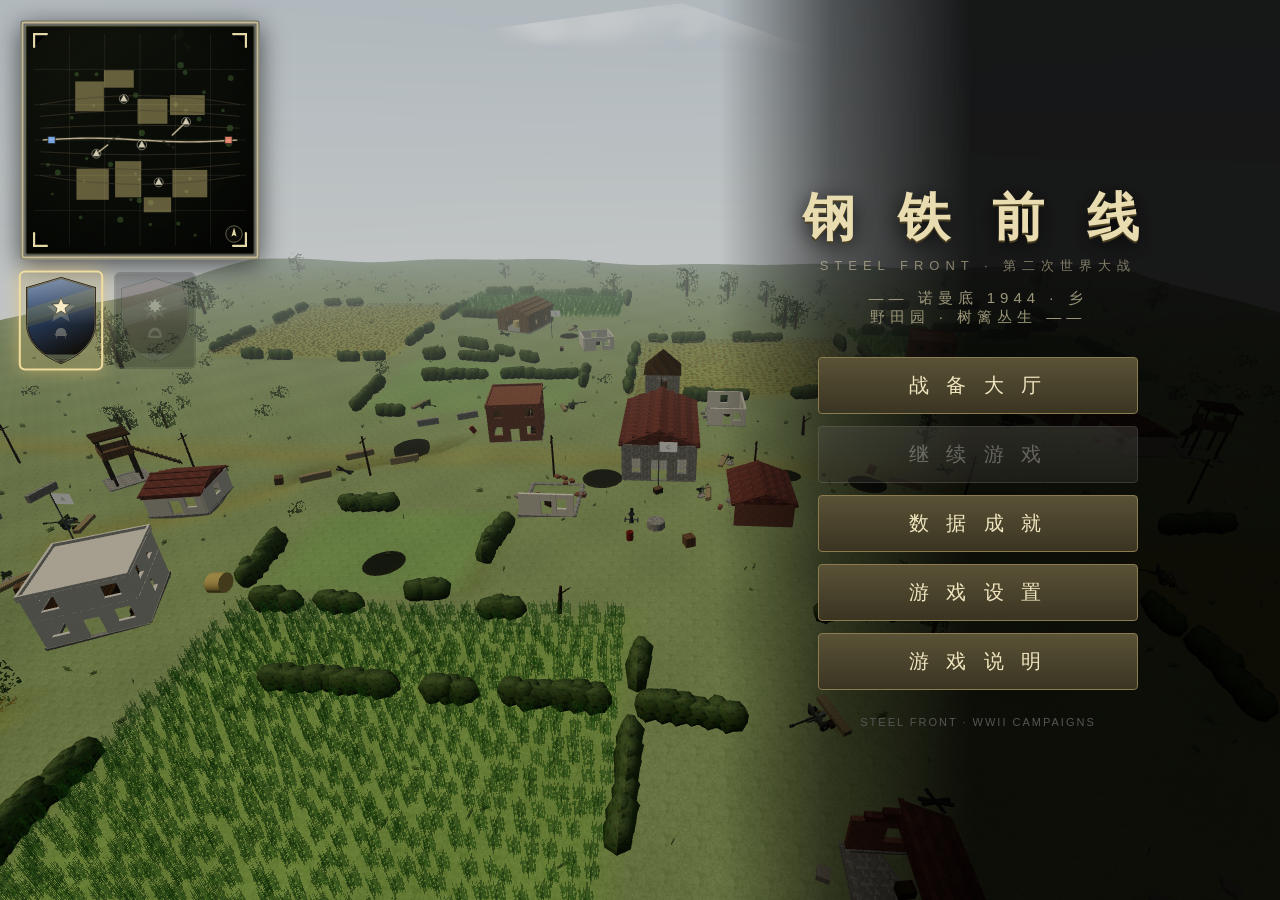
==== commit 9d854c40: "fix: 三项批(坦克碾碎迟滞×调试免费建造×双队ZP分池), 戳20261128d→20261128e: ①碾碎迟滞(用户令'碾碎可被碾碎的地物/建筑的时候稍微迟滞减速一下', 范围裁定=crush" ====
--- a/index.html
+++ b/index.html
@@ -4,7 +4,7 @@
 <meta charset="UTF-8">
 <meta name="viewport" content="width=device-width, initial-scale=1, maximum-scale=1, user-scalable=no, viewport-fit=cover">
 <title>钢铁前线 · 战役合集</title>
-<link rel="stylesheet" href="css/style.css?v=20261128d">
+<link rel="stylesheet" href="css/style.css?v=20261128e">
 <script>
 // 首屏引导 (必须在 <body> 内容之前执行):
 // ① 语言: EN 存档时给 <html> 加 lang-en, 配合 CSS 把中文原文先藏起来等 applyI18n() 盖章, 消除"先中文后英文";
@@ -14,7 +14,7 @@
 //    (菜单期 HUD 不隐藏即是)。这里在 DOMContentLoaded 后实测新样式是否生效 (#menuArt 的计算 display
 //    在新版是 flex、旧版是 block), 没生效就换一个 URL 把样式表重新载入一次。
 //    ④ 本文件所有 css/js 引用统一带 ?v=<版本>; 改样式或脚本后把下面的版本号与引用一起 +1。
-window.__sfStyleVer='20261128d';
+window.__sfStyleVer='20261128e';
 // ⑤ boot 异常屏上可见 (2026-09-30 Ctrl+F5 事故教训): three/cannon 曾走 CDN, 硬刷新时 CDN 拉不到 ⇒
 //    脚本链首用 THREE 处即抛 ⇒ 页面只剩页尾 bootFail 兜底摘 inMenu (HUD 全裸+黑屏), 报错只在控制台。
 //    这里把全局错误尽早记进 __sfErrs, 页尾 bootFail 分支负责把它们写到 #bootErr 浮层上 ——
@@ -568,7 +568,7 @@
 <div class="hkRow"><span class="hkKey" data-i18n>6</span><span class="hkDesc" data-i18n-html>燃烧弹</span></div>
 </div>
 <div class="helpDoc">
-<div data-i18n-html><b>调试模式</b>(原「观战模式」; 实验模式下, 在兵种卡「巡飞弹兵」上再点一次开关): 免伤 · 不被索敌 · 弹药无限, 本局不计入历史记录(只在兵种卡上点开开关又取消的不算)。战斗中开启会先确认, 且<b>下一次部署才生效</b>(关闭立即生效)。</div>
+<div data-i18n-html><b>调试模式</b>(原「观战模式」; 实验模式下, 在兵种卡「巡飞弹兵」上再点一次开关): 免伤 · 不被索敌 · 弹药无限, 本局不计入历史记录(只在兵种卡上点开开关又取消的不算)。战斗中开启会先确认, 且<b>下一次部署才生效</b>(关闭立即生效)。调试观战中可 <b>N</b> 选型 / <b>B</b> 放置, <b>免费建造全部工事</b>(不扣 ZP 与建造点)。</div>
 </div>
 <ul class="helpPts">
 <li data-i18n-html><b>双击空格</b>悬停飞行 / <b>H</b> 气动飞行(空格加速), 两种飞行中<b>左键都能开火 · 右键都能瞄准</b></li>
@@ -795,59 +795,59 @@
      一起绕缓存重拉, CDN 抽风 (国内常态) ⇒ THREE 未定义 ⇒ 脚本链首用即抛 ⇒ bootFail (HUD 全裸+黑屏)。
      现收编进仓库 lib/ (three r152 + cannon 0.6.2, 与 dev/vendor 探针副本同源), file:// 离线可用。
      版本戳与 js/ 同纪律统一 ?v= (verify-spec T8 把守), 且禁止改回外链 (T8 有 cdn 断言)。 -->
-<script src="lib/three.min.js?v=20261128d"></script>
-<script src="lib/cannon.min.js?v=20261128d"></script>
-
-<script src="js/00-config.js?v=20261128d"></script>
-<script src="js/00b-i18n.js?v=20261128d"></script>
-<script src="js/00c-procgen.js?v=20261128d"></script>
-<script src="js/01-audio.js?v=20261128d"></script>
-<script src="js/02-scene.js?v=20261128d"></script>
-<script src="js/03-terrain.js?v=20261128d"></script>
-<script src="js/04-collision.js?v=20261128d"></script>
-<script src="js/04b-fire.js?v=20261128d"></script>
-<script src="js/05-world.js?v=20261128d"></script>
-<script src="js/05a-buildings.js?v=20261128d"></script>
-<script src="js/05b-props.js?v=20261128d"></script>
-<script src="js/05c-layouts.js?v=20261128d"></script>
-<script src="js/06-engineering.js?v=20261128d"></script>
-<script src="js/07-nav.js?v=20261128d"></script>
-<script src="js/08-effects.js?v=20261128d"></script>
-<script src="js/09a-defs.js?v=20261128d"></script>
-<script src="js/09-weapons.js?v=20261128d"></script>
-<script src="js/10-viewmodel.js?v=20261128d"></script>
-<script src="js/11-soldiers.js?v=20261128d"></script>
-<script src="js/12-ragdolls.js?v=20261128d"></script>
-<script src="js/13-combat.js?v=20261128d"></script>
-<script src="js/14-bots.js?v=20261128d"></script>
-<script src="js/15-vehicles.js?v=20261128d"></script>
-<script src="js/15b-trucks.js?v=20261128d"></script>
-<script src="js/15c-specveh.js?v=20261128d"></script>
+<script src="lib/three.min.js?v=20261128e"></script>
+<script src="lib/cannon.min.js?v=20261128e"></script>
+
+<script src="js/00-config.js?v=20261128e"></script>
+<script src="js/00b-i18n.js?v=20261128e"></script>
+<script src="js/00c-procgen.js?v=20261128e"></script>
+<script src="js/01-audio.js?v=20261128e"></script>
+<script src="js/02-scene.js?v=20261128e"></script>
+<script src="js/03-terrain.js?v=20261128e"></script>
+<script src="js/04-collision.js?v=20261128e"></script>
+<script src="js/04b-fire.js?v=20261128e"></script>
+<script src="js/05-world.js?v=20261128e"></script>
+<script src="js/05a-buildings.js?v=20261128e"></script>
+<script src="js/05b-props.js?v=20261128e"></script>
+<script src="js/05c-layouts.js?v=20261128e"></script>
+<script src="js/06-engineering.js?v=20261128e"></script>
+<script src="js/07-nav.js?v=20261128e"></script>
+<script src="js/08-effects.js?v=20261128e"></script>
+<script src="js/09a-defs.js?v=20261128e"></script>
+<script src="js/09-weapons.js?v=20261128e"></script>
+<script src="js/10-viewmodel.js?v=20261128e"></script>
+<script src="js/11-soldiers.js?v=20261128e"></script>
+<script src="js/12-ragdolls.js?v=20261128e"></script>
+<script src="js/13-combat.js?v=20261128e"></script>
+<script src="js/14-bots.js?v=20261128e"></script>
+<script src="js/15-vehicles.js?v=20261128e"></script>
+<script src="js/15b-trucks.js?v=20261128e"></script>
+<script src="js/15c-specveh.js?v=20261128e"></script>
 <!-- 2026-09-20N 海战批: 15e(剪影建模) 必须在 15d(载具本体) 之前 —— 15d 的构造器调用 15e 的
      navBuildModel, 两者都走 const/函数声明, 倒序会在 TDZ 里抛错。15f(反舰炮位) 依赖 15d 的
      navalNear 索敌接口, 故排在其后、17-emplacements 之前 (炮位在布局期由 17 架设)。 -->
-<script src="js/15e-navmodels.js?v=20261128d"></script>
-<script src="js/15d-naval.js?v=20261128d"></script>
-<script src="js/15f-battery.js?v=20261128d"></script>
+<script src="js/15e-navmodels.js?v=20261128e"></script>
+<script src="js/15d-naval.js?v=20261128e"></script>
+<script src="js/15f-battery.js?v=20261128e"></script>
 <!-- 2026-11-10: 纯海战图 (coral/ironbottom) 与大舰子系统 (15g/15h) 整体下架 → archive/naval-coral-ironbottom-20261110/。
      15d/15e/15f (小艇/两栖建模/岸炮) 为塔拉瓦环礁 (island) 共用, 保留。 -->
-<script src="js/16-aircraft.js?v=20261128d"></script>
-<script src="js/17-emplacements.js?v=20261128d"></script>
-<script src="js/18-game.js?v=20261128d"></script>
-<script src="js/19-input.js?v=20261128d"></script>
-<script src="js/19b-gamepad.js?v=20261128d"></script>
-<script src="js/20-player.js?v=20261128d"></script>
-<script src="js/20a-seats.js?v=20261128d"></script>
-<script src="js/21-match.js?v=20261128d"></script>
-<script src="js/22-hud.js?v=20261128d"></script>
-<script src="js/22a-menuart.js?v=20261128d"></script>
-<script src="js/22b-speclayer.js?v=20261128d"></script>
-<script src="js/23-deploy.js?v=20261128d"></script>
-<script src="js/23b-worldrestore.js?v=20261128d"></script>
-<script src="js/25-zombies.js?v=20261128d"></script>
-<script src="js/26-commander.js?v=20261128d"></script>
-<script src="js/27-achievements.js?v=20261128d"></script>
-<script src="js/24-main.js?v=20261128d"></script>
+<script src="js/16-aircraft.js?v=20261128e"></script>
+<script src="js/17-emplacements.js?v=20261128e"></script>
+<script src="js/18-game.js?v=20261128e"></script>
+<script src="js/19-input.js?v=20261128e"></script>
+<script src="js/19b-gamepad.js?v=20261128e"></script>
+<script src="js/20-player.js?v=20261128e"></script>
+<script src="js/20a-seats.js?v=20261128e"></script>
+<script src="js/21-match.js?v=20261128e"></script>
+<script src="js/22-hud.js?v=20261128e"></script>
+<script src="js/22a-menuart.js?v=20261128e"></script>
+<script src="js/22b-speclayer.js?v=20261128e"></script>
+<script src="js/23-deploy.js?v=20261128e"></script>
+<script src="js/23b-worldrestore.js?v=20261128e"></script>
+<script src="js/25-zombies.js?v=20261128e"></script>
+<script src="js/26-commander.js?v=20261128e"></script>
+<script src="js/27-achievements.js?v=20261128e"></script>
+<script src="js/24-main.js?v=20261128e"></script>
 <script>
 // 兜底: 首屏 pre-hide 之后若主脚本链中途抛错, 不要留下"全黑屏且无 UI"的死局 ——
 // 只有 24-main 正常跑完才会置 window.__sfBooted; 未置位则解除隐藏并把菜单抬到最前, 让报错可见可交互。
